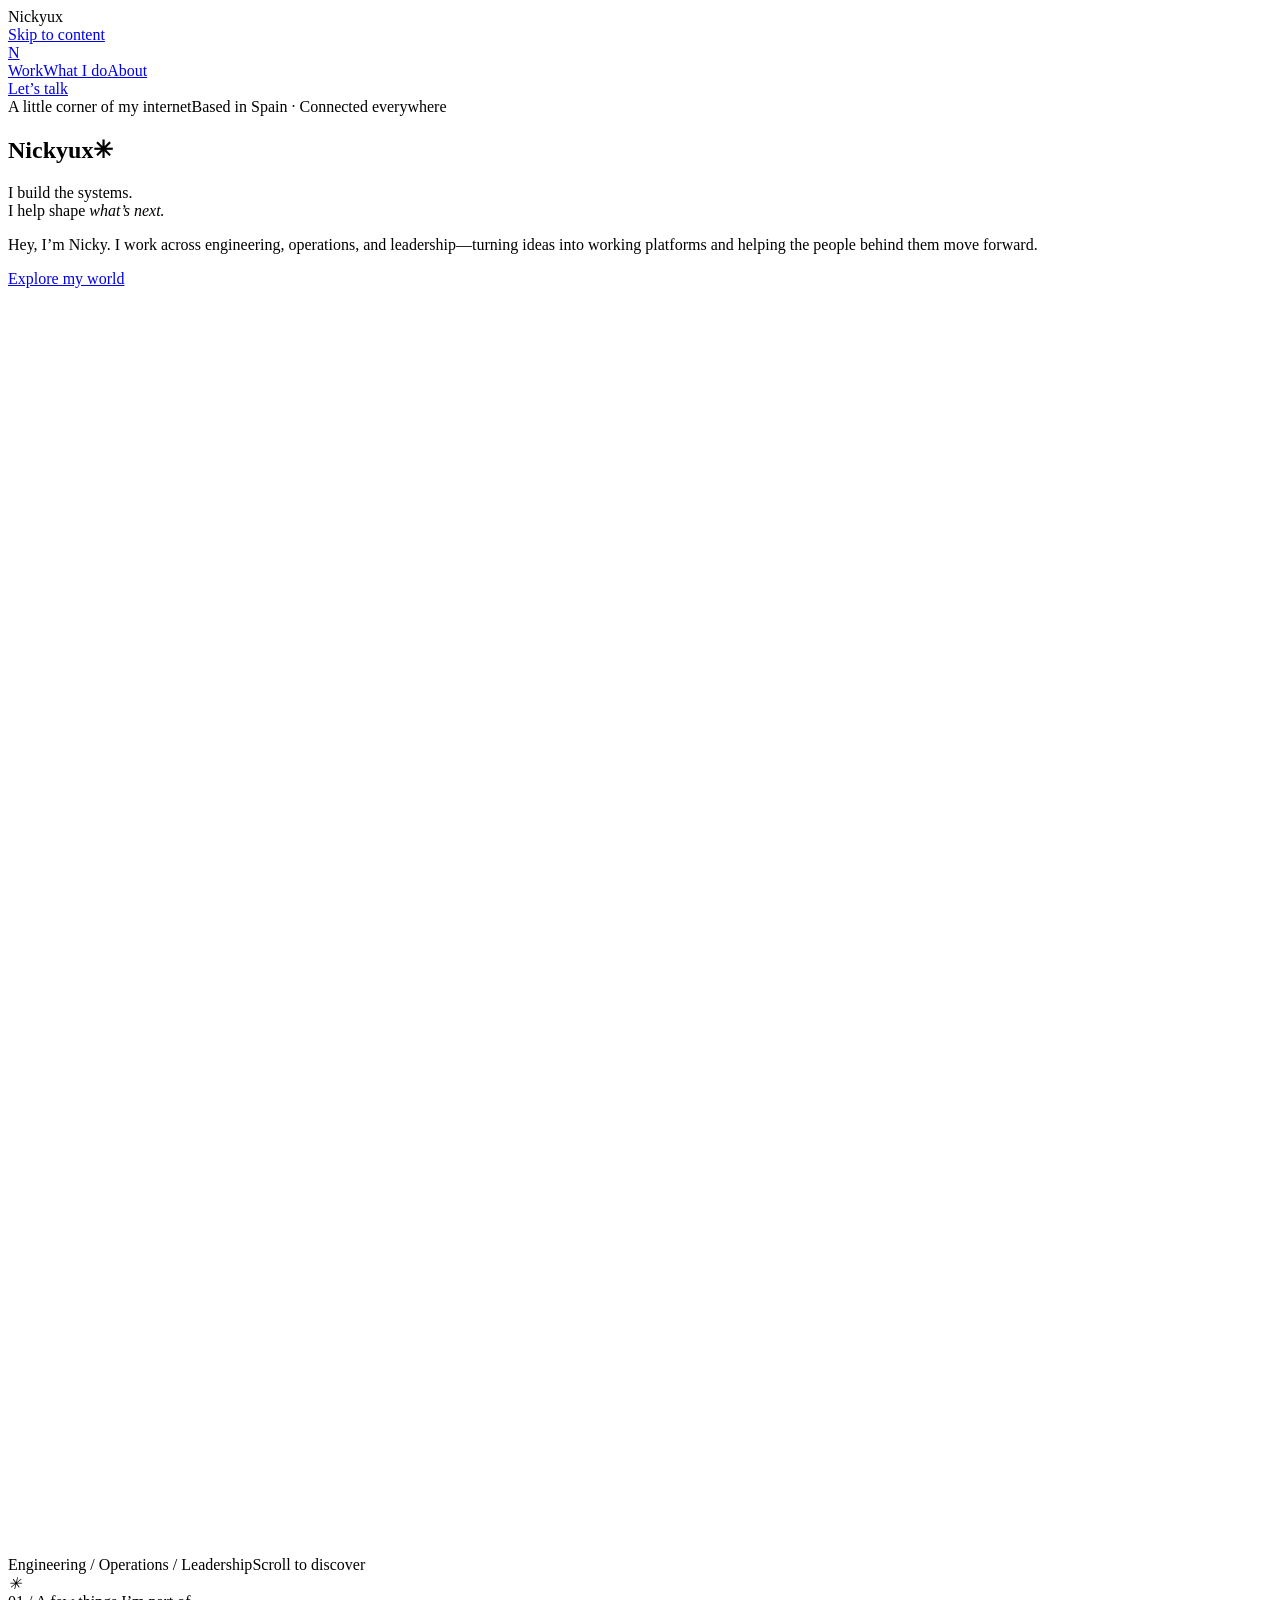
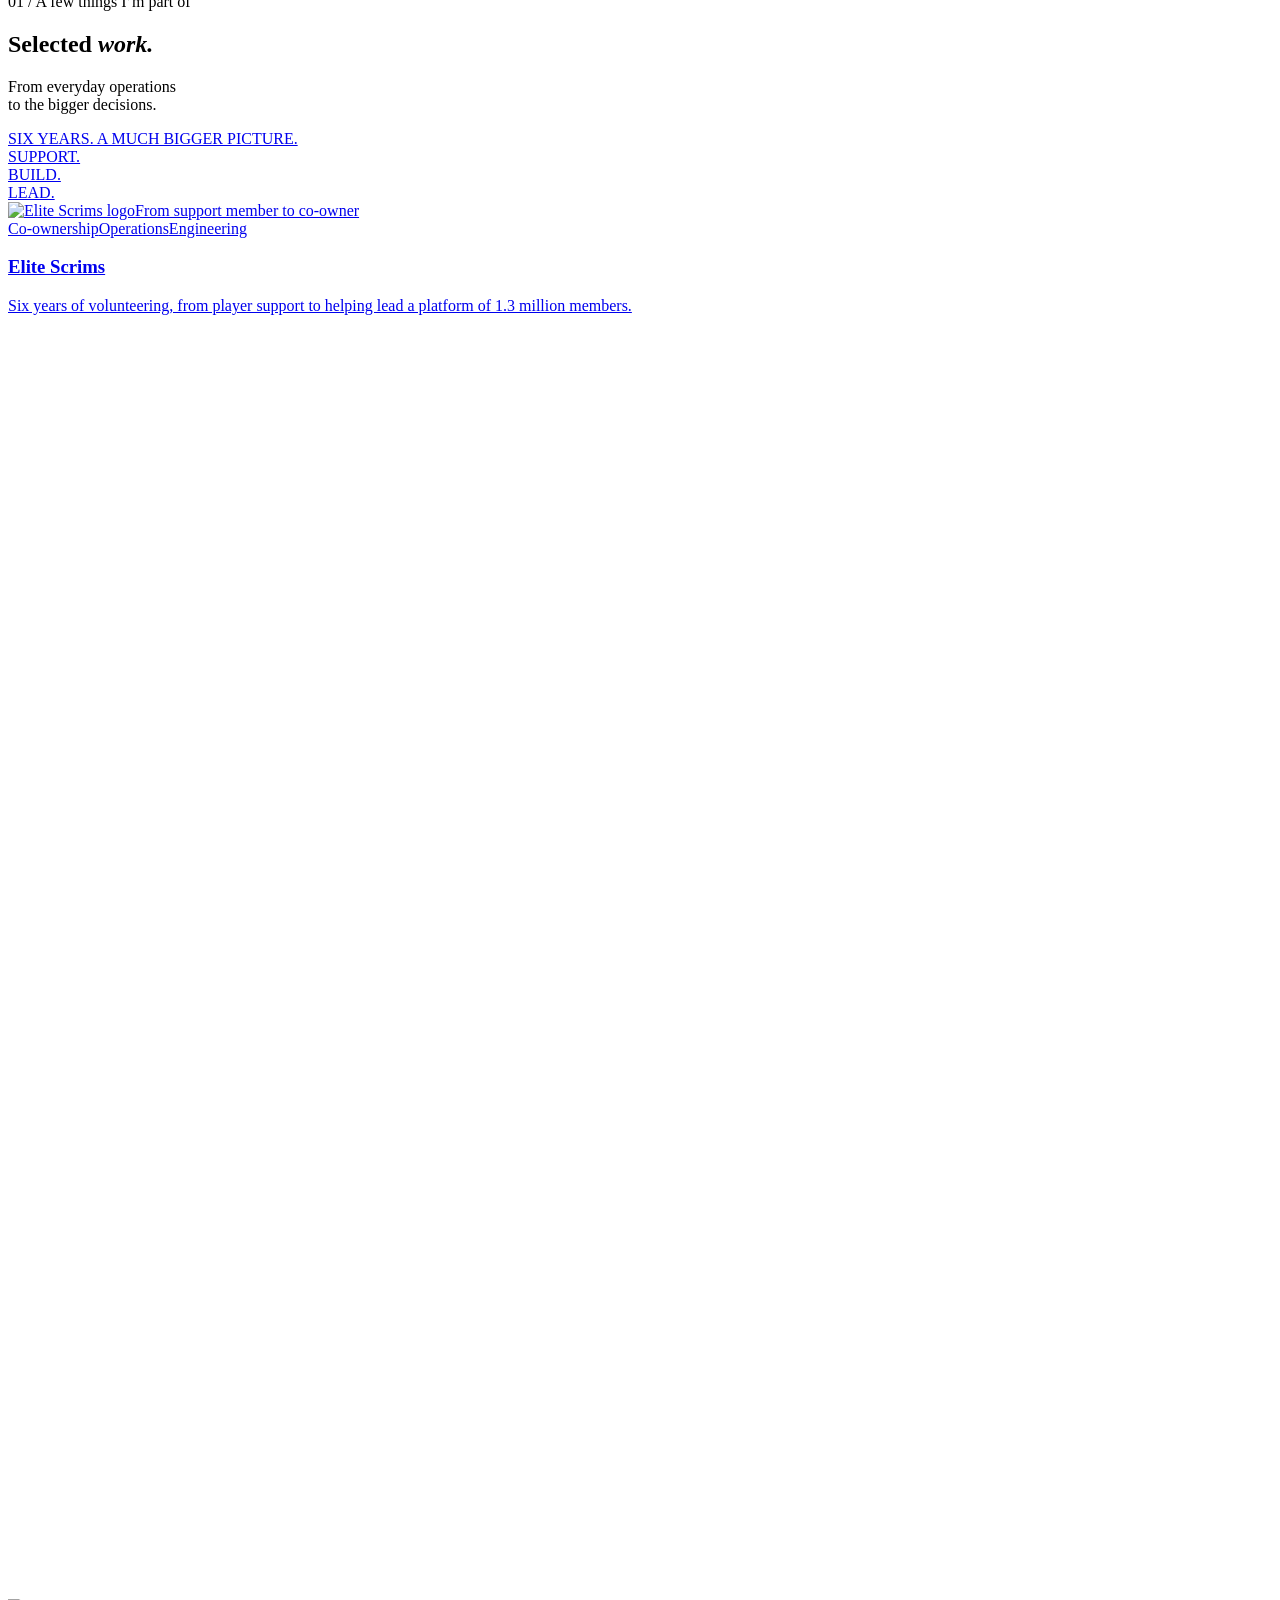
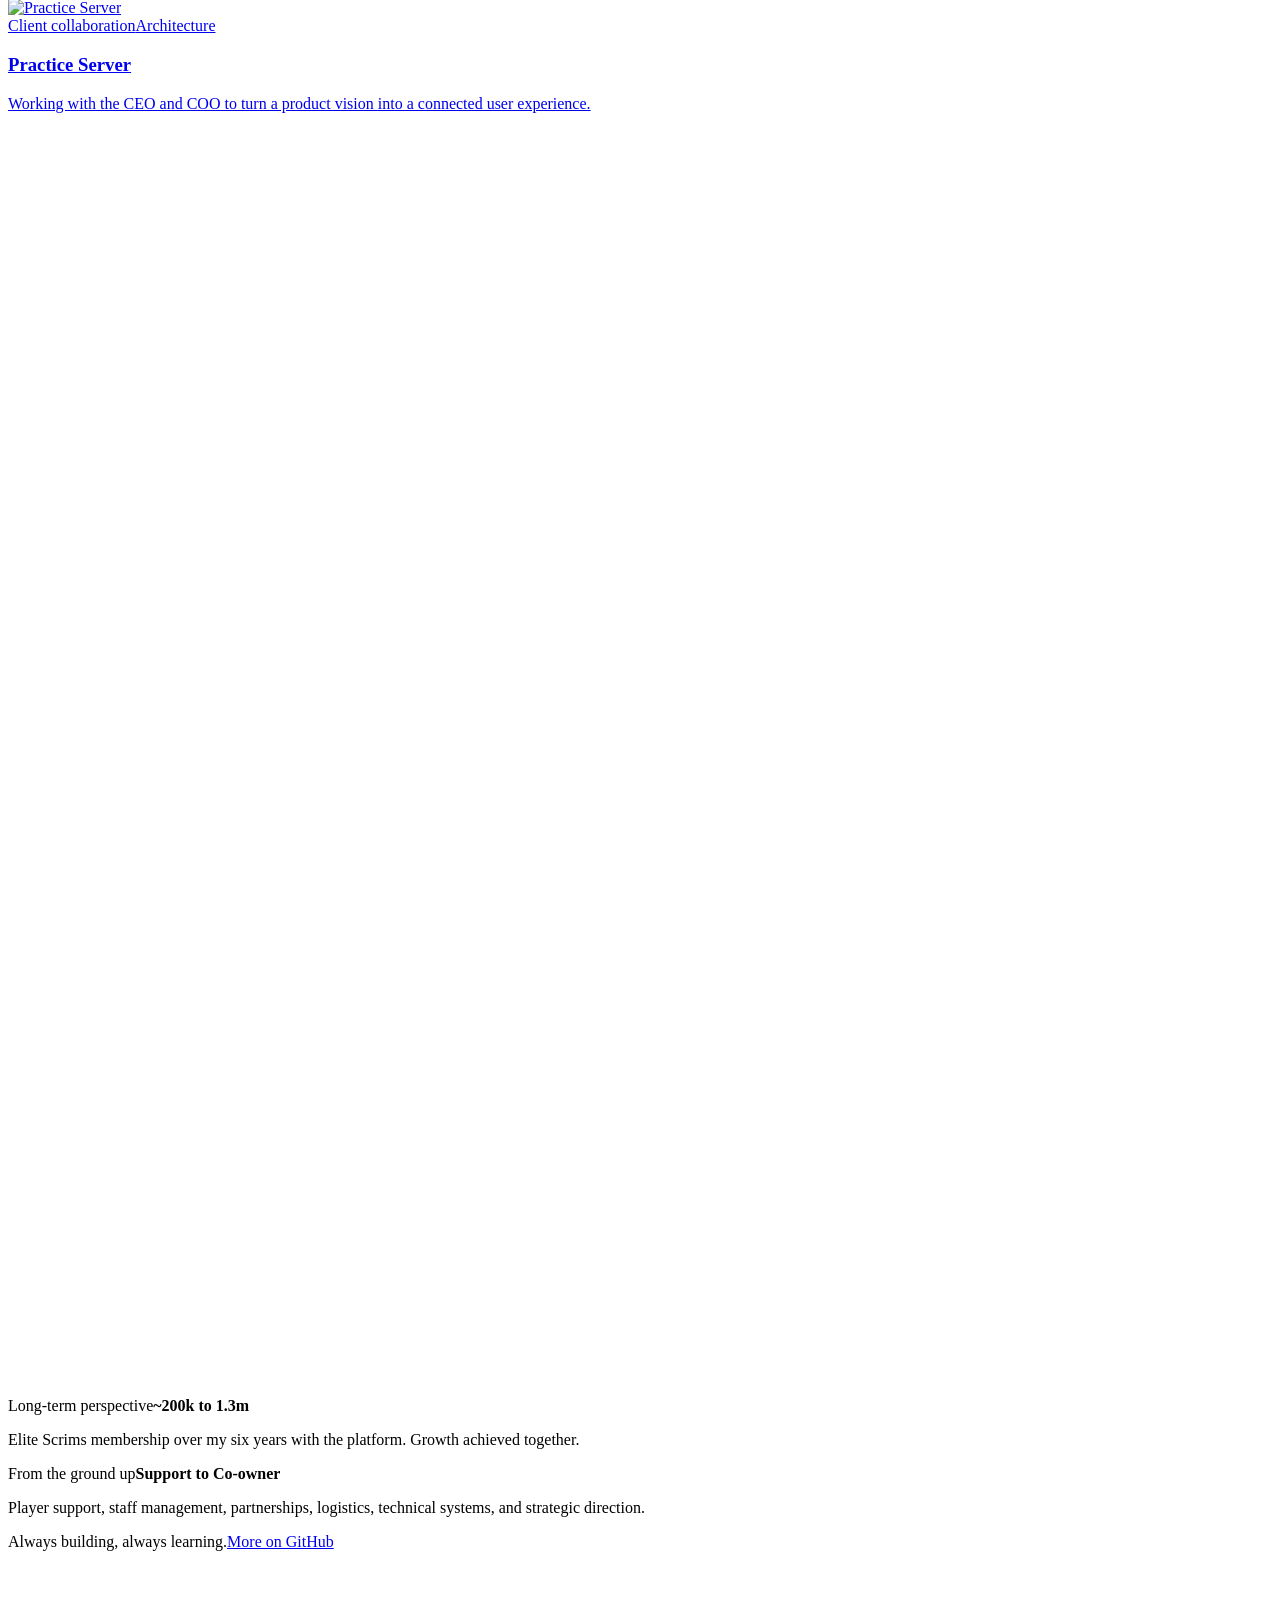
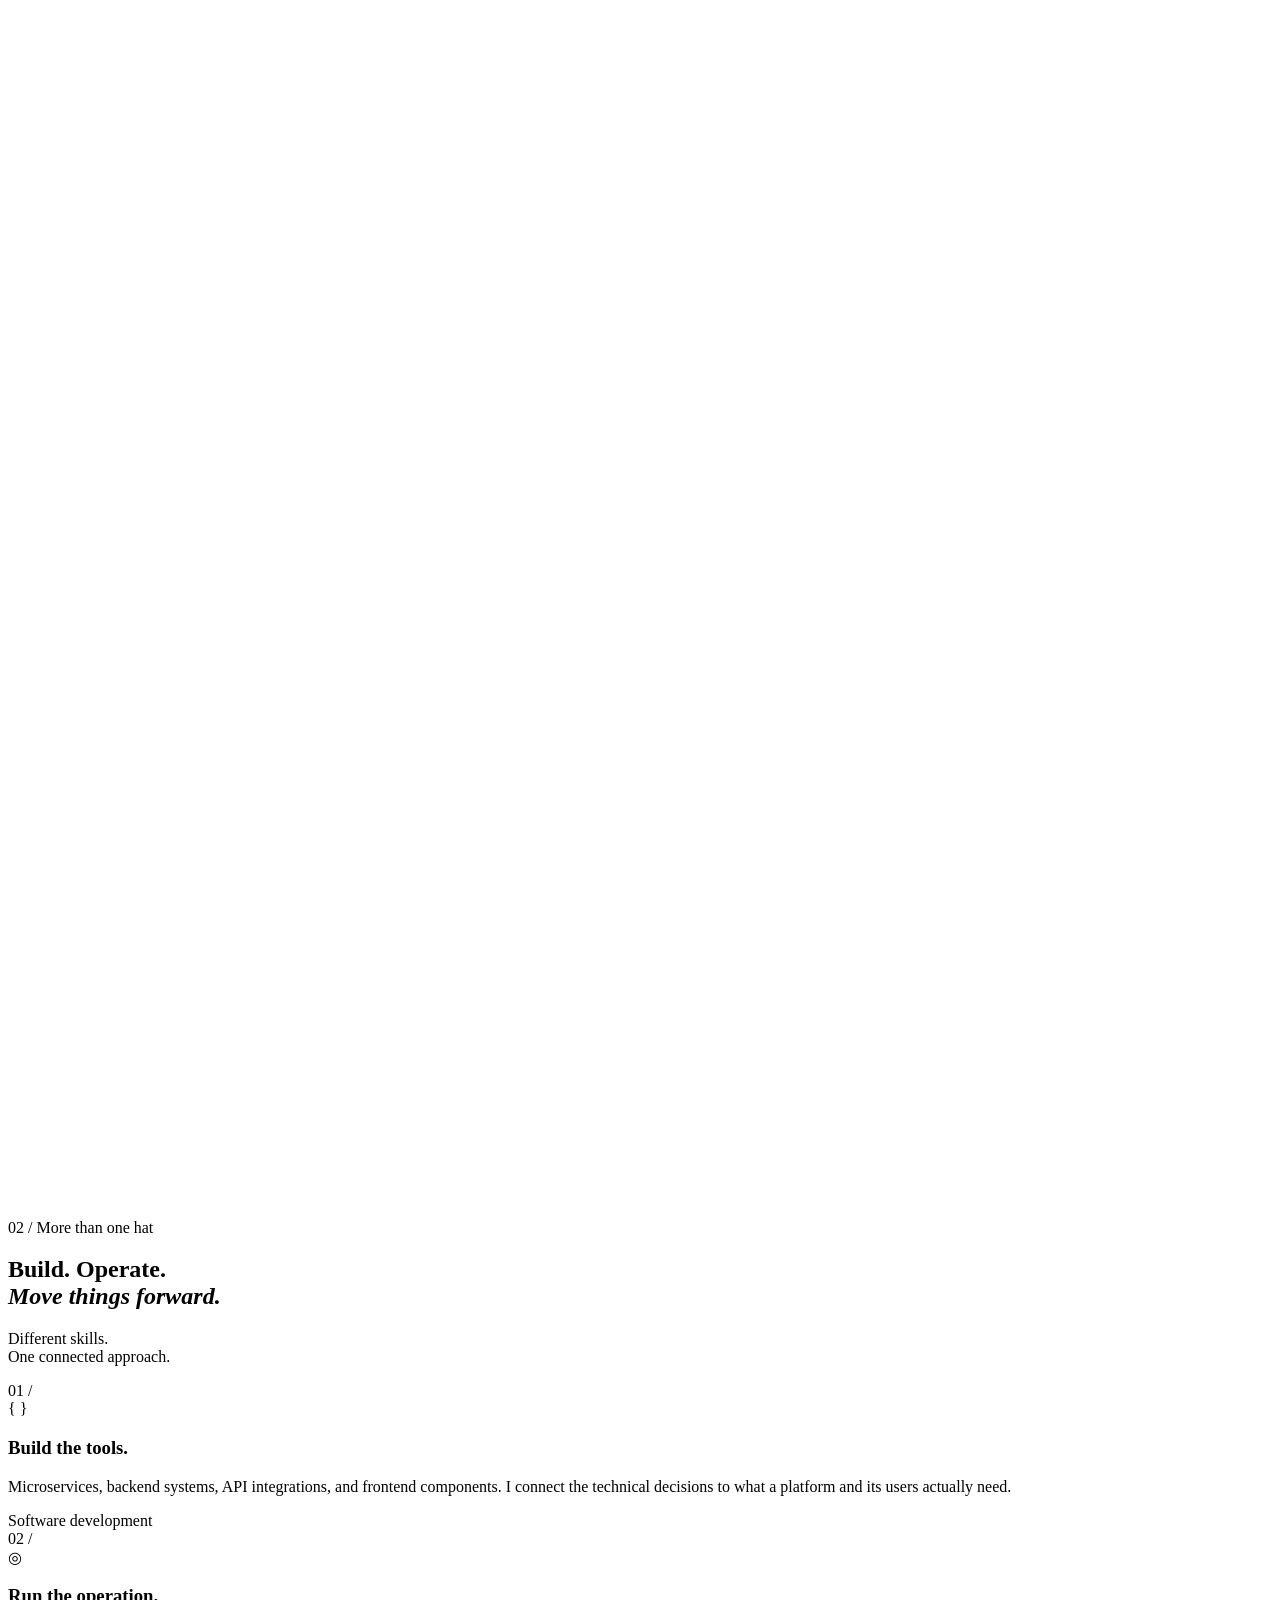
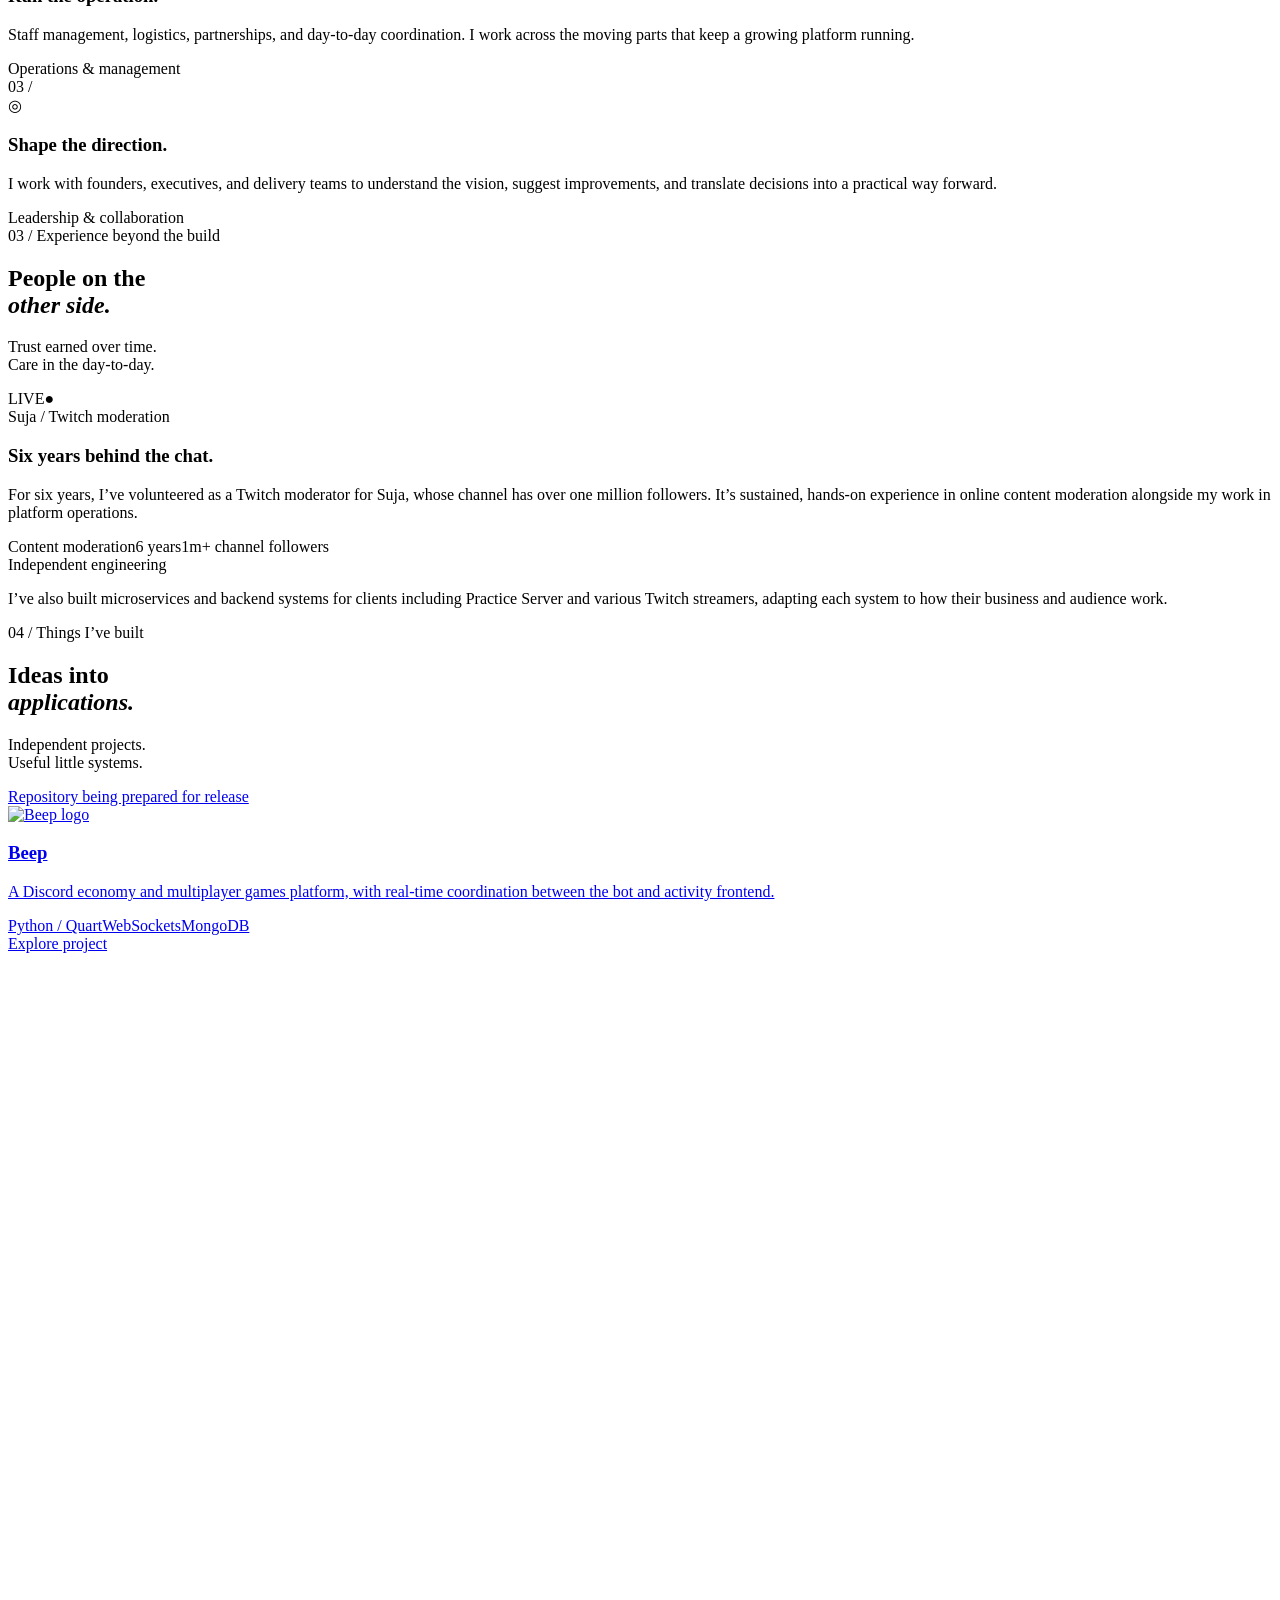
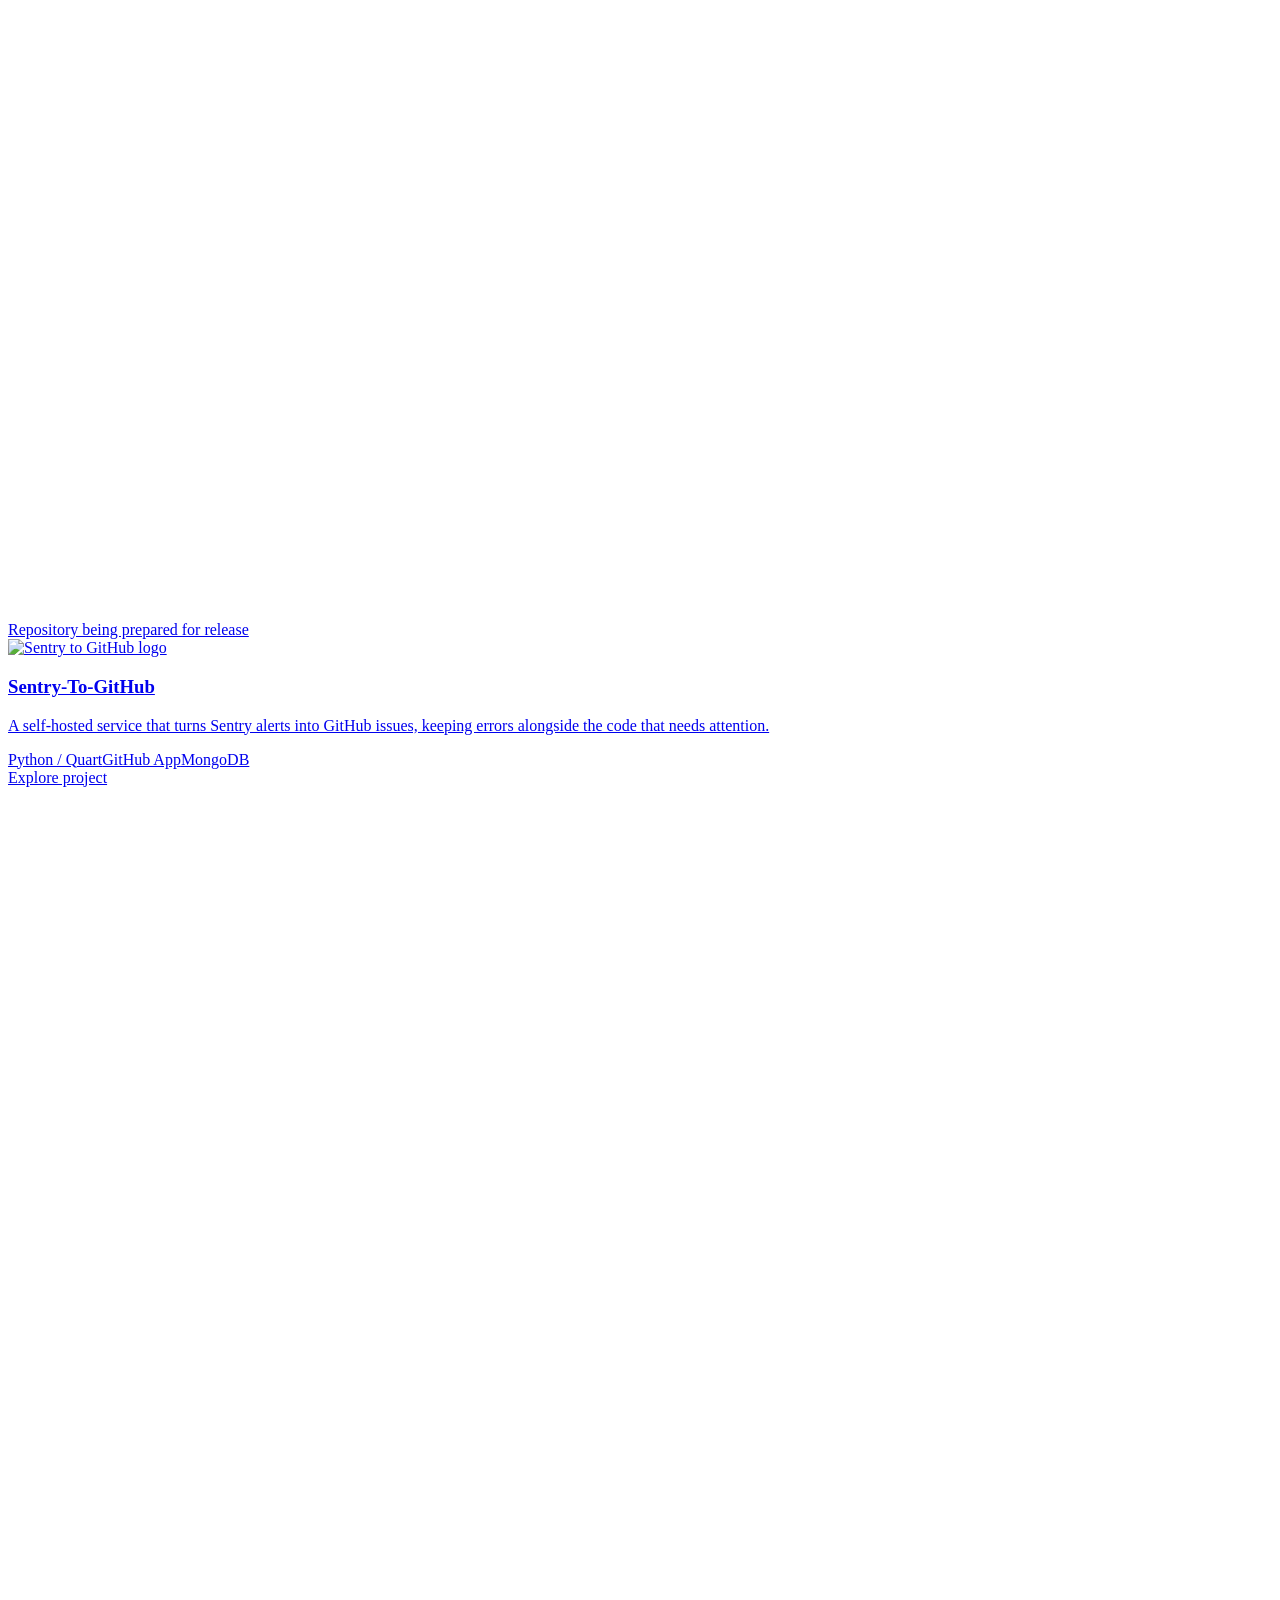
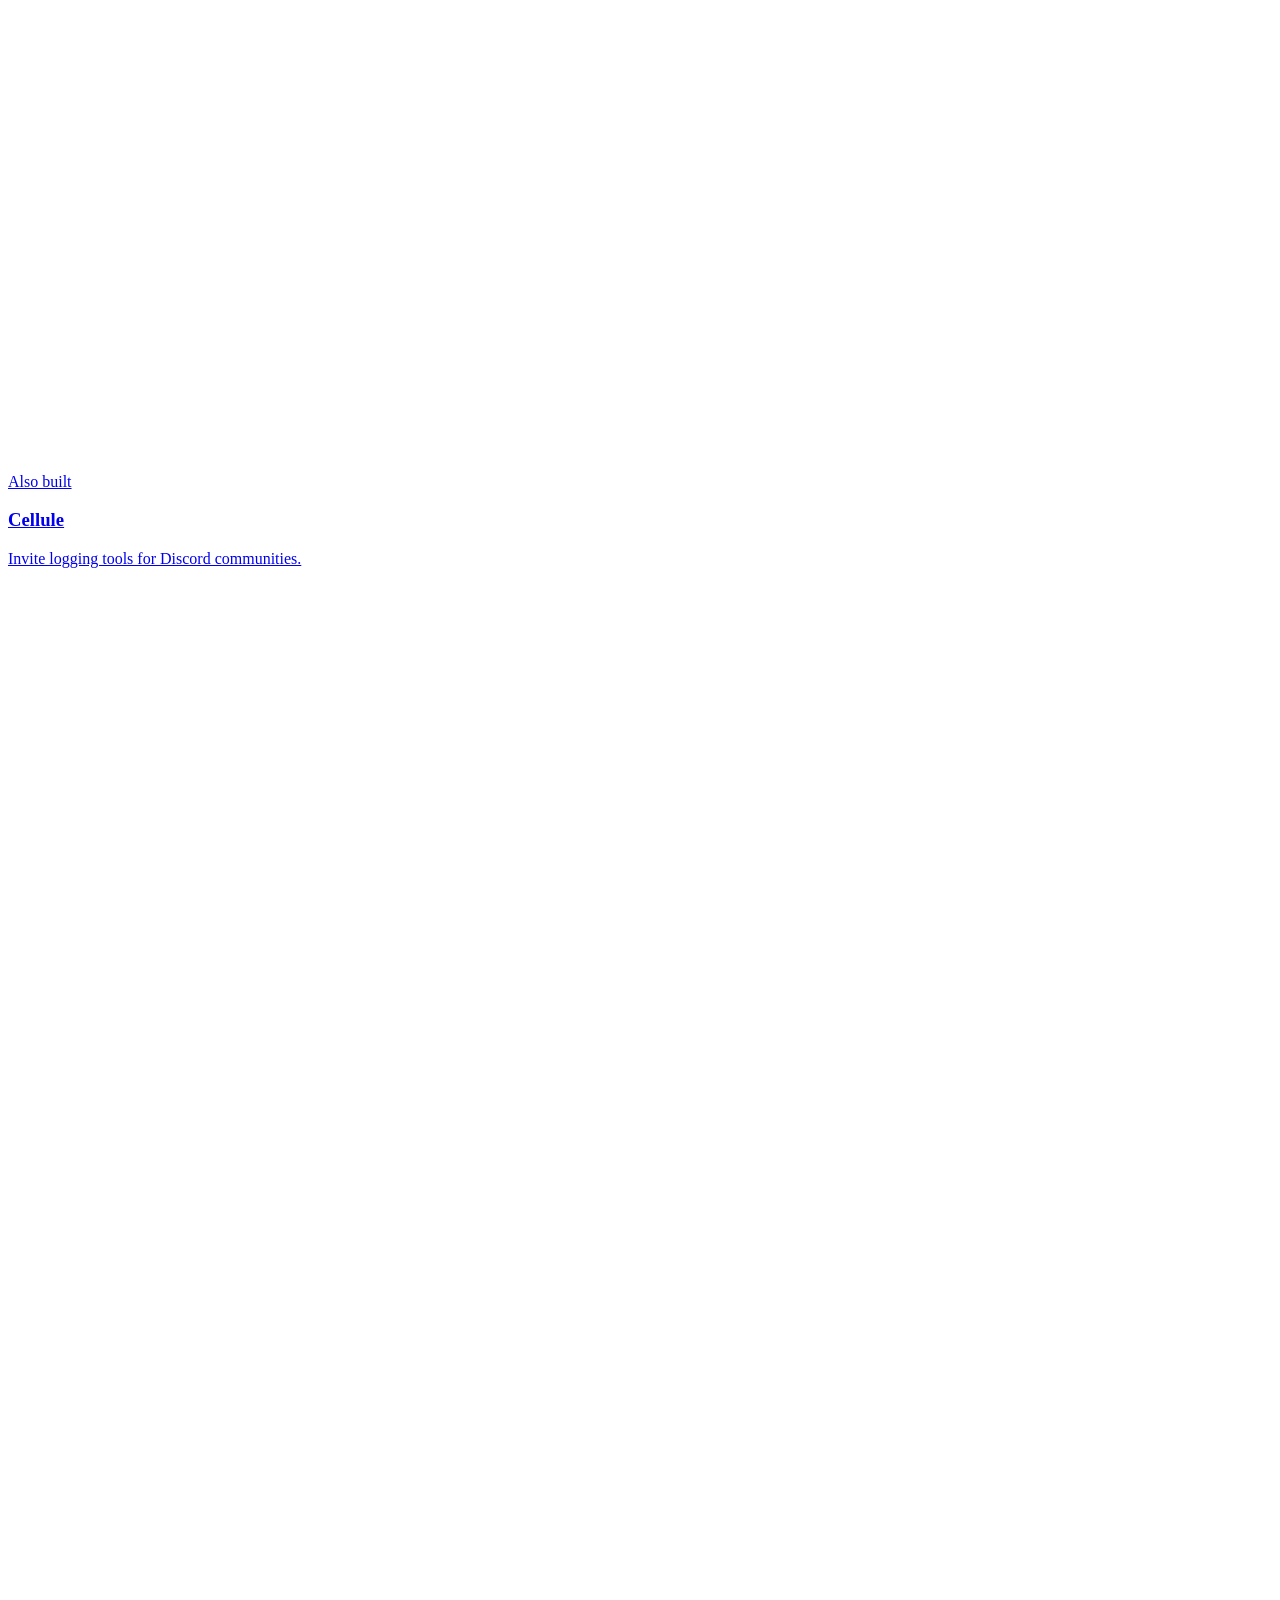
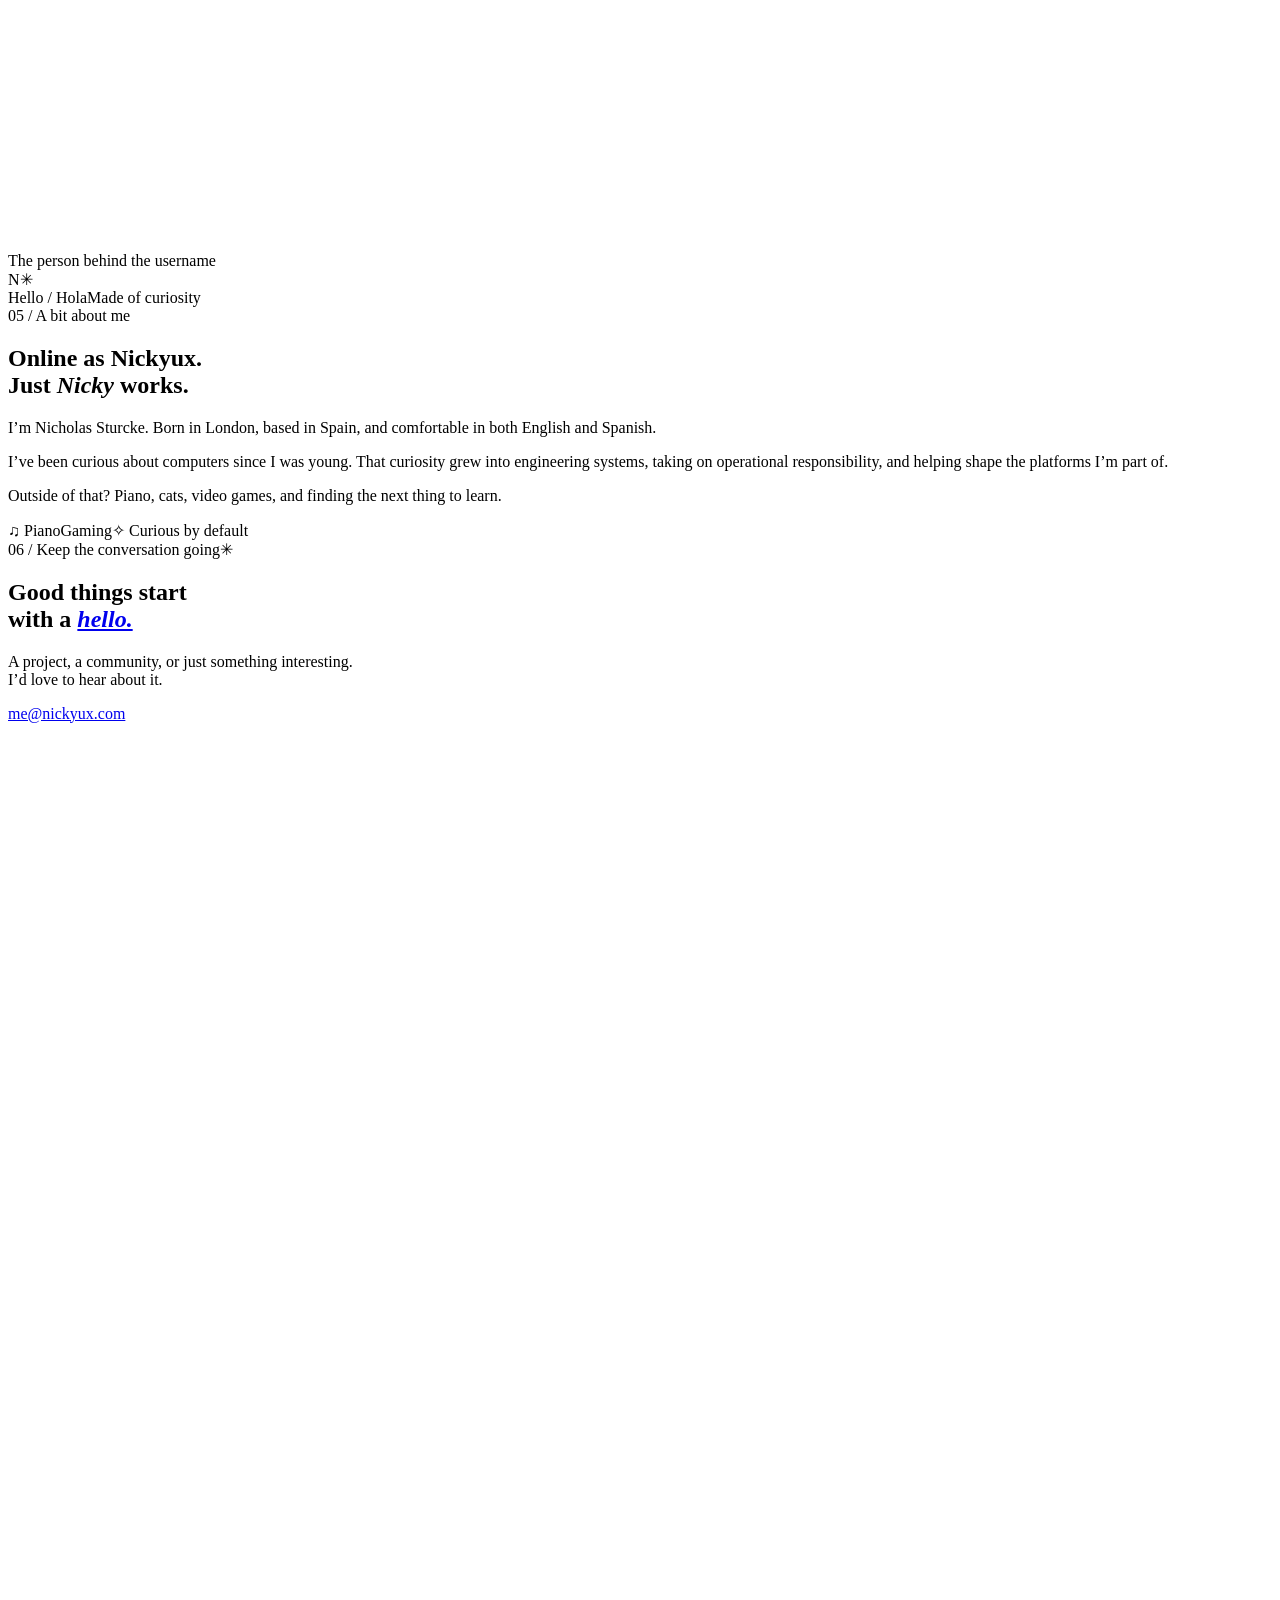
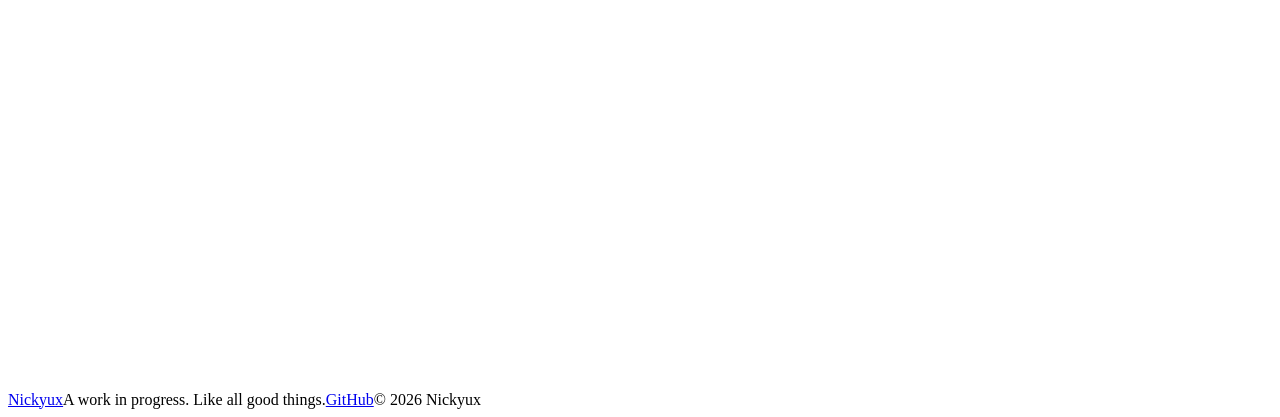
==== index.html @ d5bf4518 "Add standalone portfolio preview" ====
<!doctype html>
<html lang="en">
<head>
<meta charset="utf-8">
<meta name="viewport" content="width=device-width, initial-scale=1">
<meta name="description" content="Nicky — engineering systems, leading operations, and helping online platforms grow.">
<meta name="theme-color" content="#18151c">
<title>Nickyux — Engineering, operations & leadership</title>
<link rel="icon" href="/nickyux-preview/static/img/favicon.ico">
<link rel="stylesheet" href="/nickyux-preview/static/css/portfolio.css"><link rel="stylesheet" href="/nickyux-preview/static/css/portfolio-refresh.css">
<script src="/nickyux-preview/static/js/portfolio.js" defer>
</script>
</head>
<body>
<div class="entrance" aria-hidden="true">
<div class="entrance-panel">
</div>
<div class="entrance-name">Nickyux
</div>
<div class="entrance-rule">
</div>
</div>
<a class="skip" href="#main">Skip to content</a>
<header class="header"><a class="brand" href="/nickyux-preview/" aria-label="Nickyux home">N</a>
<nav aria-label="Main navigation"><a href="#work">Work</a><a href="#approach">What I do</a><a href="#about">About</a>
</nav><a class="header-contact" href="mailto:me@nickyux.com">Let’s talk </a>
</header>
<main id="main">
<section class="hero" aria-labelledby="hero-title">
<div class="hero-top"><span class="eyebrow"><i class="status-dot"></i> A little corner of my internet</span><span class="eyebrow location">Based in Spain · Connected everywhere</span>
</div>
<h1 id="hero-title" class="wordmark" aria-label="Nickyux"><span aria-hidden="true">N</span><span aria-hidden="true">i</span><span aria-hidden="true">c</span><span aria-hidden="true">k</span><span aria-hidden="true">y</span><span aria-hidden="true">u</span><span aria-hidden="true">x</span><b aria-hidden="true">✳</b>
</h1>
<div class="hero-bottom">
<p>I build the systems.<br>I help shape <em>what’s next.</em>
</p>
<div class="hero-description">
<p>Hey, I’m Nicky. I work across engineering, operations, and leadership—turning ideas into working platforms and helping the people behind them move forward.</p><a class="text-link" href="#work">Explore my world<svg class="link-arrow cue-down" viewBox="0 0 24 24" fill="none" aria-hidden="true" focusable="false"><path d="M5 12h14m-6-6 6 6-6 6"/></svg></a>
</div>
</div>
<div class="hero-foot"><span>Engineering / Operations / Leadership</span><span>Scroll to discover</span>
</div>
</section>
<div class="chapter-divider" aria-hidden="true"><span></span><i>✳</i><span></span>
</div>
<section class="work section" id="work">
<div class="section-heading reveal">
<div><span class="eyebrow">01 / A few things I’m part of</span>
<h2>Selected <em>work.</em>
</h2>
</div>
<p>From everyday operations<br>to the bigger decisions.</p>
</div>
<a class="project project-elite reveal" href="/nickyux-preview/work/elite-scrims/">
<div class="project-art elite-art"><span class="art-label">SIX YEARS. A MUCH BIGGER PICTURE.</span>
<div class="elite-rings" aria-hidden="true">
</div>
<div class="elite-word">SUPPORT.<br>BUILD.<br><span>LEAD.</span>
</div><img class="elite-logo" src="/nickyux-preview/static/img/elite.png" alt="Elite Scrims logo"><span class="art-caption">From support member to co-owner</span>
</div>
<div class="project-info">
<div>
<div class="tags"><span>Co-ownership</span><span>Operations</span><span>Engineering</span>
</div>
<h3>Elite Scrims</h3>
<p>Six years of volunteering, from player support to helping lead a platform of 1.3 million members.</p>
</div><span class="circle-arrow" aria-hidden="true"><svg class="link-arrow" viewBox="0 0 24 24" fill="none" aria-hidden="true" focusable="false"><path d="M5 12h14m-6-6 6 6-6 6"/></svg></span>
</div></a>
<a class="project project-practice reveal" href="/nickyux-preview/work/practice-server/">
<div class="project-art practice-brand-art"><img src="/nickyux-preview/static/img/practice-server-banner.png" alt="Practice Server" width="1200" height="630" loading="lazy">
</div>
<div class="project-info">
<div>
<div class="tags"><span>Client collaboration</span><span>Architecture</span>
</div>
<h3>Practice Server</h3>
<p>Working with the CEO and COO to turn a product vision into a connected user experience.</p>
</div><span class="circle-arrow" aria-hidden="true"><svg class="link-arrow" viewBox="0 0 24 24" fill="none" aria-hidden="true" focusable="false"><path d="M5 12h14m-6-6 6 6-6 6"/></svg></span>
</div></a>
<div class="experience-strip reveal">
<div><span class="eyebrow">Long-term perspective</span><strong>~200k to 1.3m</strong>
<p>Elite Scrims membership over my six years with the platform. Growth achieved together.</p>
</div>
<div><span class="eyebrow">From the ground up</span><strong>Support to Co-owner</strong>
<p>Player support, staff management, partnerships, logistics, technical systems, and strategic direction.</p>
</div>
</div>
<div class="work-note"><span>Always building, always learning.</span><a class="text-link" href="https://github.com/nmsturcke" target="_blank" rel="noopener noreferrer">More on GitHub<svg class="link-arrow cue-right" viewBox="0 0 24 24" fill="none" aria-hidden="true" focusable="false"><path d="M5 12h14m-6-6 6 6-6 6"/></svg></a>
</div>
</section>
<section class="approach section" id="approach">
<div class="section-heading reveal">
<div><span class="eyebrow">02 / More than one hat</span>
<h2>Build. Operate.<br><em>Move things forward.</em>
</h2>
</div>
<p>Different skills.<br>One connected approach.</p>
</div>
<div class="skills">
<article class="skill reveal"><span class="skill-number">01 /</span>
<div class="skill-icon" aria-hidden="true">{ }</div>
<h3>Build the tools.</h3>
<p>Microservices, backend systems, API integrations, and frontend components. I connect the technical decisions to what a platform and its users actually need.</p><span class="skill-label">Software development</span>
</article>
<article class="skill reveal"><span class="skill-number">02 /</span>
<div class="skill-icon" aria-hidden="true">◎</div>
<h3>Run the operation.</h3>
<p>Staff management, logistics, partnerships, and day-to-day coordination. I work across the moving parts that keep a growing platform running.</p><span class="skill-label">Operations & management</span>
</article>
<article class="skill reveal"><span class="skill-number">03 /</span>
<div class="skill-icon" aria-hidden="true">◎</div>
<h3>Shape the direction.</h3>
<p>I work with founders, executives, and delivery teams to understand the vision, suggest improvements, and translate decisions into a practical way forward.</p><span class="skill-label">Leadership & collaboration</span>
</article>
</div>
</section>
<section class="ongoing section" id="experience">
<div class="section-heading reveal">
<div><span class="eyebrow">03 / Experience beyond the build</span>
<h2>People on the<br><em>other side.</em>
</h2>
</div>
<p>Trust earned over time.<br>Care in the day-to-day.</p>
</div>
<article class="moderation-feature reveal">
<div class="moderation-mark" aria-hidden="true">LIVE<span>●</span>
</div>
<div><span class="eyebrow">Suja / Twitch moderation</span>
<h3>Six years behind the chat.</h3>
<p>For six years, I’ve volunteered as a Twitch moderator for Suja, whose channel has over one million followers. It’s sustained, hands-on experience in online content moderation alongside my work in platform operations.</p>
<div class="tags"><span>Content moderation</span><span>6 years</span><span>1m+ channel followers</span>
</div>
</div>
</article>
<div class="freelance-note reveal"><span class="eyebrow">Independent engineering</span>
<p>I’ve also built microservices and backend systems for clients including Practice Server and various Twitch streamers, adapting each system to how their business and audience work.</p>
</div>
</section>
<section class="projects-lab section" id="projects">
<div class="section-heading reveal">
<div><span class="eyebrow">04 / Things I’ve built</span>
<h2>Ideas into<br><em>applications.</em>
</h2>
</div>
<p>Independent projects.<br>Useful little systems.</p>
</div>
<div class="lab-grid">
<a class="lab-card reveal" href="/nickyux-preview/work/beep/"><span class="release-status">Repository being prepared for release</span>
<div class="beep-card-logo"><img src="/nickyux-preview/static/img/beep.png" alt="Beep logo" width="1024" height="1024" loading="lazy">
</div>
<h3>Beep
</h3>
<p>A Discord economy and multiplayer games platform, with real-time coordination between the bot and activity frontend.</p>
<div class="tags"><span>Python / Quart</span><span>WebSockets</span><span>MongoDB</span>
</div><span class="card-action">Explore project <svg class="link-arrow cue-right" viewBox="0 0 24 24" fill="none" aria-hidden="true" focusable="false"><path d="M5 12h14m-6-6 6 6-6 6"/></svg></span></a>
<a class="lab-card reveal" href="/nickyux-preview/work/sentry-to-github/"><span class="release-status">Repository being prepared for release</span>
<div class="sentry-card-logo"><img src="/nickyux-preview/static/img/sentry-to-github.png" alt="Sentry to GitHub logo" width="120" height="120" loading="lazy"></div>
<h3>Sentry-To-GitHub
</h3>
<p>A self-hosted service that turns Sentry alerts into GitHub issues, keeping errors alongside the code that needs attention.</p>
<div class="tags"><span>Python / Quart</span><span>GitHub App</span><span>MongoDB</span>
</div><span class="card-action">Explore project <svg class="link-arrow cue-right" viewBox="0 0 24 24" fill="none" aria-hidden="true" focusable="false"><path d="M5 12h14m-6-6 6 6-6 6"/></svg></span></a>
</div>
<a class="cellule-row reveal" href="/nickyux-preview/work/cellule/"><img src="/nickyux-preview/static/img/cellule.png" alt="">
<div><span class="eyebrow">Also built</span>
<h3>Cellule</h3>
<p>Invite logging tools for Discord communities.</p>
</div><span class="circle-arrow" aria-hidden="true"><svg class="link-arrow" viewBox="0 0 24 24" fill="none" aria-hidden="true" focusable="false"><path d="M5 12h14m-6-6 6 6-6 6"/></svg></span></a>
</section>
<section class="about section" id="about">
<div class="about-art reveal"><span class="eyebrow">The person behind the username</span>
<div class="personal-mark" aria-hidden="true">N<span>✳</span>
</div>
<div class="about-stickers"><span>Hello / Hola</span><span>Made of curiosity</span>
</div>
</div>
<div class="about-copy reveal"><span class="eyebrow">05 / A bit about me</span>
<h2>Online as Nickyux.<br>Just <em>Nicky</em> works.</h2>
<p>I’m Nicholas Sturcke. Born in London, based in Spain, and comfortable in both English and Spanish.</p>
<p>I’ve been curious about computers since I was young. That curiosity grew into engineering systems, taking on operational responsibility, and helping shape the platforms I’m part of.</p>
<p>Outside of that? Piano, cats, video games, and finding the next thing to learn.</p>
<div class="interests"><span>♫ Piano</span><span>Gaming</span><span>✧ Curious by default</span>
</div>
</div>
</section>
<section class="contact section" id="contact">
<div class="contact-top"><span class="eyebrow">06 / Keep the conversation going</span><span class="contact-star" aria-hidden="true">✳</span>
</div>
<h2>Good things start<br>with a <a href="mailto:me@nickyux.com"><em>hello.</em></a>
</h2>
<div class="contact-bottom">
<p>A project, a community, or just something interesting.<br>I’d love to hear about it.</p><a class="text-link" href="mailto:me@nickyux.com">me@nickyux.com<svg class="link-arrow cue-right" viewBox="0 0 24 24" fill="none" aria-hidden="true" focusable="false"><path d="M5 12h14m-6-6 6 6-6 6"/></svg></a>
</div>
</section>
</main>
<footer><a class="footer-brand" href="#main">Nickyux</a><span>A work in progress. Like all good things.</span><a href="https://github.com/nmsturcke" target="_blank" rel="noopener noreferrer">GitHub</a><span>© <span data-year>2026</span> Nickyux</span>
</footer>
</body>
</html>
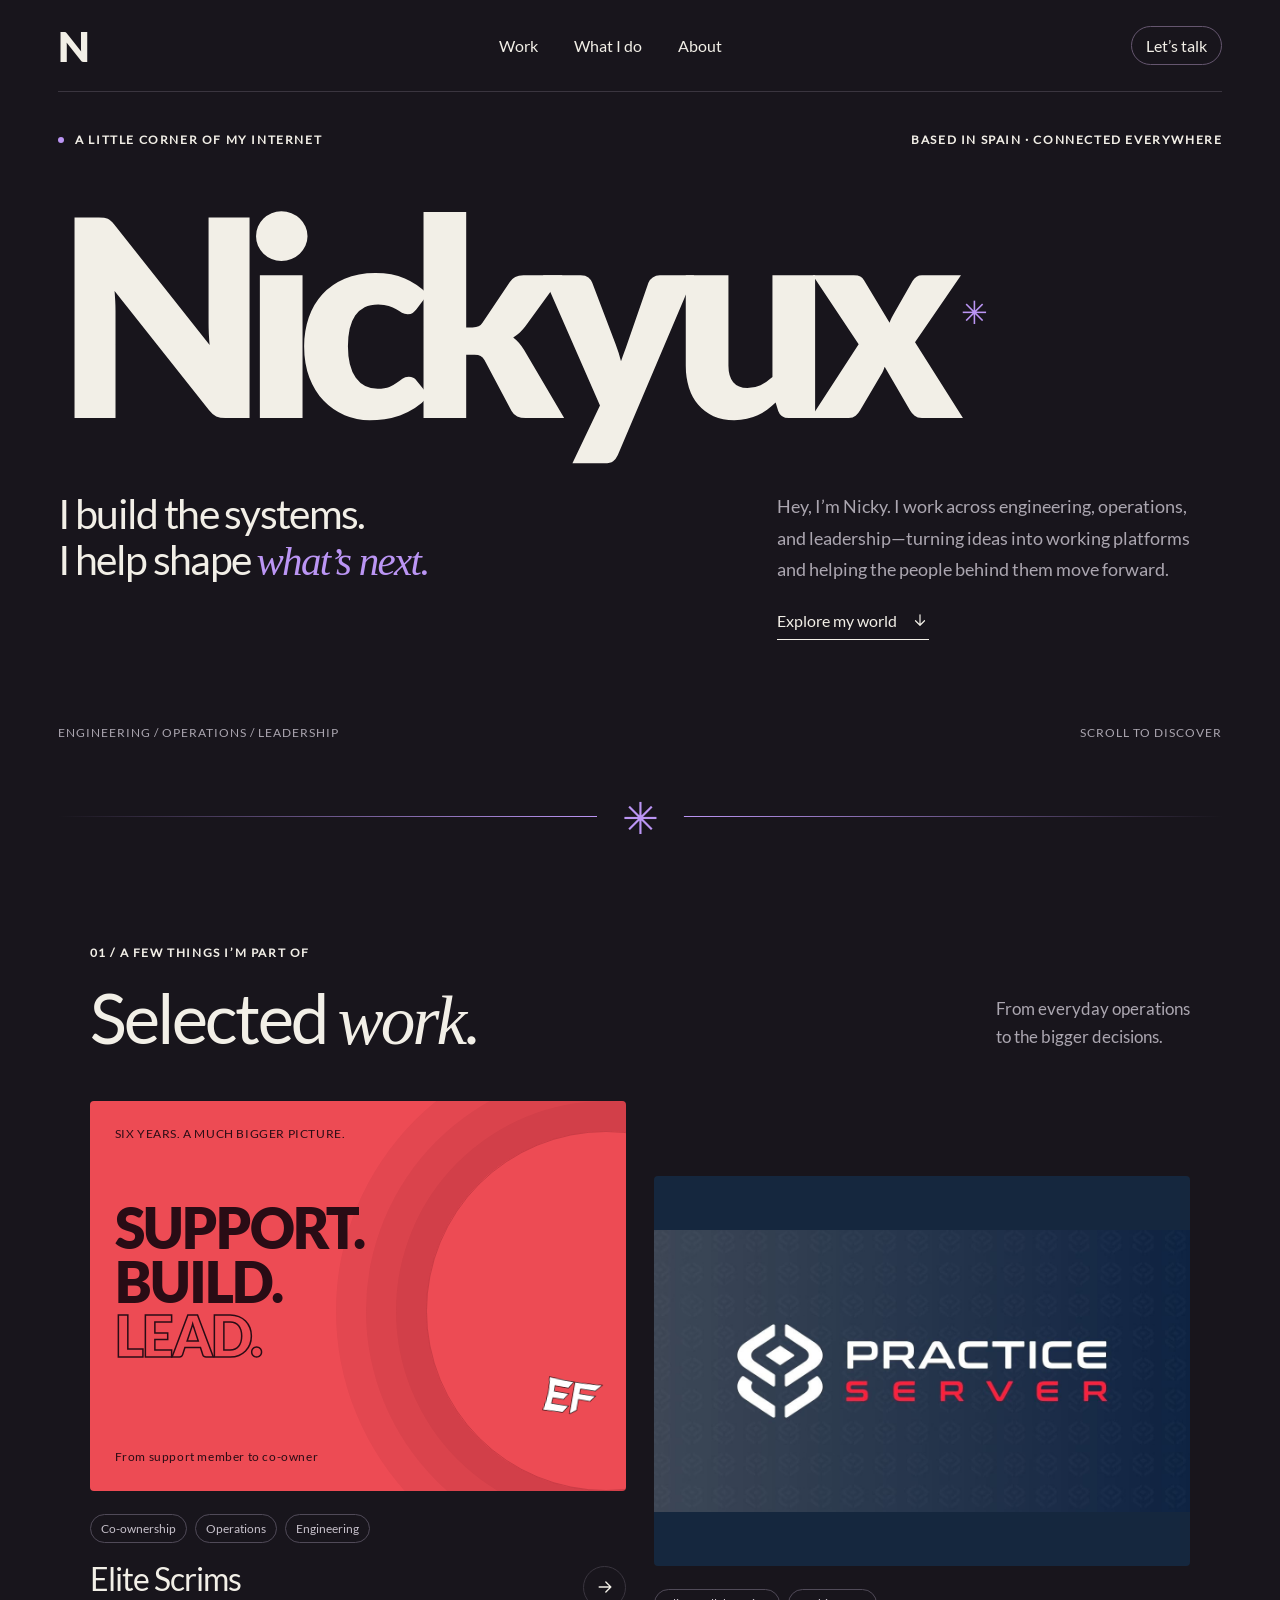
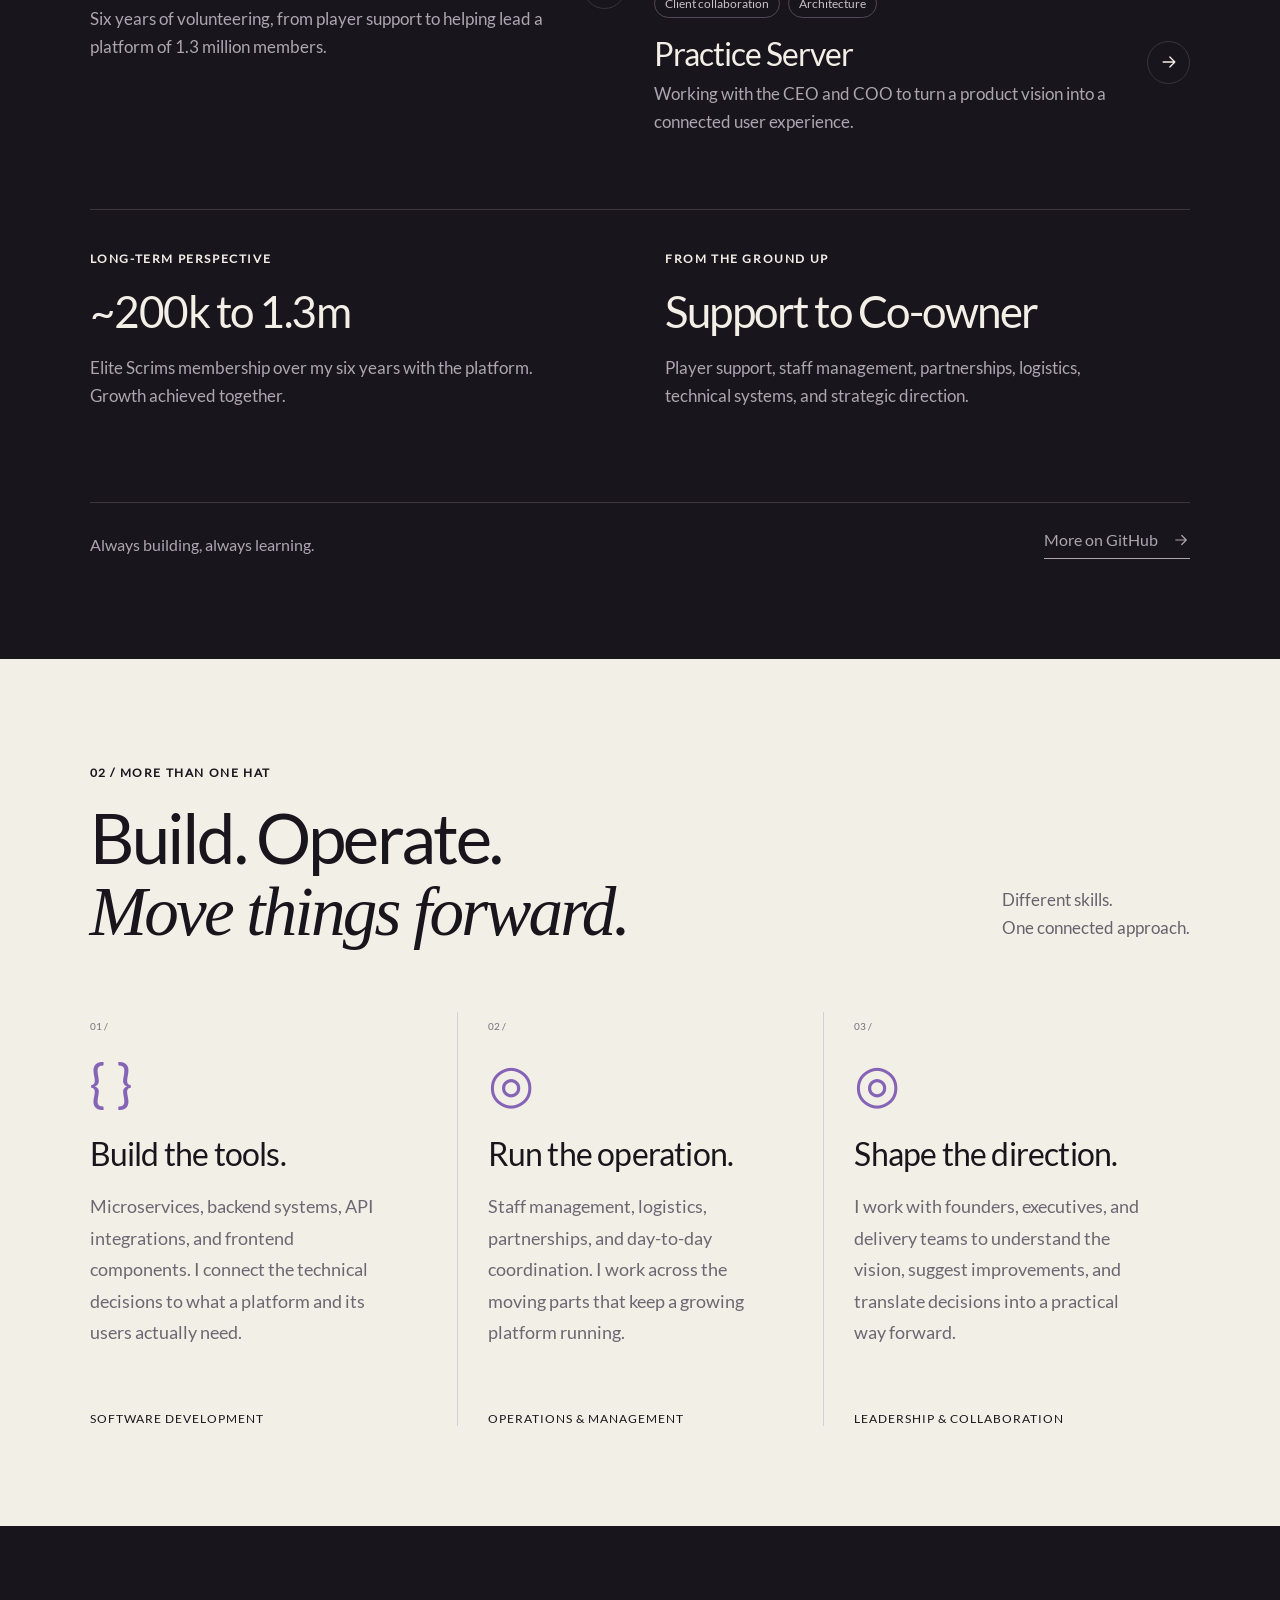
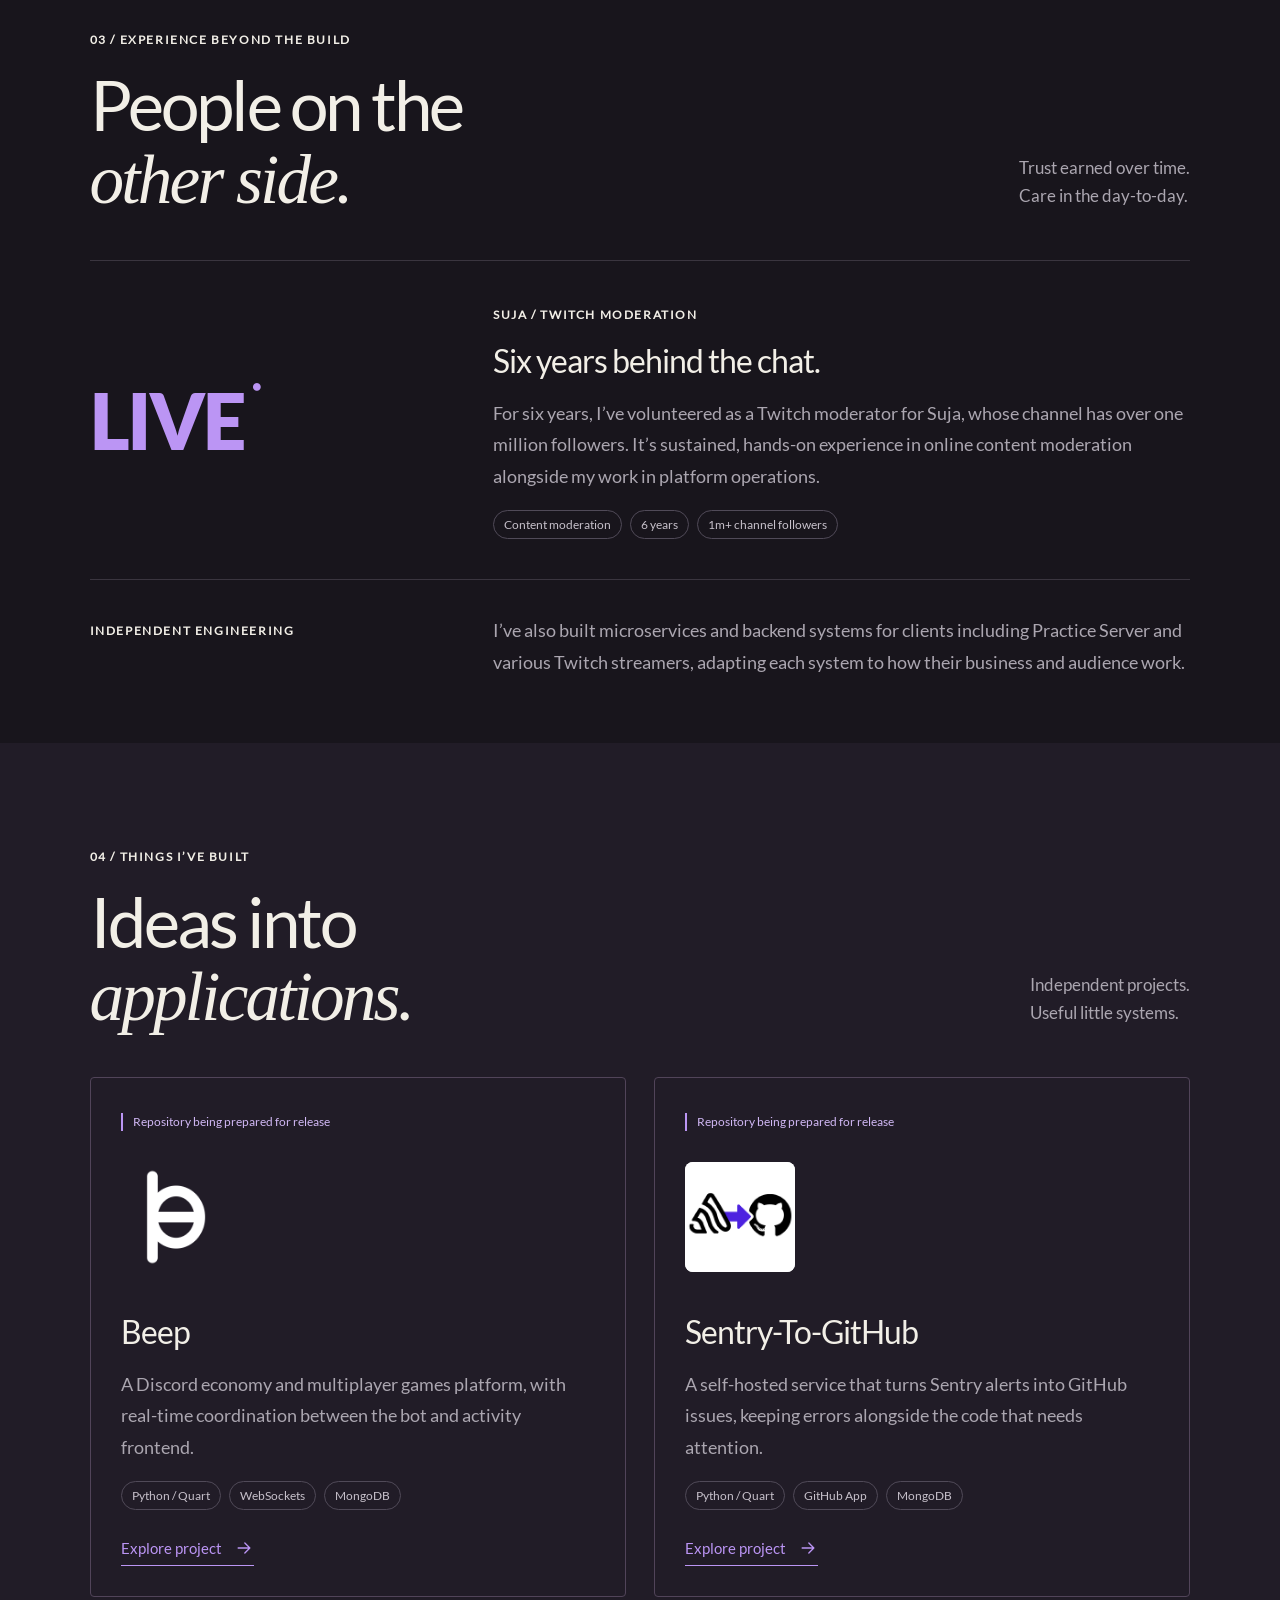
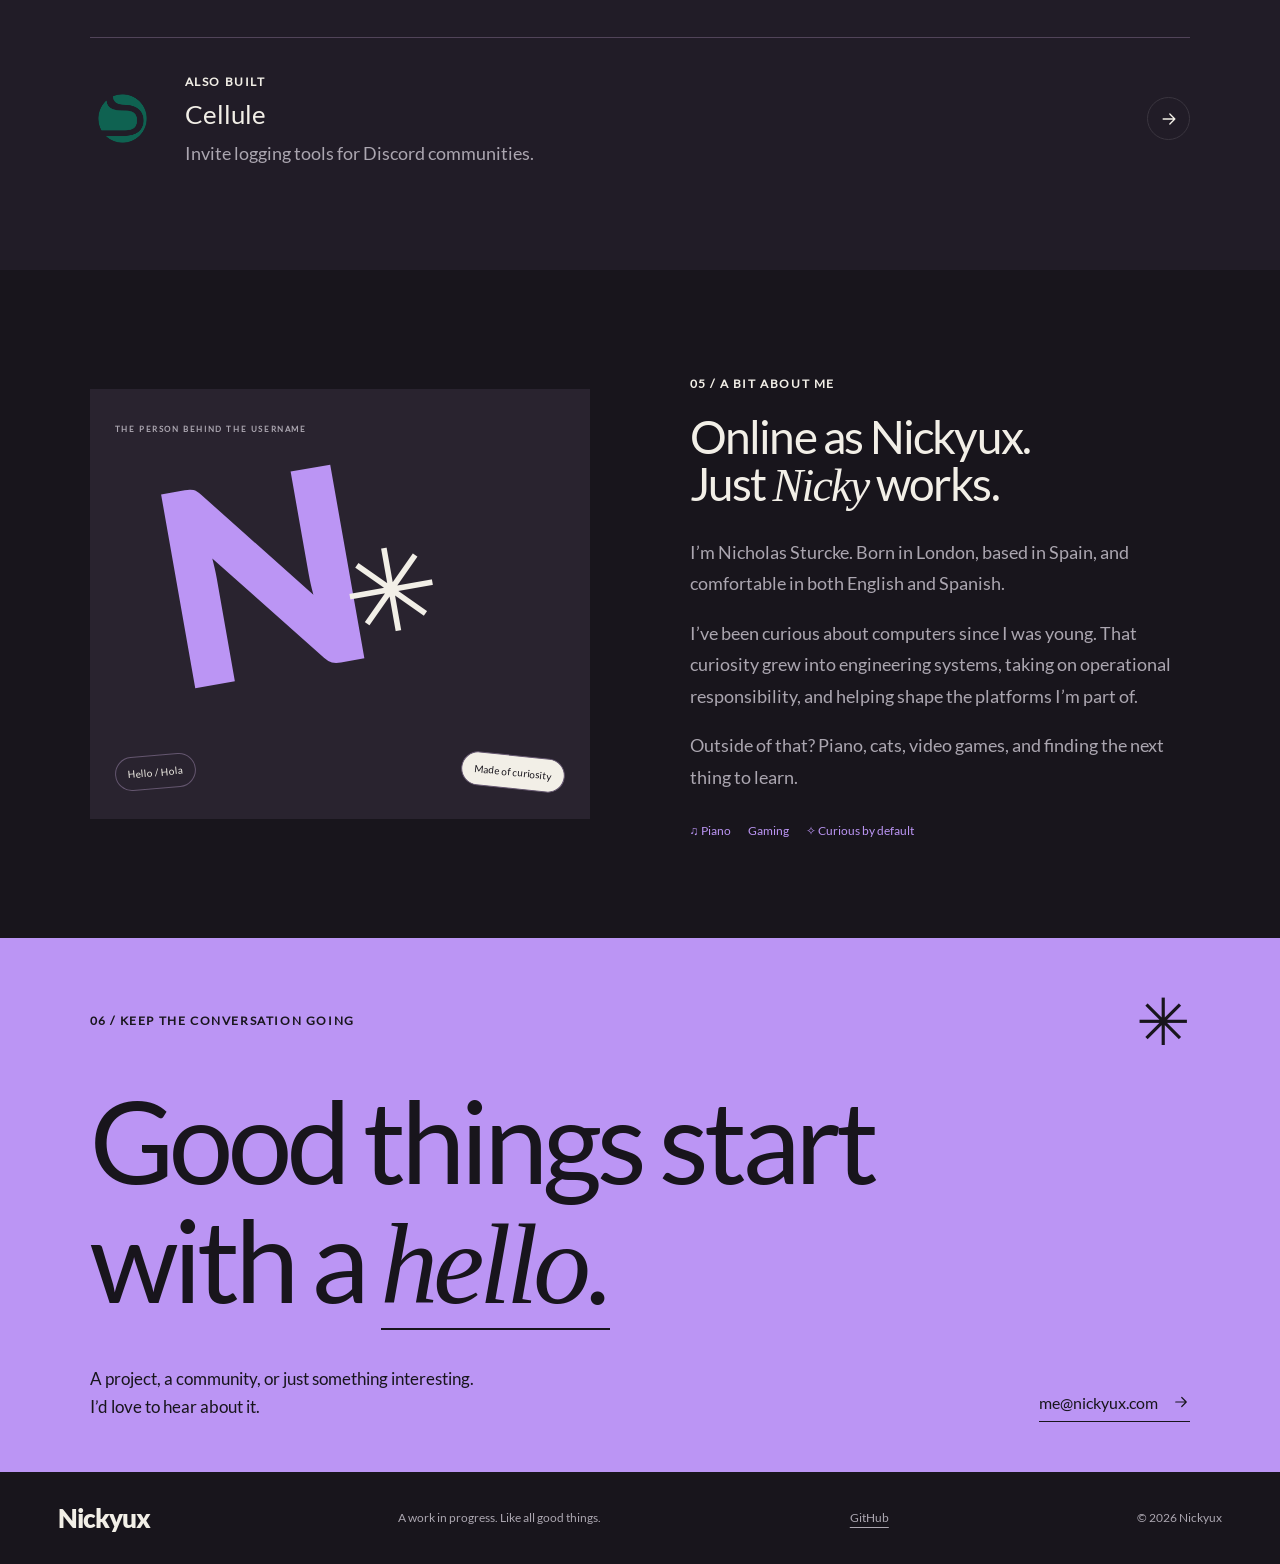
==== commit a0b3ac41: "Fix asset and navigation paths for preview subdomain" ====
--- a/index.html
+++ b/index.html
@@ -6,9 +6,9 @@
 <meta name="description" content="Nicky — engineering systems, leading operations, and helping online platforms grow.">
 <meta name="theme-color" content="#18151c">
 <title>Nickyux — Engineering, operations & leadership</title>
-<link rel="icon" href="/nickyux-preview/static/img/favicon.ico">
-<link rel="stylesheet" href="/nickyux-preview/static/css/portfolio.css"><link rel="stylesheet" href="/nickyux-preview/static/css/portfolio-refresh.css">
-<script src="/nickyux-preview/static/js/portfolio.js" defer>
+<link rel="icon" href="/static/img/favicon.ico">
+<link rel="stylesheet" href="/static/css/portfolio.css"><link rel="stylesheet" href="/static/css/portfolio-refresh.css">
+<script src="/static/js/portfolio.js" defer>
 </script>
 </head>
 <body>
@@ -21,7 +21,7 @@
 </div>
 </div>
 <a class="skip" href="#main">Skip to content</a>
-<header class="header"><a class="brand" href="/nickyux-preview/" aria-label="Nickyux home">N</a>
+<header class="header"><a class="brand" href="/" aria-label="Nickyux home">N</a>
 <nav aria-label="Main navigation"><a href="#work">Work</a><a href="#approach">What I do</a><a href="#about">About</a>
 </nav><a class="header-contact" href="mailto:me@nickyux.com">Let’s talk </a>
 </header>
@@ -51,12 +51,12 @@
 </div>
 <p>From everyday operations<br>to the bigger decisions.</p>
 </div>
-<a class="project project-elite reveal" href="/nickyux-preview/work/elite-scrims/">
+<a class="project project-elite reveal" href="/work/elite-scrims/">
 <div class="project-art elite-art"><span class="art-label">SIX YEARS. A MUCH BIGGER PICTURE.</span>
 <div class="elite-rings" aria-hidden="true">
 </div>
 <div class="elite-word">SUPPORT.<br>BUILD.<br><span>LEAD.</span>
-</div><img class="elite-logo" src="/nickyux-preview/static/img/elite.png" alt="Elite Scrims logo"><span class="art-caption">From support member to co-owner</span>
+</div><img class="elite-logo" src="/static/img/elite.png" alt="Elite Scrims logo"><span class="art-caption">From support member to co-owner</span>
 </div>
 <div class="project-info">
 <div>
@@ -66,8 +66,8 @@
 <p>Six years of volunteering, from player support to helping lead a platform of 1.3 million members.</p>
 </div><span class="circle-arrow" aria-hidden="true"><svg class="link-arrow" viewBox="0 0 24 24" fill="none" aria-hidden="true" focusable="false"><path d="M5 12h14m-6-6 6 6-6 6"/></svg></span>
 </div></a>
-<a class="project project-practice reveal" href="/nickyux-preview/work/practice-server/">
-<div class="project-art practice-brand-art"><img src="/nickyux-preview/static/img/practice-server-banner.png" alt="Practice Server" width="1200" height="630" loading="lazy">
+<a class="project project-practice reveal" href="/work/practice-server/">
+<div class="project-art practice-brand-art"><img src="/static/img/practice-server-banner.png" alt="Practice Server" width="1200" height="630" loading="lazy">
 </div>
 <div class="project-info">
 <div>
@@ -145,23 +145,23 @@
 <p>Independent projects.<br>Useful little systems.</p>
 </div>
 <div class="lab-grid">
-<a class="lab-card reveal" href="/nickyux-preview/work/beep/"><span class="release-status">Repository being prepared for release</span>
-<div class="beep-card-logo"><img src="/nickyux-preview/static/img/beep.png" alt="Beep logo" width="1024" height="1024" loading="lazy">
+<a class="lab-card reveal" href="/work/beep/"><span class="release-status">Repository being prepared for release</span>
+<div class="beep-card-logo"><img src="/static/img/beep.png" alt="Beep logo" width="1024" height="1024" loading="lazy">
 </div>
 <h3>Beep
 </h3>
 <p>A Discord economy and multiplayer games platform, with real-time coordination between the bot and activity frontend.</p>
 <div class="tags"><span>Python / Quart</span><span>WebSockets</span><span>MongoDB</span>
 </div><span class="card-action">Explore project <svg class="link-arrow cue-right" viewBox="0 0 24 24" fill="none" aria-hidden="true" focusable="false"><path d="M5 12h14m-6-6 6 6-6 6"/></svg></span></a>
-<a class="lab-card reveal" href="/nickyux-preview/work/sentry-to-github/"><span class="release-status">Repository being prepared for release</span>
-<div class="sentry-card-logo"><img src="/nickyux-preview/static/img/sentry-to-github.png" alt="Sentry to GitHub logo" width="120" height="120" loading="lazy"></div>
+<a class="lab-card reveal" href="/work/sentry-to-github/"><span class="release-status">Repository being prepared for release</span>
+<div class="sentry-card-logo"><img src="/static/img/sentry-to-github.png" alt="Sentry to GitHub logo" width="120" height="120" loading="lazy"></div>
 <h3>Sentry-To-GitHub
 </h3>
 <p>A self-hosted service that turns Sentry alerts into GitHub issues, keeping errors alongside the code that needs attention.</p>
 <div class="tags"><span>Python / Quart</span><span>GitHub App</span><span>MongoDB</span>
 </div><span class="card-action">Explore project <svg class="link-arrow cue-right" viewBox="0 0 24 24" fill="none" aria-hidden="true" focusable="false"><path d="M5 12h14m-6-6 6 6-6 6"/></svg></span></a>
 </div>
-<a class="cellule-row reveal" href="/nickyux-preview/work/cellule/"><img src="/nickyux-preview/static/img/cellule.png" alt="">
+<a class="cellule-row reveal" href="/work/cellule/"><img src="/static/img/cellule.png" alt="">
 <div><span class="eyebrow">Also built</span>
 <h3>Cellule</h3>
 <p>Invite logging tools for Discord communities.</p>
--- a/static/css/portfolio.css
+++ b/static/css/portfolio.css
@@ -0,0 +1,9 @@
+@font-face{font-family:Body;src:url('/static/fonts/Lato-Regular.ttf') format('truetype');font-display:swap}@font-face{font-family:Display;src:url('/static/fonts/Lato-Black.ttf') format('truetype');font-weight:900;font-display:swap}
+:root{--ink:#18151c;--paper:#f2efe7;--purple:#bb95f4;--muted:#aba6b0;--line:#3a353f}*{box-sizing:border-box}html{scroll-behavior:smooth;scroll-padding-top:40px}body{margin:0;background:var(--ink);color:var(--paper);font-family:Body,Arial,sans-serif;-webkit-font-smoothing:antialiased}a{color:inherit;text-decoration:none}a:focus-visible{outline:3px solid var(--purple);outline-offset:7px}::selection{background:var(--purple);color:var(--ink)}.skip{position:fixed;top:-100px;left:20px;background:var(--paper);color:var(--ink);padding:16px;z-index:99}.skip:focus{top:15px}.header{height:92px;margin:0 4.5%;display:flex;align-items:center;justify-content:space-between;border-bottom:1px solid var(--line);gap:24px}.brand{font:900 49px/1 Display,sans-serif;letter-spacing:-7px}.brand span{font:24px Body;display:inline-block;transform:translate(5px,-15px);color:var(--purple)}nav{display:flex;gap:36px;font-size:14px}nav a{padding:12px 0}nav a:hover,.header-contact:hover{color:var(--purple)}nav span{color:var(--muted);font-size:10px;vertical-align:super}.header-contact{font-size:14px}.header-contact span{margin-left:25px}.hero{padding:40px 4.5% 25px;position:relative;overflow:hidden}.eyebrow{text-transform:uppercase;font-size:10px;letter-spacing:1.6px;font-weight:600}.hero-top{display:flex;justify-content:space-between}.status-dot{display:inline-block;width:6px;height:6px;border-radius:50%;background:var(--purple);margin:0 8px 1px 0}.wordmark{font:900 clamp(100px,23.4vw,370px)/1 Display,sans-serif;letter-spacing:-.082em;margin:27px 0 42px;display:flex;position:relative;width:max-content;max-width:100%}.wordmark>span{display:inline-block;animation:letter-in 1s cubic-bezier(.2,.7,.2,1) both;animation-delay:calc(var(--index,0)*65ms)}.wordmark b{font:32px Body;letter-spacing:0;margin:22px 0 0 18px;color:var(--purple)}.hero-bottom{display:grid;grid-template-columns:1.3fr 1fr;gap:12%}.hero-bottom>p{font-size:clamp(26px,3.2vw,48px);line-height:1.12;letter-spacing:-1.7px;margin:0}em{font-family:Georgia,serif;font-weight:400}.hero-bottom em{color:var(--purple)}.hero-description{max-width:370px}.hero-description p{font-size:15px;line-height:1.7;color:var(--muted);margin:0 0 23px}.text-link{display:inline-flex;gap:35px;align-items:center;font-size:13px;padding-bottom:9px;border-bottom:1px solid currentColor}.text-link span{display:inline-block;transition:transform .25s}.text-link:hover span{transform:translate(3px,-3px)}.hero-foot{margin-top:85px;display:flex;justify-content:space-between;color:var(--muted);font-size:10px;text-transform:uppercase;letter-spacing:1px}.ticker{margin-top:17px;background:var(--purple);color:var(--ink);overflow:hidden;padding:17px 0;clip-path:polygon(0 10%,100% 0,100% 90%,0 100%);font:900 22px Display,sans-serif;letter-spacing:-.4px}.ticker div{width:max-content;animation:marquee 35s linear infinite}.ticker span{margin:0 32px}.section{padding:100px 7%}.section-heading{display:flex;justify-content:space-between;align-items:end;gap:25px;margin-bottom:45px}h2{font-size:clamp(38px,5.4vw,78px);line-height:1.03;letter-spacing:-2.8px;font-weight:500;margin:21px 0 0}.section-heading>p{font-size:14px;line-height:1.6;color:var(--muted);margin:0 0 5px}.work{display:grid;grid-template-columns:1fr 1fr;column-gap:28px}.work .section-heading,.work-note{grid-column:1/-1}.project{min-width:0;display:block}.project-elite{margin-top:75px}.project-art{height:390px;border-radius:4px;position:relative;overflow:hidden;transition:transform .5s}.project:hover .project-art{transform:translateY(-6px)}.art-label,.art-caption{position:absolute;left:25px;font-size:9px;letter-spacing:1.1px}.art-label{top:25px}.art-caption{bottom:25px}.cellule-art{background:#d5c3ef;color:#473063}.art-grid{position:absolute;inset:0;background-image:linear-gradient(#8e64b315 1px,transparent 1px),linear-gradient(90deg,#8e64b315 1px,transparent 1px);background-size:32px 32px}.cellule-symbol{position:absolute;top:66px;left:calc(50% - 72px);height:144px;width:144px;border-radius:35px;background:#ece0ff;box-shadow:0 24px 45px #51316c25;transform:rotate(-9deg);display:grid;place-items:center;transition:transform .5s}.cellule-symbol img{width:95px;height:95px;object-fit:contain}.project:hover .cellule-symbol{transform:rotate(0deg) translateY(-7px)}.notification{position:absolute;left:12%;right:10%;top:230px;background:#faf7ff;border:1px solid white;box-shadow:0 12px 30px #49306415;border-radius:12px;padding:19px 16px;display:flex;align-items:center;gap:12px;transform:rotate(3deg)}.notification-icon{font-size:25px}.notification strong{display:block;font-size:14px}.notification small{display:block;font-size:10px;margin-top:5px;color:#776486}.notification-spark{font-size:28px;margin-left:auto}.elite-art{background:#c7f16f;color:#213311}.elite-word{font:900 clamp(30px,4.4vw,68px)/.96 Display,sans-serif;letter-spacing:-2px;position:absolute;left:25px;top:99px;z-index:1}.elite-word>span{color:transparent;-webkit-text-stroke:1.5px #213311}.elite-rings{border:1px solid #42631440;position:absolute;width:360px;height:360px;right:-160px;top:30px;border-radius:50%;box-shadow:0 0 0 30px #42631410,0 0 0 60px #42631410,0 0 0 90px #42631410;transition:transform .8s}.project:hover .elite-rings{transform:scale(1.2)}.elite-logo{width:57px;height:57px;object-fit:contain;position:absolute;right:25px;bottom:65px;transform:rotate(10deg)}.project-info{display:flex;justify-content:space-between;align-items:center;gap:15px;padding:23px 0}.tags{display:flex;flex-wrap:wrap;gap:7px}.tags span{border:1px solid #504a58;padding:5px 9px;border-radius:20px;font-size:9px;color:#c7c1cb}.project h3{font-size:30px;font-weight:400;letter-spacing:-1px;margin:16px 0 7px}.project-info p{font-size:12px;color:var(--muted);line-height:1.5;margin:0}.circle-arrow{border:1px solid var(--line);border-radius:50%;width:43px;height:43px;display:grid;place-items:center;font-size:21px;flex-shrink:0;transition:background .2s,color .2s}.project:hover .circle-arrow{background:var(--purple);color:var(--ink)}.work-note{border-top:1px solid var(--line);padding-top:27px;margin-top:40px;display:flex;justify-content:space-between;align-items:center;font-size:12px;color:var(--muted)}.approach{background:var(--paper);color:var(--ink)}.approach .section-heading>p{color:#69616e}.skills{display:grid;grid-template-columns:repeat(3,1fr);margin-top:65px}.skill{padding:0 30px;border-left:1px solid #d4cfd6;position:relative}.skill:first-child{border-left:0;padding-left:0}.skill:last-child{padding-right:0}.skill-number{font-size:10px;color:#786f7e}.skill-icon{height:95px;display:flex;align-items:center;font-size:53px;color:#8664b5}.skill h3{font-size:25px;font-weight:500;letter-spacing:-.8px;margin:5px 0 17px}.skill p{font-size:14px;line-height:1.8;color:#6e6672;max-width:290px;min-height:100px}.skill-label{display:block;margin-top:30px;text-transform:uppercase;font-size:9px;letter-spacing:1px}.about{display:grid;grid-template-columns:1fr 1fr;gap:9%;align-items:center}.about-art{height:430px;background:#29232f;padding:25px;position:relative;overflow:hidden}.about-art>.eyebrow{font-size:8px;color:var(--muted)}.personal-mark{font:900 330px/.85 Display,sans-serif;letter-spacing:-25px;position:absolute;left:14%;top:40px;color:var(--purple);transform:rotate(-10deg)}.personal-mark>span{position:absolute;font:150px/1 Body;right:-95px;top:95px;color:var(--paper);animation:orbit 40s linear infinite}.about-stickers{position:absolute;bottom:30px;left:25px;right:25px;display:flex;justify-content:space-between;gap:10px}.about-stickers span{font-size:10px;border:1px solid #64566f;padding:10px 12px;border-radius:30px;transform:rotate(-5deg)}.about-stickers span+span{transform:rotate(6deg);background:var(--paper);color:var(--ink)}.about-copy h2{font-size:clamp(35px,3.6vw,55px);margin-bottom:27px;letter-spacing:-1.8px}.about-copy p{font-size:14px;color:var(--muted);line-height:1.8}.interests{display:flex;flex-wrap:wrap;gap:17px;font-size:10px;color:var(--purple);margin-top:30px}.contact{background:var(--purple);color:var(--ink);padding-top:50px;padding-bottom:50px}.contact-top{display:flex;align-items:center;justify-content:space-between}.contact-star{font-size:65px;line-height:1}.contact h2{font-size:clamp(50px,9vw,140px);letter-spacing:-5px;margin:28px 0 42px}.contact h2 a{border-bottom:2px solid #18151c}.contact h2 a span{display:inline-block;font-size:.7em;margin-left:30px;transition:transform .3s}.contact h2 a:hover span{transform:translate(10px,-10px)}.contact-bottom{display:flex;justify-content:space-between;align-items:end;gap:20px}.contact-bottom p{font-size:13px;line-height:1.7;margin:0}footer{padding:30px 4.5%;display:flex;align-items:center;justify-content:space-between;gap:20px;color:var(--muted);font-size:10px}.footer-brand{font:900 26px Display;color:var(--paper);letter-spacing:-1px}.reveal{transition:opacity .7s,transform .7s}.motion-ready .reveal:not(.visible){opacity:0;transform:translateY(24px)}
+.case-hero{padding:65px 7% 60px}.case-hero h1{font:900 clamp(65px,12vw,170px)/1 Display;margin:35px 0 20px;letter-spacing:-.06em}.case-intro{font-size:clamp(22px,3vw,40px);max-width:800px;line-height:1.3}.case-meta{display:flex;gap:70px;border-top:1px solid var(--line);padding-top:25px;margin-top:45px}.case-meta div{display:grid;gap:12px;font-size:14px}.case-meta small{color:var(--muted);text-transform:uppercase;font-size:9px;letter-spacing:1px}.case-visual{margin:0 7%;height:380px}.case-visual .elite-word{font-size:75px}.case-body{max-width:1000px;margin:auto;padding:70px 7%}.case-body article{display:grid;grid-template-columns:1fr 2fr;gap:40px;padding:35px 0;border-bottom:1px solid var(--line)}.case-body h2{font-size:28px;letter-spacing:-1px;margin:0}.case-body p{margin:0 0 18px;line-height:1.8;font-size:15px;color:var(--muted)}.placeholder{border-left:2px solid var(--purple);padding-left:20px}.placeholder small{display:block;text-transform:uppercase;letter-spacing:1px;font-size:9px;color:var(--purple);margin-bottom:10px}.case-next{display:flex;justify-content:space-between;gap:20px;margin:10px 7% 70px;padding-top:30px;border-top:1px solid var(--line);font-size:20px}
+@keyframes letter-in{from{opacity:0;transform:translateY(65%) rotate(6deg)}to{opacity:1;transform:translateY(0) rotate(0)}}@keyframes orbit{to{transform:rotate(360deg)}}@keyframes marquee{to{transform:translateX(-50%)}}
+@media(min-width:1600px){.hero,.section,.case-hero{padding-left:max(7%,calc((100vw - 1440px)/2));padding-right:max(7%,calc((100vw - 1440px)/2))}.wordmark{font-size:310px}.project-art{height:460px}}
+@media(max-width:900px){.location{display:none}.hero-bottom{gap:5%}.project-art{height:320px}.cellule-symbol{top:62px;width:110px;height:110px;left:calc(50% - 55px)}.cellule-symbol img{width:75px;height:75px}.notification{top:195px;left:6%;right:6%;padding:15px 10px}.art-caption{font-size:8px}.elite-word{top:95px;font-size:43px}.section{padding:75px 5%}.about{gap:6%}.about-art{height:370px}.personal-mark{font-size:280px}.personal-mark>span{font-size:110px;right:-60px}.skill{padding:0 18px}.skill p{min-height:155px}.wordmark{font-size:23vw}}
+@media(max-width:600px){.header{height:75px;gap:15px}.brand{font-size:40px}nav{gap:19px;font-size:12px}.header-contact{font-size:0}.header-contact span{font-size:22px;margin:0}.hero{padding-top:27px}.eyebrow{font-size:8px;letter-spacing:1.2px}.wordmark{font-size:23vw;margin:35px 0}.wordmark b{font-size:16px;margin:7px 0 0 9px}.hero-bottom{grid-template-columns:1fr;gap:24px}.hero-bottom>p{font-size:35px;letter-spacing:-1px}.hero-description{max-width:100%}.hero-description p{font-size:13px;max-width:330px}.hero-foot{margin-top:44px;font-size:7px;gap:18px}.hero-foot span:first-child{max-width:180px}.ticker{font-size:16px;padding:13px 0;margin-top:12px}.ticker span{margin:0 20px}.section{padding:60px 5%}.section-heading{align-items:start;gap:20px;margin-bottom:30px}.section-heading>p{font-size:11px;padding-top:0}.section-heading{flex-direction:column}.section-heading h2{font-size:41px;letter-spacing:-2px}.work{grid-template-columns:1fr}.project-elite{margin-top:25px}.project-art{height:345px}.elite-word{font-size:53px;top:92px}.cellule-symbol{top:65px;width:125px;height:125px;left:calc(50% - 62px)}.notification{top:214px;left:12%;right:10%}.project-info{padding:20px 0}.project h3{font-size:27px}.project-info p{font-size:11px}.work-note{gap:20px;margin-top:25px;font-size:10px}.work-note .text-link{font-size:11px;gap:15px;white-space:nowrap}.skills{grid-template-columns:1fr;margin-top:35px}.skill,.skill:first-child,.skill:last-child{border-left:0;border-top:1px solid #d4cfd6;padding:25px 0}.skill-icon{position:absolute;right:10px;top:25px;height:auto;font-size:39px}.skill h3{margin-top:25px}.skill p{min-height:0;max-width:90%}.skill-label{margin-top:20px}.about{grid-template-columns:1fr;gap:35px}.about-art{height:340px}.about-copy h2{font-size:40px}.contact h2{letter-spacing:-2.5px;font-size:15vw}.contact h2 a span{margin-left:15px}.contact-bottom{align-items:start;flex-direction:column;gap:25px}.contact-star{font-size:45px}.contact-bottom p{font-size:12px}footer{flex-wrap:wrap;padding:25px 5%;font-size:9px}footer>span:first-of-type{order:4;width:100%}.case-hero{padding:40px 5%}.case-meta{gap:25px;flex-wrap:wrap}.case-visual{margin:0 5%;height:330px}.case-body{padding:35px 5%}.case-body article{grid-template-columns:1fr;gap:20px}.case-next{font-size:16px}.case-visual .elite-word{font-size:53px}}
+@media(prefers-reduced-motion:reduce){html{scroll-behavior:auto}*,*::before,*::after{animation:none!important;transition:none!important}.motion-ready .reveal:not(.visible){opacity:1;transform:none}}
+
--- a/static/css/portfolio-refresh.css
+++ b/static/css/portfolio-refresh.css
@@ -0,0 +1,189 @@
+/* Readability and the second portfolio direction. */
+body { font-size: 18px; }
+nav, .header-contact { font-size: 16px; }
+.brand { font-size: 42px; letter-spacing: -5px; }
+.hero-description { max-width: 440px; }
+.hero-description p, .skill p, .about-copy p, .case-body p { font-size: 18px; line-height: 1.75; }
+.section-heading > p, .project-info p, .contact-bottom p { font-size: 17px; line-height: 1.65; }
+.eyebrow, .skill-label, .case-meta small { font-size: 12px; }
+.text-link, .work-note, .work-note .text-link { font-size: 16px; }
+.hero-foot, footer, .interests, .tags span, .art-label, .art-caption { font-size: 12px; }
+.tags { gap: 8px; }
+.tags span { padding: 6px 10px; }
+.skill p { min-height: 190px; }
+.skill h3, .project h3 { font-size: 32px; }
+.case-body { max-width: 1180px; }
+.case-meta div { font-size: 17px; }
+.case-hero h1 { overflow-wrap: anywhere; font-size: clamp(48px, 10vw, 145px); }
+.wordmark { font-size: clamp(92px, 21.5vw, 310px); letter-spacing: -.085em; }
+.wordmark b { align-self: center; margin-top: 0; }
+.personal-mark { font-size: 270px; top: 70px; }
+.personal-mark > span { right: -70px; font-size: 115px; }
+.chapter-divider { display: flex; align-items: center; gap: 25px; margin: 30px 4.5% 0; color: var(--purple); }
+.chapter-divider span { height: 1px; background: linear-gradient(90deg, transparent, var(--purple)); flex: 1; }
+.chapter-divider span:last-child { transform: rotate(180deg); }
+.chapter-divider i { font-style: normal; font-size: 44px; line-height: 1; }
+.project-elite { margin-top: 0; }
+.project-practice { margin-top: 75px; }
+.elite-art { background: #ed4b54; color: #290c15; }
+.elite-word > span { -webkit-text-stroke-color: #290c15; }
+.elite-rings { border-color: #62101e40; box-shadow: 0 0 0 30px #62101e12, 0 0 0 60px #62101e12, 0 0 0 90px #62101e12; }
+.art-label, .art-caption { right: 22px; line-height: 1.4; letter-spacing: .6px; }
+.practice-art { background: #b9c9eb; color: #172743; }
+.flow-diagram { position: absolute; inset: 75px 55px 65px 30px; display: flex; align-items: flex-start; justify-content: center; flex-direction: column; }
+.flow-diagram > span { padding: 14px 20px; border: 1px solid #17274370; border-radius: 3px; background: #dbe4f8; font-size: 16px; letter-spacing: .6px; }
+.flow-diagram i { font-style: normal; margin: 4px 35px; }
+.practice-star { position: absolute; right: 15px; top: 140px; font-size: 100px; color: #6884bc; }
+.project-practice:hover .flow-diagram { transform: translateX(8px); }
+.flow-diagram { transition: transform .4s; }
+.experience-strip { grid-column: 1/-1; display: grid; grid-template-columns: 1fr 1fr; gap: 50px; margin-top: 50px; padding: 35px 0; border-top: 1px solid var(--line); }
+.experience-strip strong { display: block; font-size: clamp(28px,3.4vw,48px); font-weight: 500; letter-spacing: -1.5px; margin-top: 18px; }
+.experience-strip p { color: var(--muted); font-size: 17px; line-height: 1.65; max-width: 470px; }
+.ongoing { padding-bottom: 65px; }
+.moderation-feature { display: grid; grid-template-columns: 1fr 2fr; gap: 55px; align-items: center; border-top: 1px solid var(--line); border-bottom: 1px solid var(--line); padding: 40px 0; }
+.moderation-mark { color: var(--purple); font: 900 clamp(40px,6vw,90px) Display; letter-spacing: -3px; }
+.moderation-mark span { font-size: 18px; vertical-align: top; margin-left: 8px; }
+.moderation-feature h3, .lab-card h3 { font-size: 32px; font-weight: 500; letter-spacing: -1px; margin: 18px 0; }
+.moderation-feature p, .freelance-note p, .lab-card p, .cellule-row p { font-size: 18px; line-height: 1.75; color: var(--muted); }
+.freelance-note { display: grid; grid-template-columns: 1fr 2fr; gap: 55px; padding-top: 35px; }
+.freelance-note .eyebrow { margin-top: 8px; }
+.freelance-note p { margin: 0; }
+.projects-lab { background: #211c27; }
+.lab-grid { display: grid; grid-template-columns: 1fr 1fr; gap: 28px; }
+.lab-card { padding: 30px; border: 1px solid #514459; border-radius: 4px; transition: border-color .3s, transform .3s; }
+.lab-card:hover { border-color: var(--purple); transform: translateY(-5px); }
+.release-status { display: inline-block; font-size: 12px; line-height: 1.5; color: #d1b8f5; border-left: 2px solid var(--purple); padding-left: 10px; }
+.lab-symbol { font: 900 100px Display; color: var(--purple); padding: 25px 0 15px; }
+.lab-symbol span { color: var(--paper); }
+.integration-symbol { font-size: 75px; min-height: 163px; }
+.lab-card h3 { display: flex; align-items: center; justify-content: space-between; gap: 15px; }
+.lab-card h3 > span { font-size: 25px; color: var(--purple); }
+.cellule-row { display: flex; gap: 30px; align-items: center; border-top: 1px solid #514459; margin-top: 40px; padding-top: 30px; }
+.cellule-row img { width: 65px; height: 65px; object-fit: contain; }
+.cellule-row h3 { margin: 8px 0; font-size: 26px; font-weight: 500; }
+.cellule-row p { margin: 0; }
+.cellule-row .circle-arrow { margin-left: auto; flex-shrink: 0; }
+/* A brief editorial title sequence, never an artificial loading gate. */
+.entrance { position: fixed; inset: 0; z-index: 20; pointer-events: none; overflow: hidden; animation: entrance-away 1.65s both; }
+.entrance-panel { position: absolute; inset: 0; background: var(--purple); animation: panel-exit 1.65s cubic-bezier(.76,0,.24,1) both; }
+.entrance-name { position: absolute; inset: 0; display: flex; align-items: center; justify-content: center; color: var(--ink); font: 900 clamp(60px,18vw,260px)/1 Display; letter-spacing: -.075em; animation: intro-name 1.65s cubic-bezier(.2,.7,.2,1) both; }
+.entrance-name span { font: 400 .35em Body; margin: -.8em 0 0 .3em; }
+.entrance-rule { position: absolute; height: 2px; background: var(--ink); left: 8%; right: 8%; bottom: 20%; transform-origin: left; animation: intro-rule 1.15s both; }
+body:has(.entrance) .wordmark > span { animation: letter-land 1.1s cubic-bezier(.16,1,.3,1) both; animation-delay: calc(1.05s + var(--index,0) * 65ms); }
+body:has(.entrance) .hero-bottom, body:has(.entrance) .hero-top { animation: hero-arrive .8s 1.5s both; }
+.entrance:has(~ .skip:focus) { display: none; }
+@keyframes intro-name { 0% { transform: translateY(40%) skewY(7deg) scale(.8,1.4); opacity: 0; } 30%,55% { transform: translateY(0) skewY(0) scale(1); opacity: 1; } 100% { transform: translateY(-85%) scale(1,.7); opacity: 0; } }
+@keyframes panel-exit { 0%,45% { clip-path: inset(0); } 100% { clip-path: inset(0 0 100%); } }
+@keyframes intro-rule { 0% { transform: scaleX(0); } 65% { transform: scaleX(1); opacity: 1; } 100% { transform: scaleX(1); opacity: 0; } }
+@keyframes entrance-away { 0%,99% { visibility: visible; } 100% { visibility: hidden; } }
+@keyframes letter-land { 0% { transform: translateY(90%) rotate(9deg) scaleY(1.7); opacity: 0; } 100% { transform: none; opacity: 1; } }
+@keyframes hero-arrive { from { transform: translateY(20px); opacity: 0; } to { transform: none; opacity: 1; } }
+@media (max-width: 900px) {
+  .hero-bottom { grid-template-columns: 1.1fr 1fr; }
+  .hero-bottom > p { font-size: 36px; }
+  .skill p { min-height: 0; }
+  .flow-diagram { left: 22px; right: 22px; }
+  .flow-diagram > span { padding: 12px; font-size: 13px; }
+  .practice-star { font-size: 65px; right: 12px; top: 130px; opacity: .5; }
+  .lab-card { padding: 24px; }
+  .lab-card h3 { font-size: 27px; }
+}
+@media (max-width: 600px) {
+  nav { font-size: 14px; gap: 15px; }
+  .header-contact { font-size: 0; }
+  .wordmark { font-size: 21vw; }
+  .hero-bottom { grid-template-columns: 1fr; }
+  .hero-bottom > p { font-size: 33px; letter-spacing: -1.1px; }
+  .hero-description p, .skill p, .about-copy p, .case-body p, .moderation-feature p, .freelance-note p, .lab-card p, .cellule-row p { font-size: 17px; }
+  .hero-description p { max-width: none; }
+  .section-heading > p { max-width: none; font-size: 16px; }
+  .eyebrow, .skill-label, .hero-foot, footer { font-size: 11px; }
+  .hero-foot { line-height: 1.5; }
+  .hero-foot > span:last-child { max-width: 90px; text-align: right; }
+  .chapter-divider { margin-top: 14px; }
+  .project-practice { margin-top: 30px; }
+  .project-info p { font-size: 16px; }
+  .project h3 { font-size: 30px; }
+  .project-info { align-items: start; }
+  .project-info > .circle-arrow { margin-top: 0; }
+  .art-label, .art-caption { font-size: 11px; }
+  .flow-diagram { left: 25px; }
+  .flow-diagram > span { font-size: 15px; }
+  .practice-star { right: 20px; top: 145px; }
+  .experience-strip, .moderation-feature, .freelance-note, .lab-grid { grid-template-columns: 1fr; gap: 28px; }
+  .experience-strip { margin-top: 25px; }
+  .experience-strip strong { font-size: 32px; }
+  .work-note { align-items: start; flex-direction: column; gap: 20px; }
+  .skill h3 { font-size: 29px; }
+  .moderation-feature h3 { font-size: 30px; }
+  .cellule-row { gap: 16px; align-items: start; }
+  .cellule-row img { width: 40px; height: 40px; }
+  .cellule-row .circle-arrow { width: 32px; height: 32px; }
+  .case-meta div { font-size: 16px; }
+  .contact-bottom p { font-size: 16px; }
+  .interests { font-size: 12px; }
+  footer { line-height: 1.6; }
+}
+@media (prefers-reduced-motion: reduce) {
+  .entrance { display: none; }
+  *, *::before, *::after { animation: none !important; transition: none !important; }
+}
+
+/* Sparse, font-independent navigation icons. */
+.link-arrow {
+  display: block;
+  width: 20px;
+  height: 20px;
+  flex: 0 0 auto;
+  stroke: currentColor;
+  stroke-width: 1.6;
+  stroke-linecap: round;
+  stroke-linejoin: round;
+}
+.circle-arrow { display: flex; align-items: center; justify-content: center; }
+.project-info > .circle-arrow, .cellule-row > .circle-arrow { align-self: center; }
+.integration-arrow { display: inline-flex; align-items: center; vertical-align: middle; }
+.integration-arrow .link-arrow { width: .65em; height: .65em; }
+.flow-diagram .flow-connector { width: 1px; height: 17px; background: currentColor; flex-shrink: 0; opacity: .5; }
+.brand { letter-spacing: 0; }
+@media (max-width: 600px) {
+  .header-contact { font-size: 14px; white-space: nowrap; }
+  .header { gap: 12px; }
+  nav { gap: 12px; }
+  .brand { font-size: 34px; }
+}
+@media (max-width: 360px) {
+  nav, .header-contact { font-size: 12px; }
+  nav { gap: 10px; }
+}
+
+/* Visible affordances for actions, including touch and keyboard use. */
+.practice-brand-art { display: flex; align-items: center; background: #15273e; }
+.practice-brand-art > img { display: block; width: 100%; height: auto; object-fit: contain; }
+.case-visual.practice-brand-art { height: auto; }
+.practice-case-logo { display: block; width: 64px; height: 65px; object-fit: contain; margin-top: 32px; background: #fff; border-radius: 8px; }
+.beep-card-logo { display: flex; align-items: center; min-height: 163px; padding: 25px 0 15px; }
+.beep-card-logo img { display: block; width: 110px; height: 110px; object-fit: contain; }
+.sentry-card-logo { display: flex; align-items: center; min-height: 163px; padding: 25px 0 15px; }
+.sentry-card-logo img { display: block; width: 110px; height: 110px; object-fit: contain; background: #fff; border-radius: 8px; }
+.sentry-visual { display: flex; justify-content: center; align-items: center; background: #fff; border-radius: 4px; }
+.sentry-visual img { display: block; width: 120px; height: 120px; object-fit: contain; }
+.beep-visual { display: flex; justify-content: center; align-items: center; background: #f5147c; border-radius: 4px; overflow: hidden; }
+.beep-visual img { display: block; width: auto; height: 100%; max-width: 100%; object-fit: contain; }
+.text-link { gap: 14px; }
+.cue-left { rotate: 180deg; }
+.cue-down { rotate: 90deg; }
+.text-link .link-arrow, .case-next .link-arrow { width: 18px; height: 18px; }
+.header-contact { border: 1px solid #65566f; border-radius: 24px; padding: 9px 14px; }
+.header-contact:hover, .header-contact:focus-visible { background: var(--purple); color: var(--ink); border-color: var(--purple); }
+nav a { text-underline-offset: 6px; }
+nav a:hover, nav a:focus-visible { text-decoration: underline; }
+.card-action { display: flex; align-items: center; gap: 12px; width: fit-content; margin-top: 28px; padding-bottom: 7px; color: var(--purple); border-bottom: 1px solid currentColor; font-size: 15px; }
+.lab-card:hover, .lab-card:focus-visible { border-color: var(--purple); }
+.project:hover h3, .project:focus-visible h3, .cellule-row:hover h3, .cellule-row:focus-visible h3 { text-decoration: underline; text-underline-offset: 6px; text-decoration-thickness: 1px; }
+.case-next a { display: inline-flex; align-items: center; gap: 12px; text-decoration: underline; text-underline-offset: 7px; text-decoration-thickness: 1px; }
+.case-meta a, footer a:not(.footer-brand) { text-decoration: underline; text-underline-offset: 5px; }
+@media (max-width: 600px) {
+  .header-contact { padding: 8px 10px; }
+  .case-next { flex-wrap: wrap; row-gap: 25px; }
+}
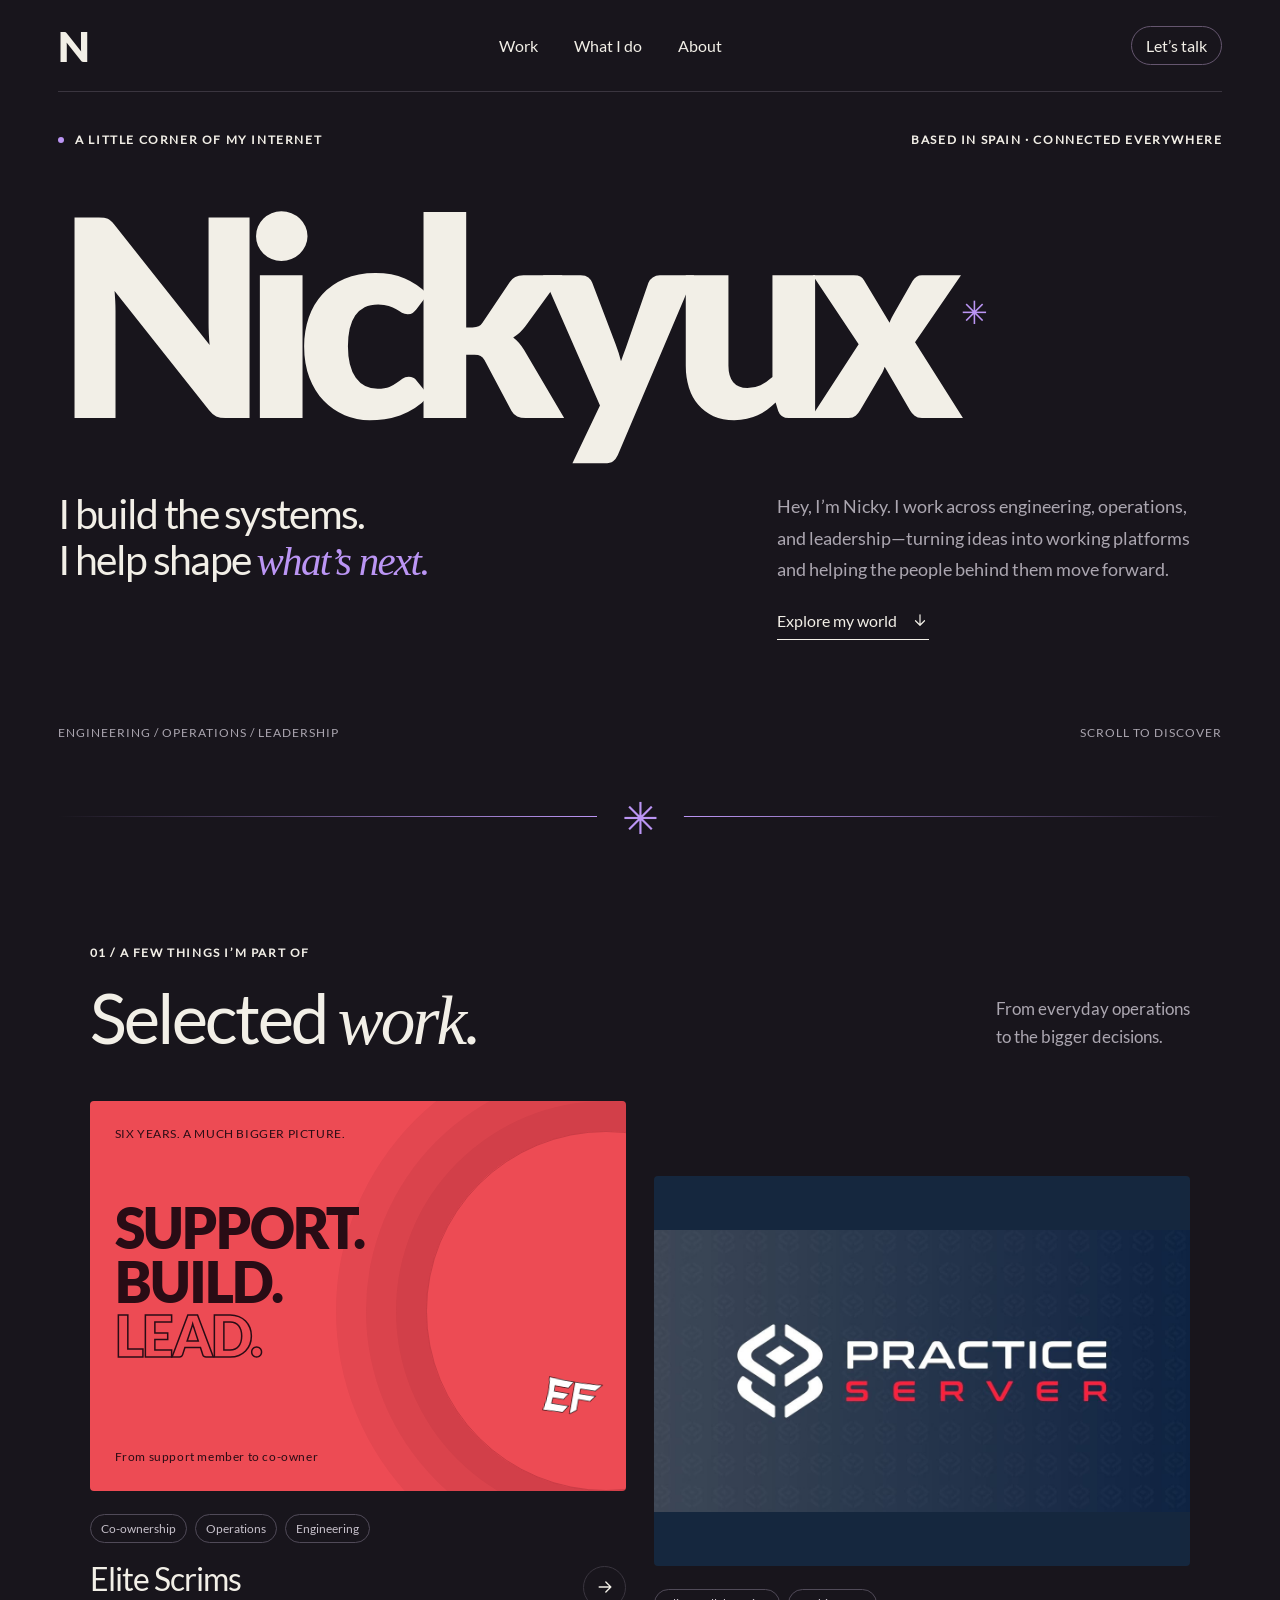
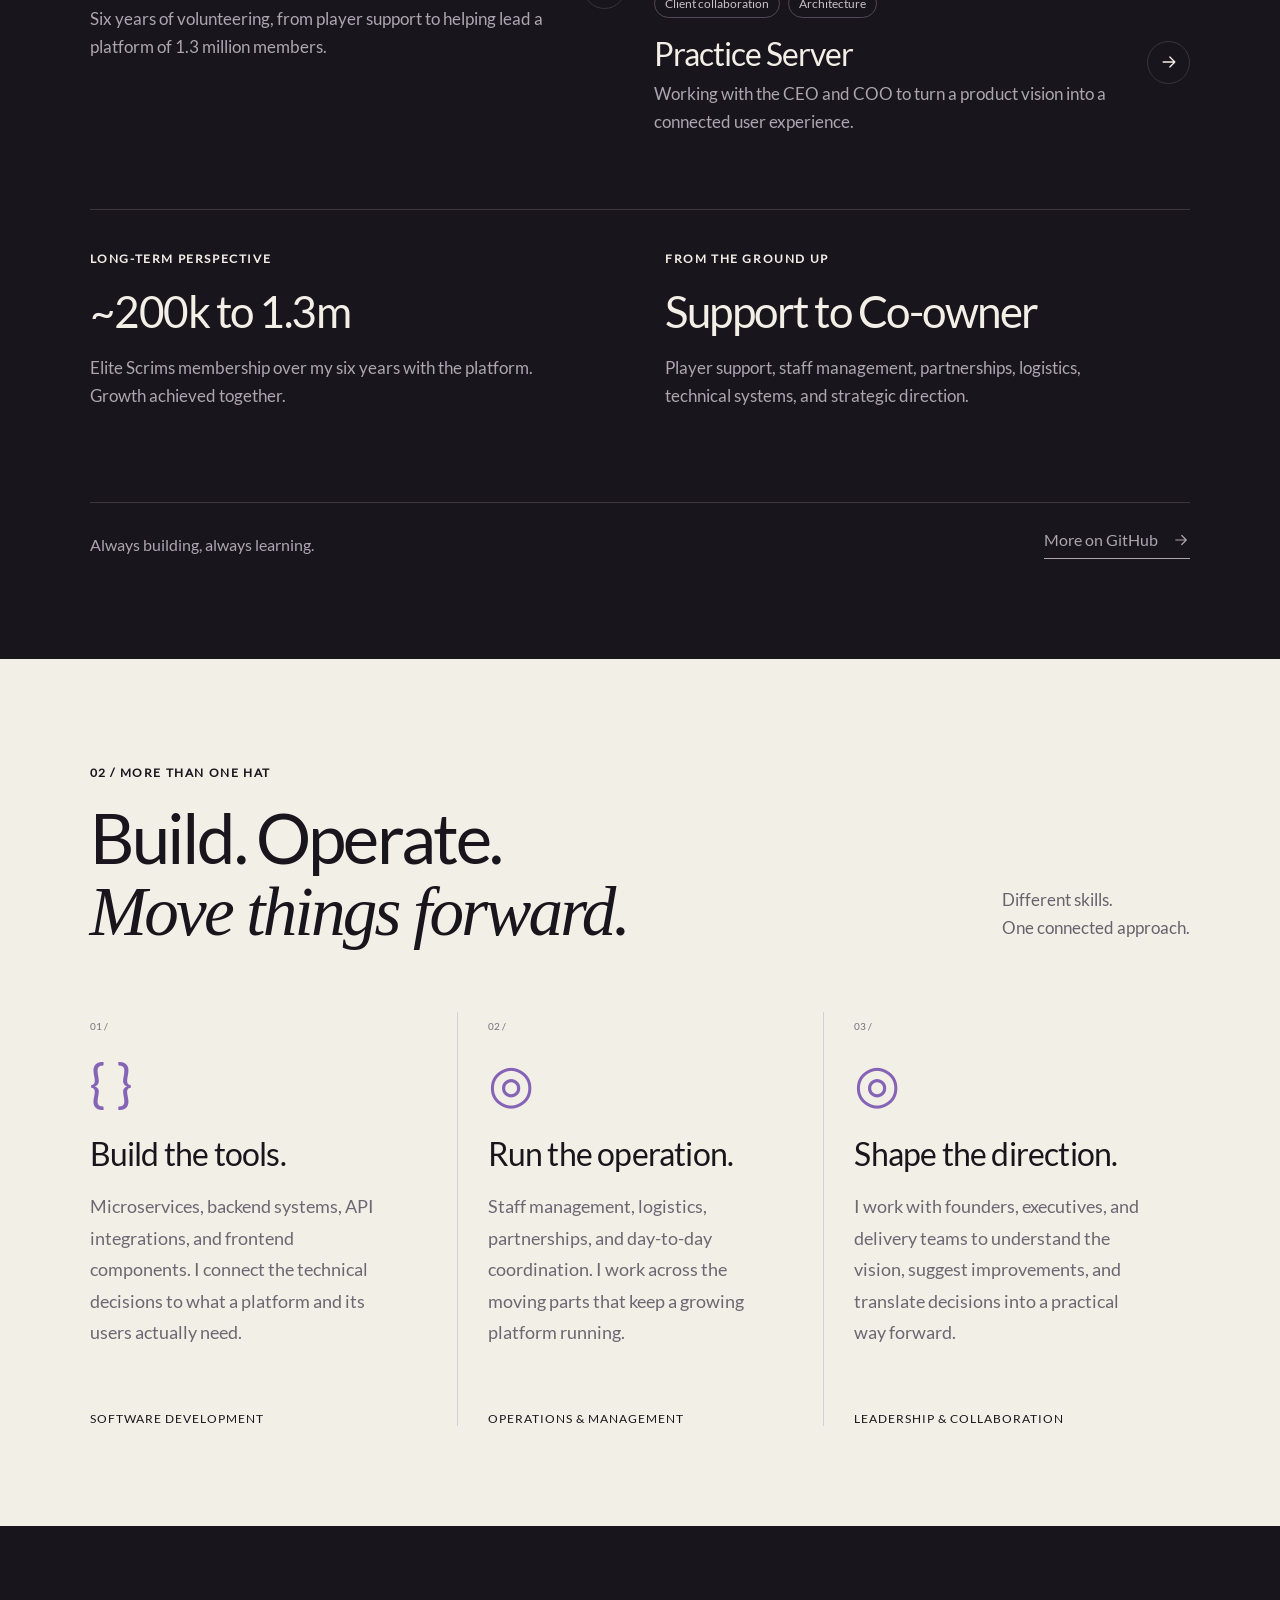
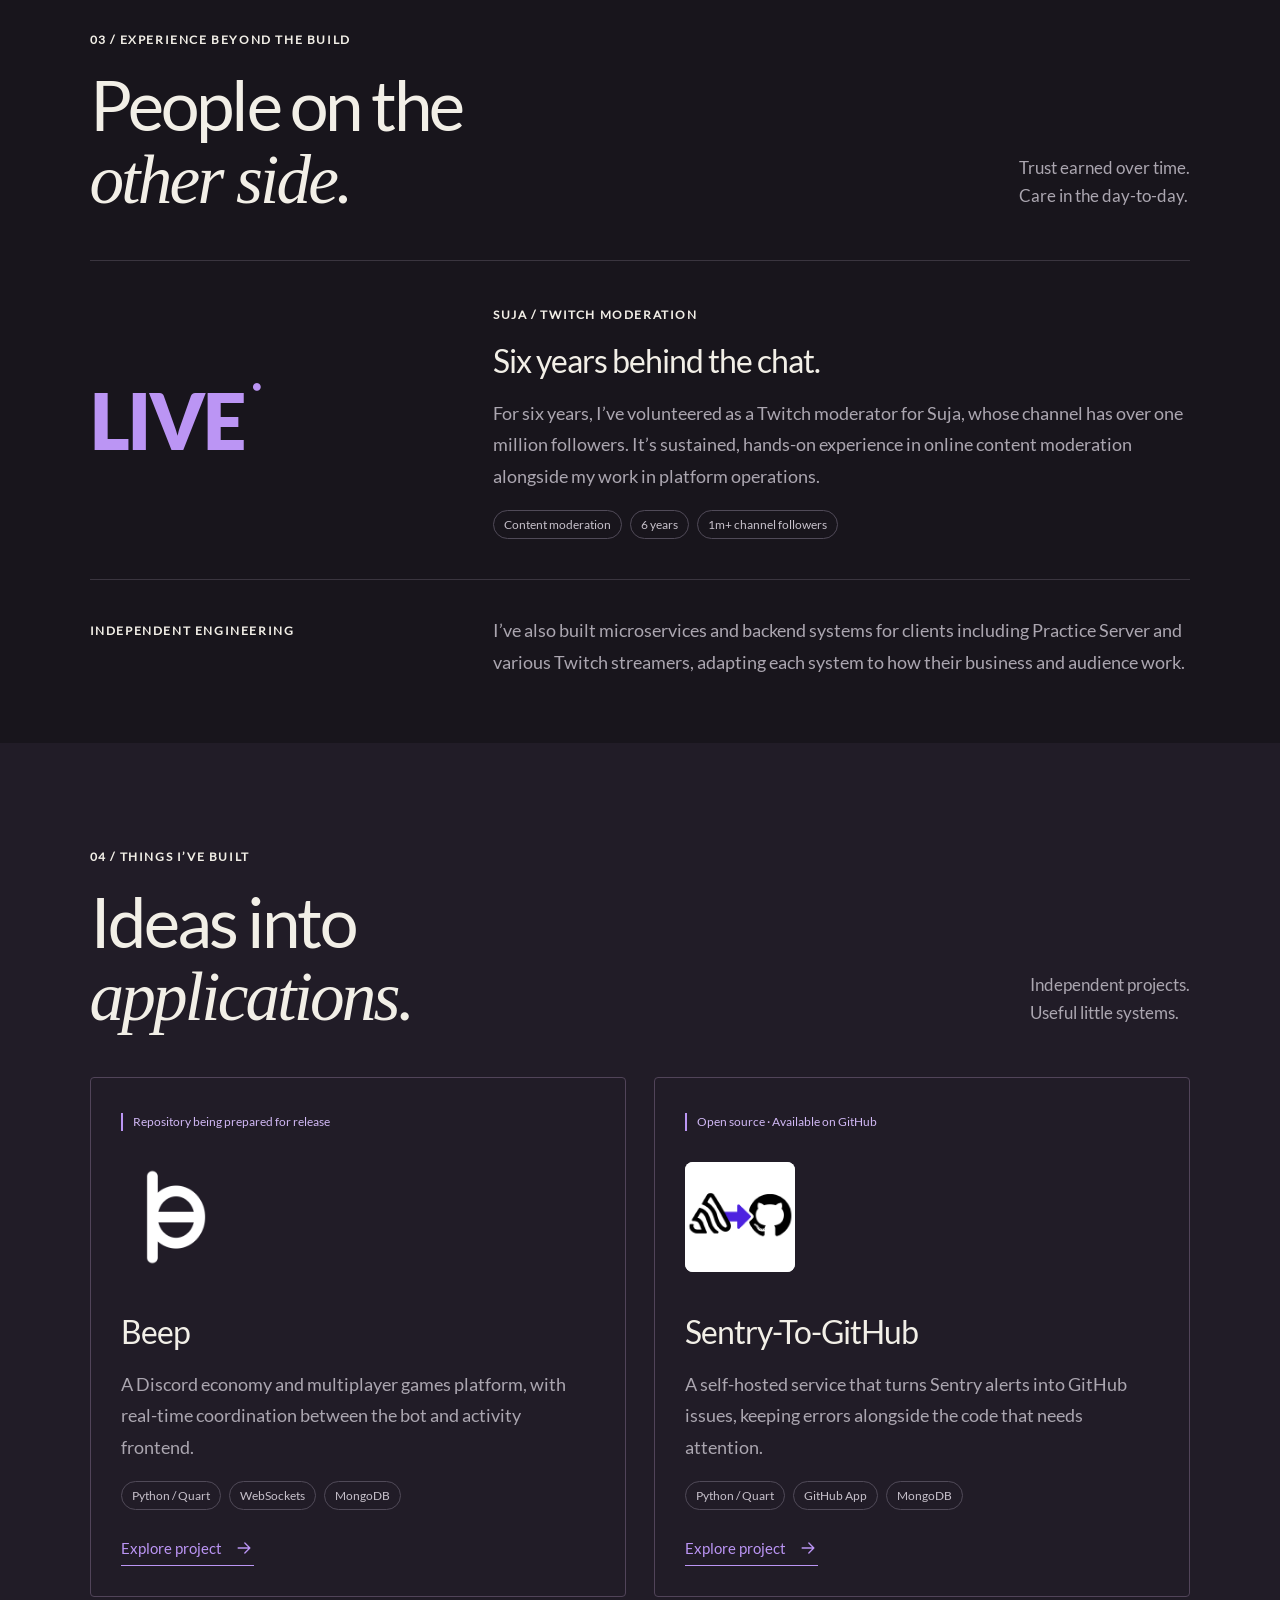
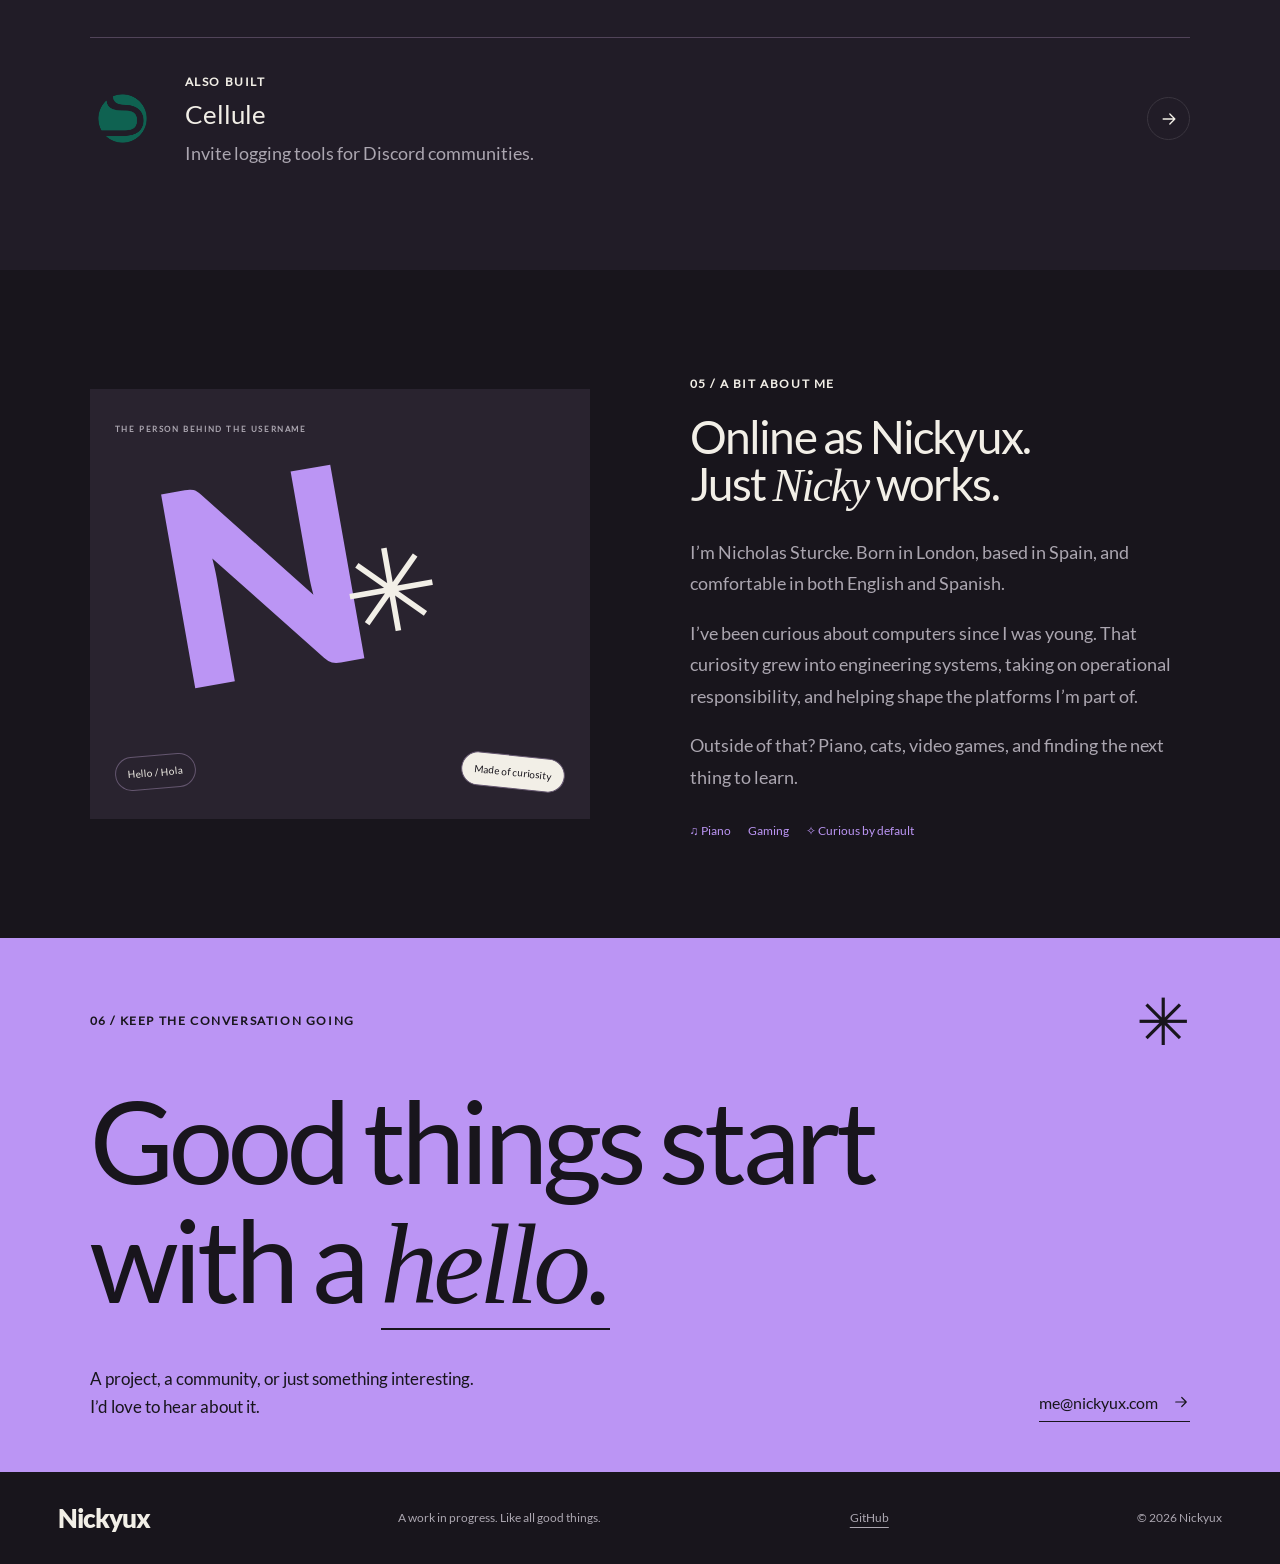
==== commit 589bf451: "Link public Sentry-To-GitHub repository" ====
--- a/index.html
+++ b/index.html
@@ -153,7 +153,7 @@
 <p>A Discord economy and multiplayer games platform, with real-time coordination between the bot and activity frontend.</p>
 <div class="tags"><span>Python / Quart</span><span>WebSockets</span><span>MongoDB</span>
 </div><span class="card-action">Explore project <svg class="link-arrow cue-right" viewBox="0 0 24 24" fill="none" aria-hidden="true" focusable="false"><path d="M5 12h14m-6-6 6 6-6 6"/></svg></span></a>
-<a class="lab-card reveal" href="/work/sentry-to-github/"><span class="release-status">Repository being prepared for release</span>
+<a class="lab-card reveal" href="/work/sentry-to-github/"><span class="release-status">Open source · Available on GitHub</span>
 <div class="sentry-card-logo"><img src="/static/img/sentry-to-github.png" alt="Sentry to GitHub logo" width="120" height="120" loading="lazy"></div>
 <h3>Sentry-To-GitHub
 </h3>
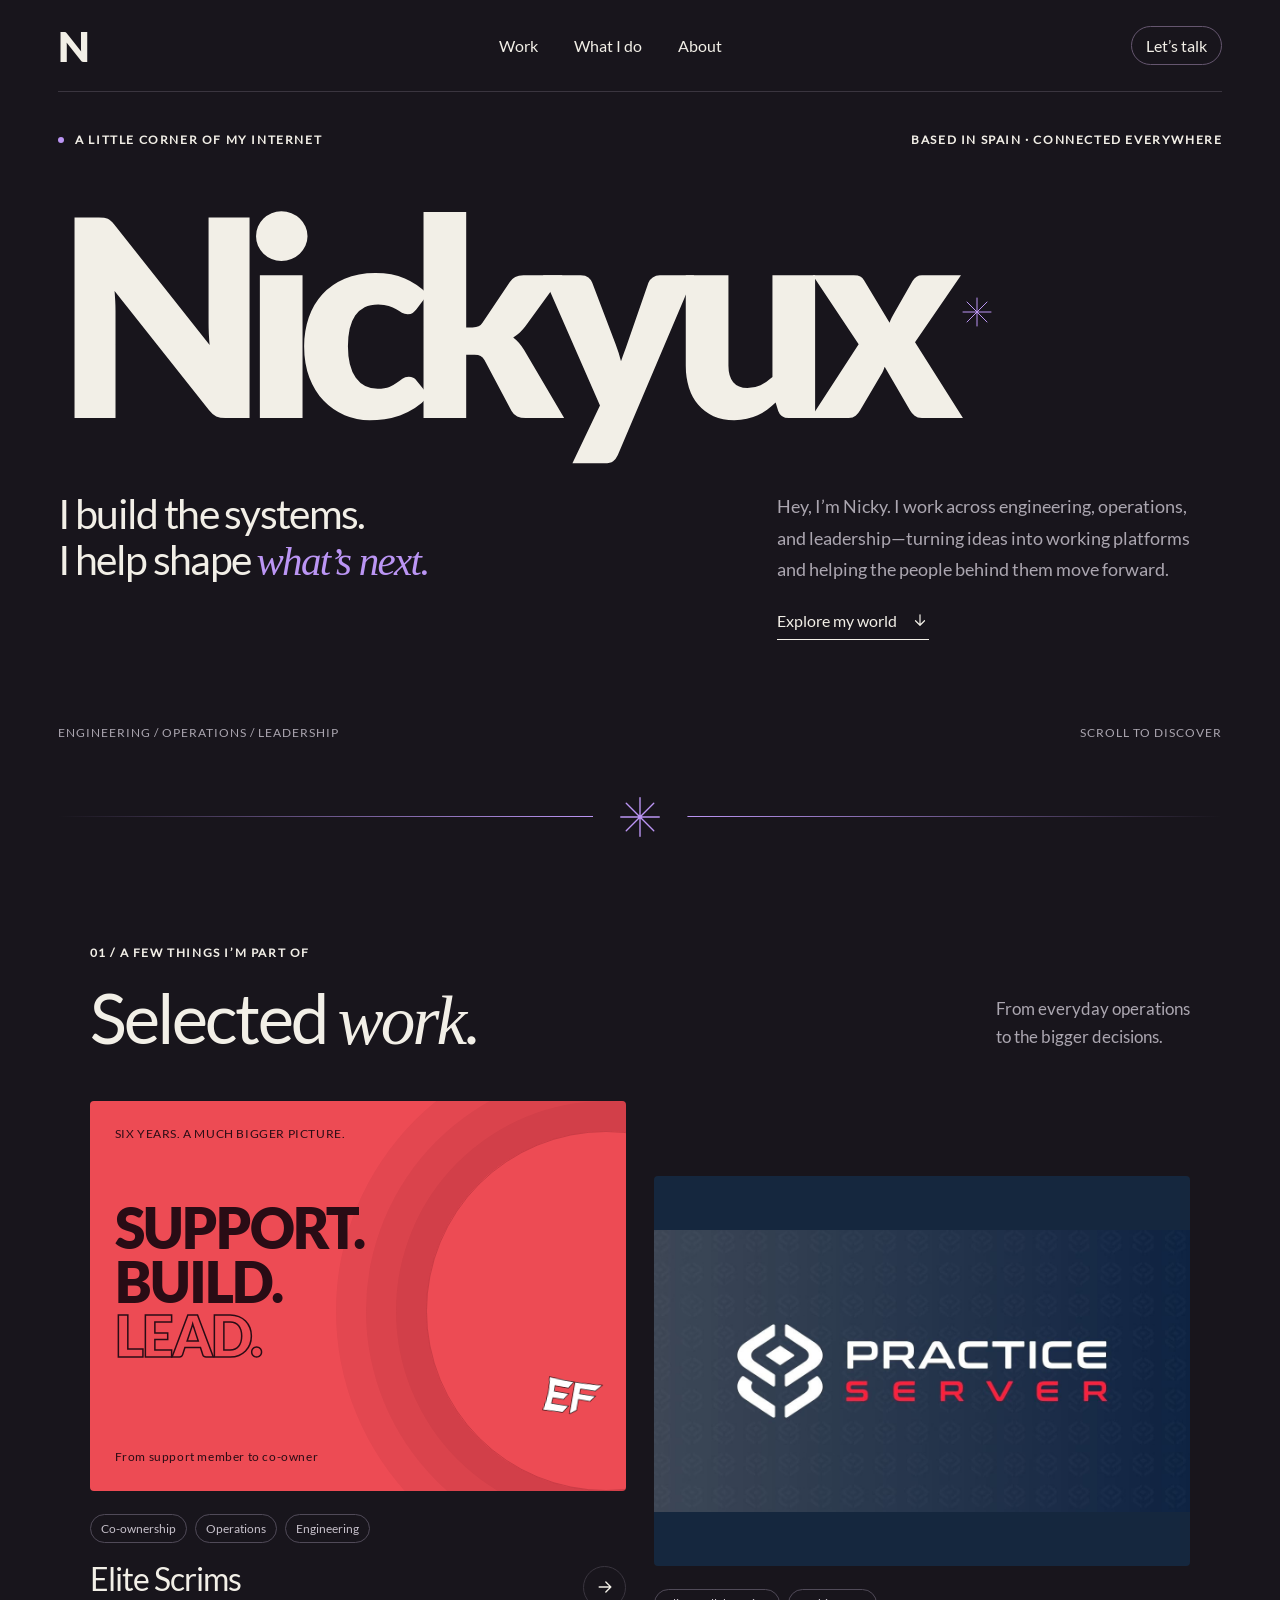
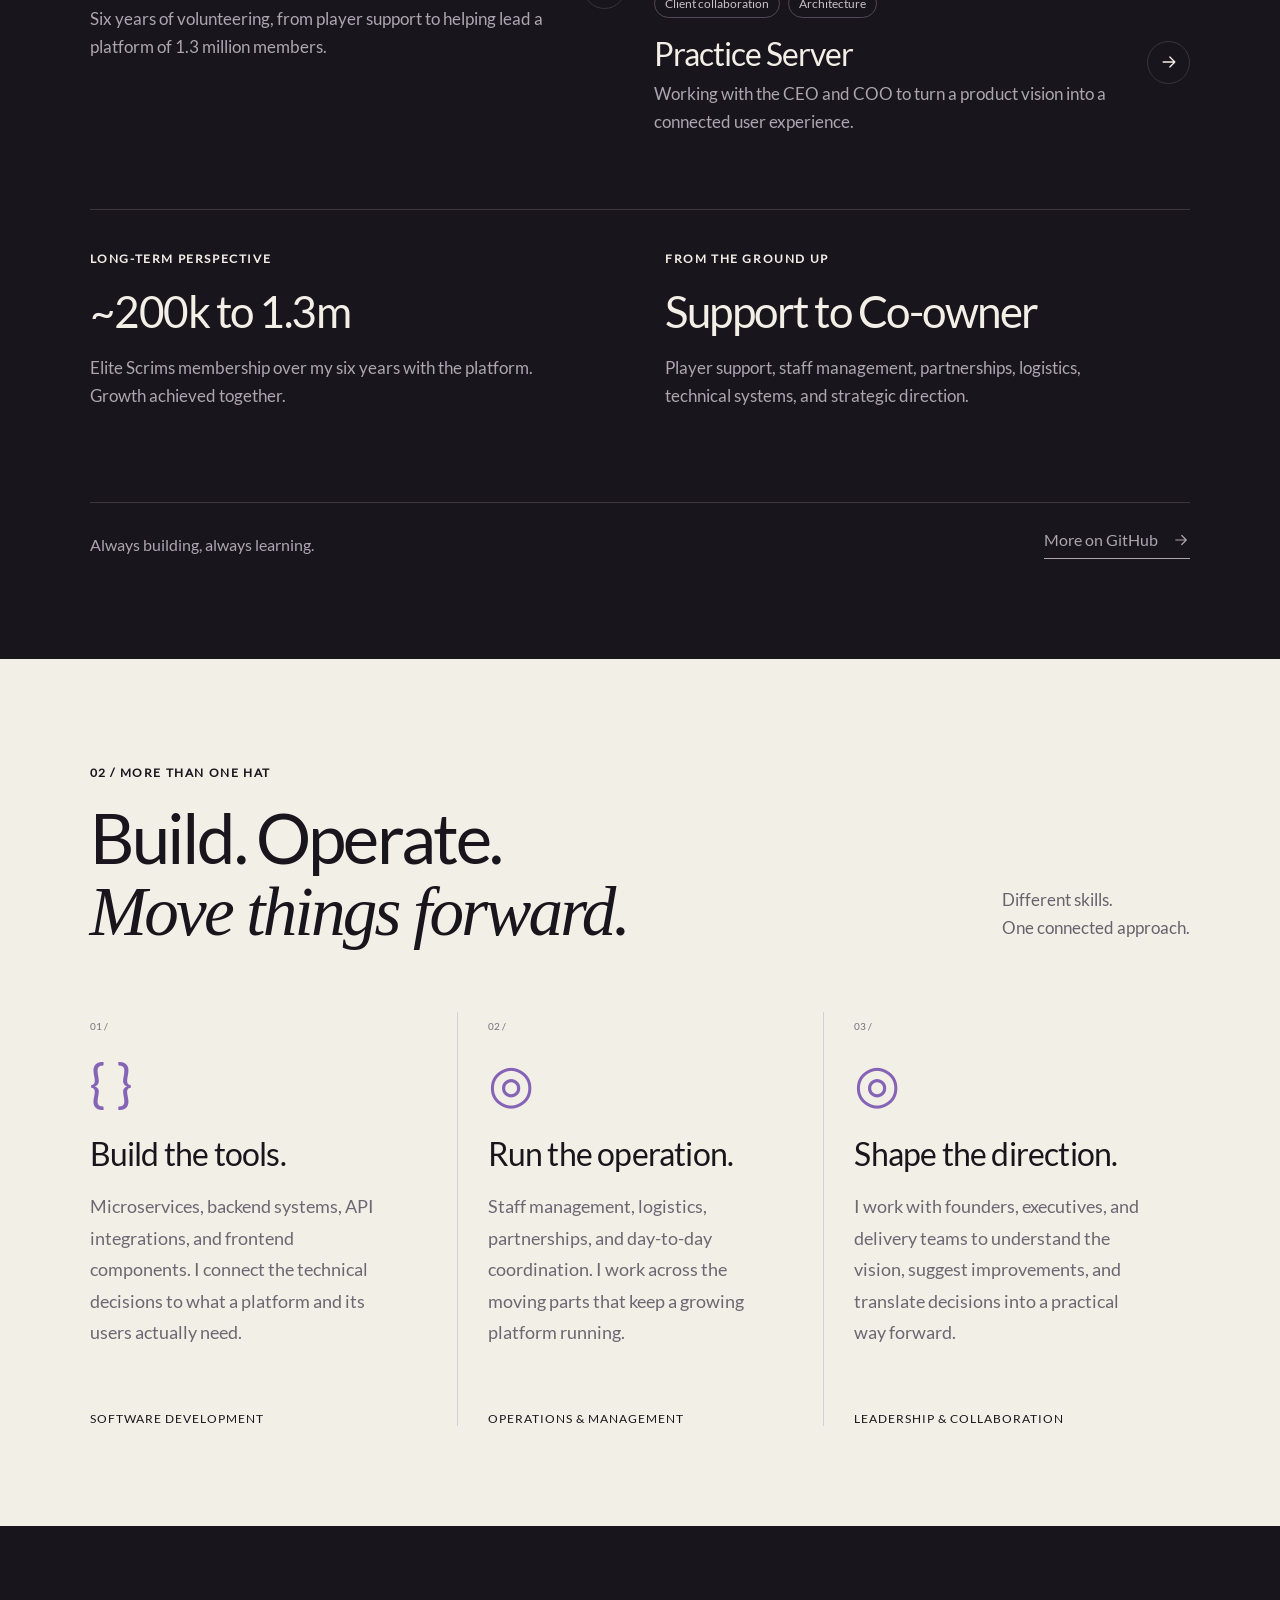
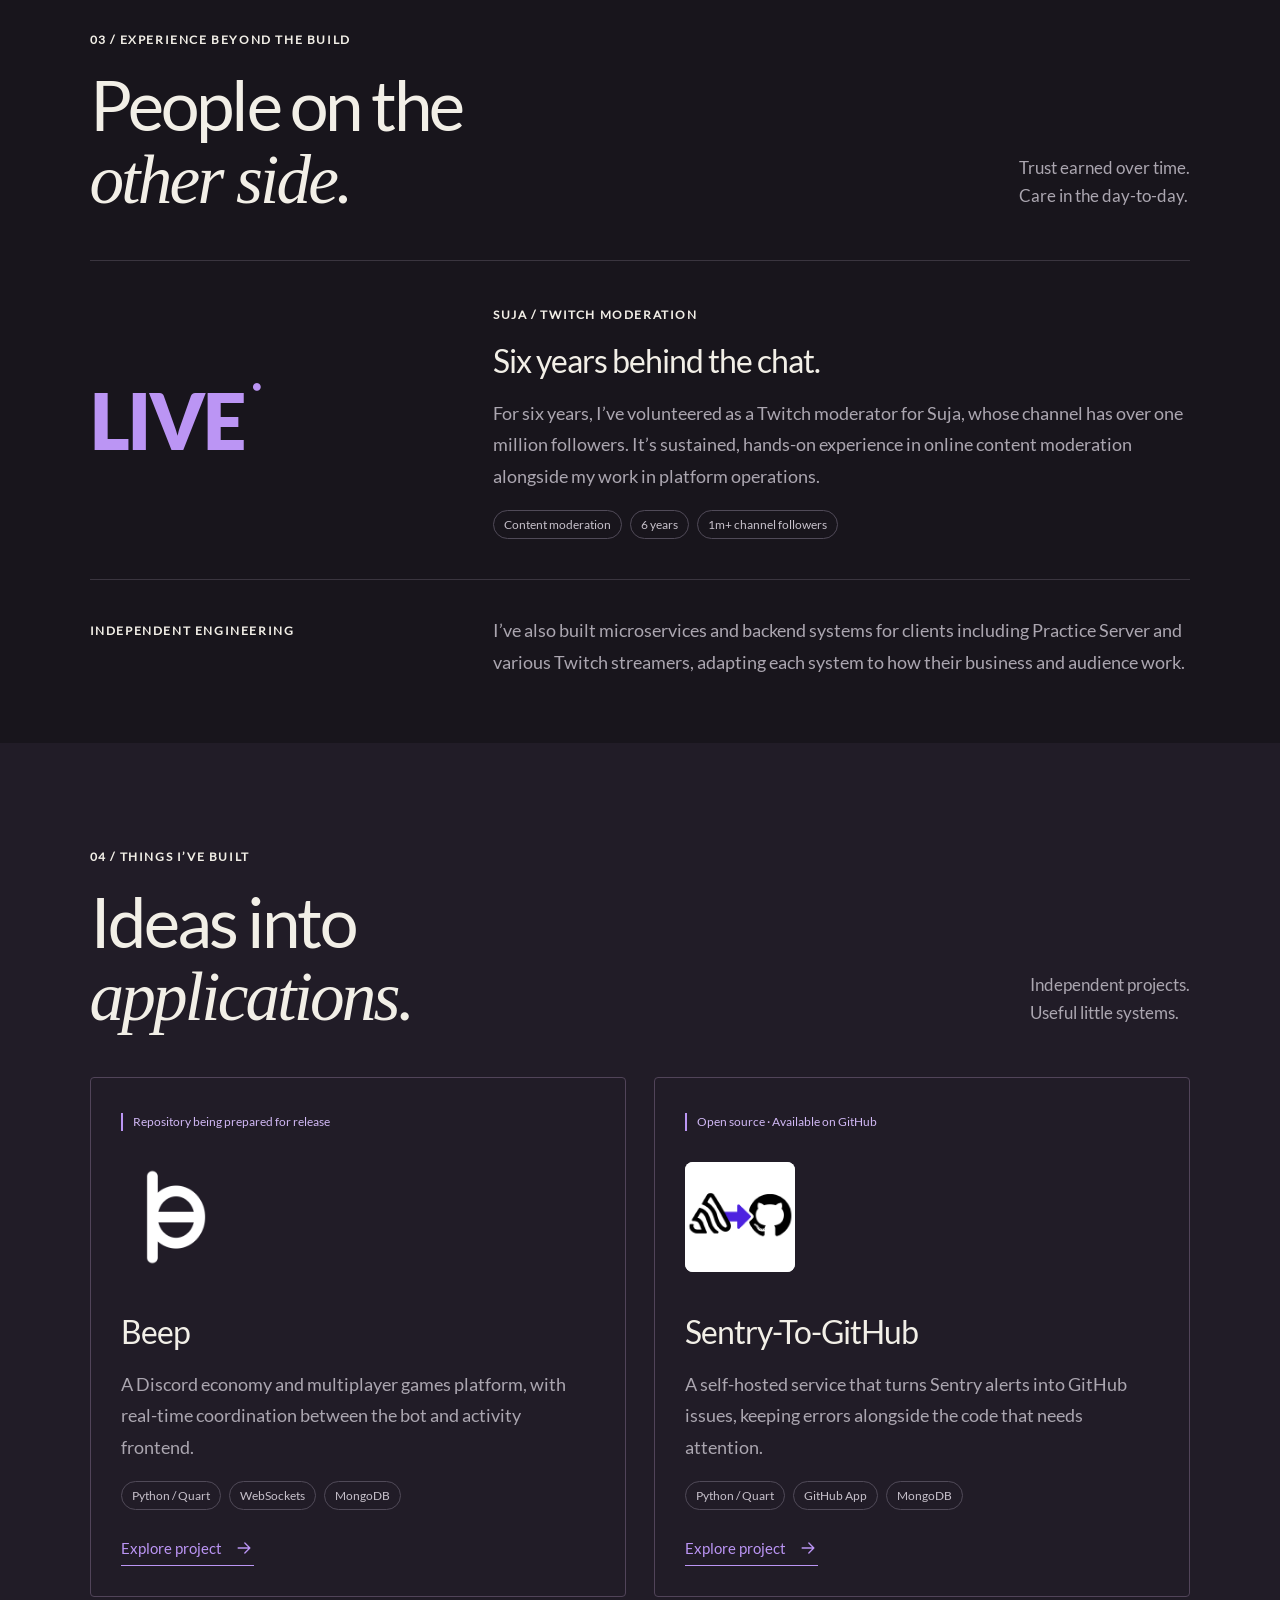
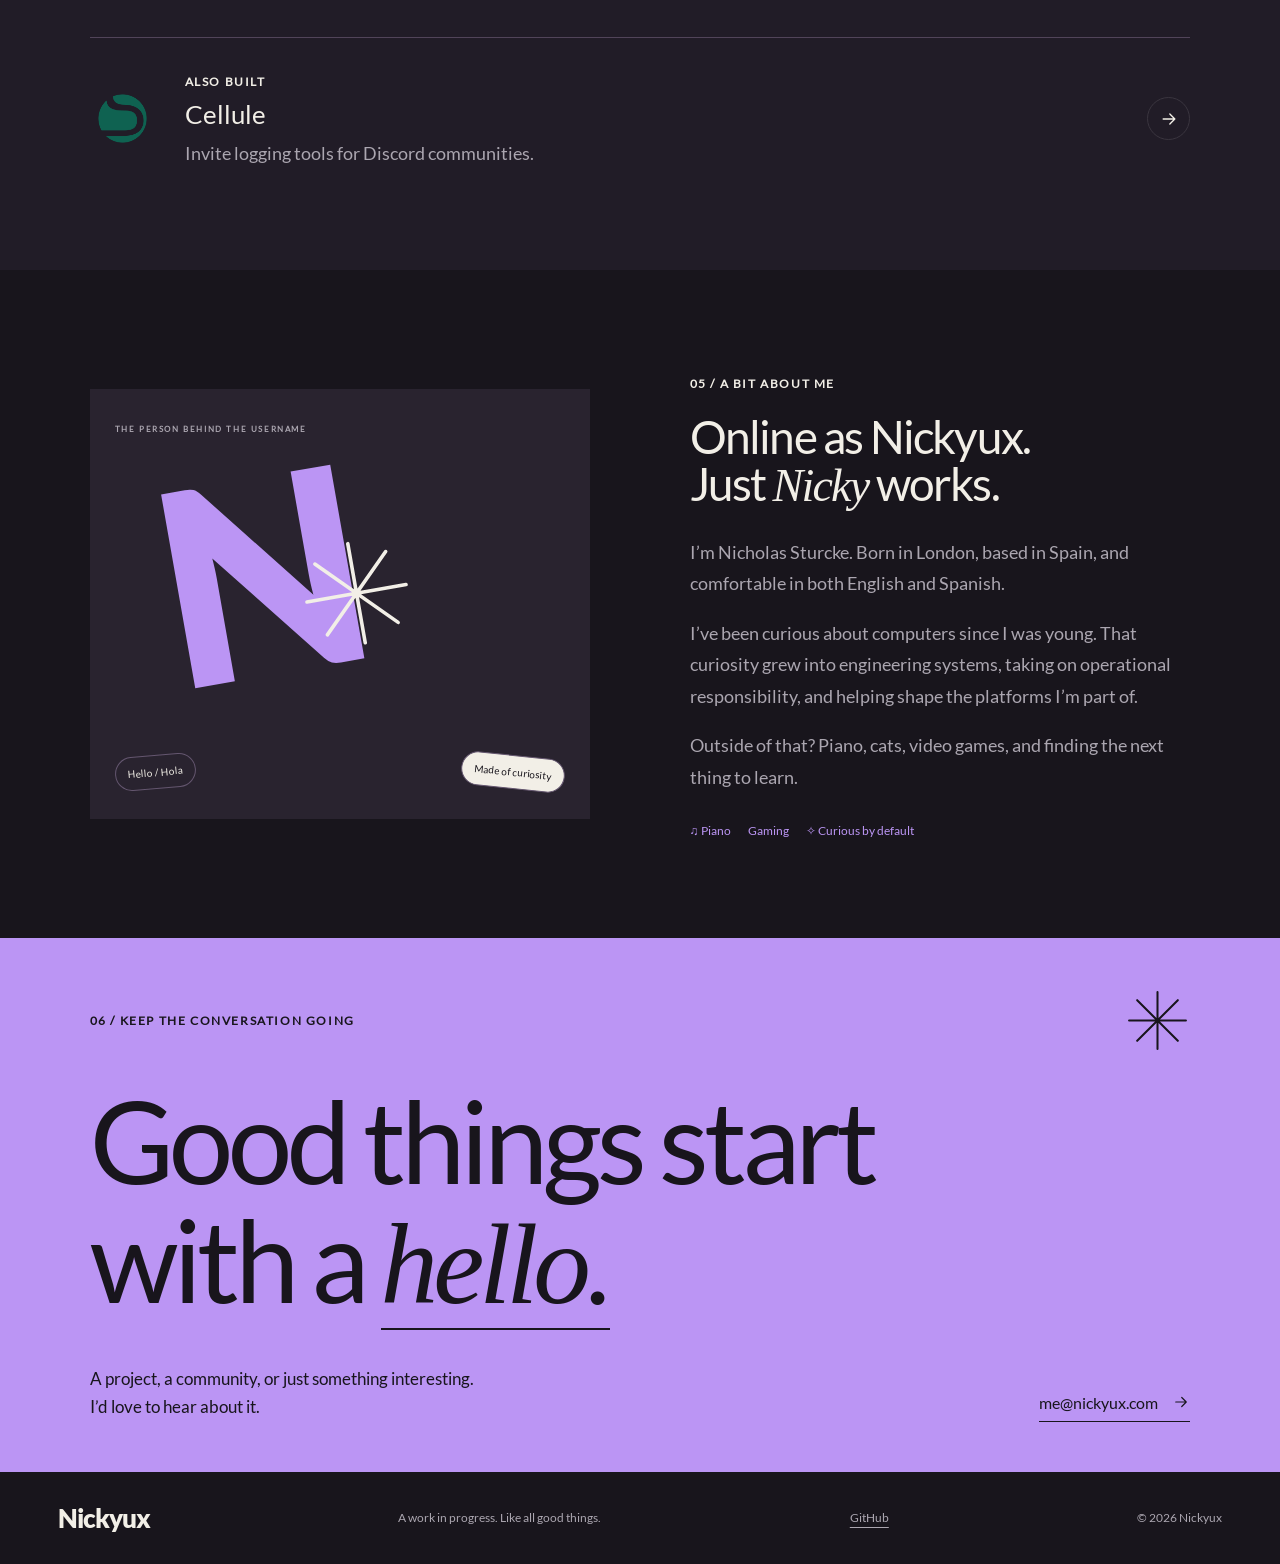
==== commit 723dce25: "Update preview with GSAP animations and keyboard navigation" ====
--- a/index.html
+++ b/index.html
@@ -8,6 +8,10 @@
 <title>Nickyux — Engineering, operations & leadership</title>
 <link rel="icon" href="/static/img/favicon.ico">
 <link rel="stylesheet" href="/static/css/portfolio.css"><link rel="stylesheet" href="/static/css/portfolio-refresh.css">
+<link rel="stylesheet" href="/static/css/scroll-motion.css">
+<script src="/static/js/vendor/gsap.min.js" defer></script>
+<script src="/static/js/vendor/ScrollTrigger.min.js" defer></script>
+<script src="/static/js/scroll-motion.js" defer></script>
 <script src="/static/js/portfolio.js" defer>
 </script>
 </head>
@@ -29,7 +33,7 @@
 <section class="hero" aria-labelledby="hero-title">
 <div class="hero-top"><span class="eyebrow"><i class="status-dot"></i> A little corner of my internet</span><span class="eyebrow location">Based in Spain · Connected everywhere</span>
 </div>
-<h1 id="hero-title" class="wordmark" aria-label="Nickyux"><span aria-hidden="true">N</span><span aria-hidden="true">i</span><span aria-hidden="true">c</span><span aria-hidden="true">k</span><span aria-hidden="true">y</span><span aria-hidden="true">u</span><span aria-hidden="true">x</span><b aria-hidden="true">✳</b>
+<h1 id="hero-title" class="wordmark" aria-label="Nickyux"><span aria-hidden="true">N</span><span aria-hidden="true">i</span><span aria-hidden="true">c</span><span aria-hidden="true">k</span><span aria-hidden="true">y</span><span aria-hidden="true">u</span><span aria-hidden="true">x</span><b aria-hidden="true"><svg class="asterisk-icon" viewBox="0 0 48 48" fill="none" aria-hidden="true" focusable="false"><path d="M24 3v42M3 24h42M9 9l30 30M9 39L39 9"/></svg></b>
 </h1>
 <div class="hero-bottom">
 <p>I build the systems.<br>I help shape <em>what’s next.</em>
@@ -41,7 +45,7 @@
 <div class="hero-foot"><span>Engineering / Operations / Leadership</span><span>Scroll to discover</span>
 </div>
 </section>
-<div class="chapter-divider" aria-hidden="true"><span></span><i>✳</i><span></span>
+<div class="chapter-divider" aria-hidden="true"><span></span><i><svg class="asterisk-icon" viewBox="0 0 48 48" fill="none" aria-hidden="true" focusable="false"><path d="M24 3v42M3 24h42M9 9l30 30M9 39L39 9"/></svg></i><span></span>
 </div>
 <section class="work section" id="work">
 <div class="section-heading reveal">
@@ -169,7 +173,7 @@
 </section>
 <section class="about section" id="about">
 <div class="about-art reveal"><span class="eyebrow">The person behind the username</span>
-<div class="personal-mark" aria-hidden="true">N<span>✳</span>
+<div class="personal-mark" aria-hidden="true">N<span><svg class="asterisk-icon" viewBox="0 0 48 48" fill="none" aria-hidden="true" focusable="false"><path d="M24 3v42M3 24h42M9 9l30 30M9 39L39 9"/></svg></span>
 </div>
 <div class="about-stickers"><span>Hello / Hola</span><span>Made of curiosity</span>
 </div>
@@ -184,7 +188,7 @@
 </div>
 </section>
 <section class="contact section" id="contact">
-<div class="contact-top"><span class="eyebrow">06 / Keep the conversation going</span><span class="contact-star" aria-hidden="true">✳</span>
+<div class="contact-top"><span class="eyebrow">06 / Keep the conversation going</span><span class="contact-star" aria-hidden="true"><svg class="asterisk-icon" viewBox="0 0 48 48" fill="none" aria-hidden="true" focusable="false"><path d="M24 3v42M3 24h42M9 9l30 30M9 39L39 9"/></svg></span>
 </div>
 <h2>Good things start<br>with a <a href="mailto:me@nickyux.com"><em>hello.</em></a>
 </h2>
--- a/static/css/portfolio-refresh.css
+++ b/static/css/portfolio-refresh.css
@@ -130,6 +130,49 @@
 }
 
 /* Sparse, font-independent navigation icons. */
+.back-to-top-button {
+  position: fixed;
+  right: max(22px, env(safe-area-inset-right));
+  bottom: calc(22px + env(safe-area-inset-bottom));
+  z-index: 15;
+  display: grid;
+  place-items: center;
+  width: 48px;
+  height: 48px;
+  padding: 0;
+  border: 1px solid #18151c;
+  border-radius: 50%;
+  background: var(--purple);
+  color: var(--ink);
+  box-shadow: 0 4px 20px #0004;
+  cursor: pointer;
+  opacity: 0;
+  visibility: hidden;
+  pointer-events: none;
+  transform: translateY(12px) scale(.9);
+  transition: opacity .22s ease, transform .28s ease, background .2s, visibility 0s .28s;
+}
+.back-to-top-button.is-visible {
+  opacity: 1;
+  visibility: visible;
+  pointer-events: auto;
+  transform: translateY(0) scale(1);
+  transition-delay: 0s;
+}
+.back-to-top-button svg { display: block; width: 22px; height: 22px; stroke: currentColor; stroke-width: 1.7; stroke-linecap: round; stroke-linejoin: round; }
+.back-to-top-button.is-visible:hover { background: var(--paper); transform: translateY(-3px); }
+.back-to-top-button:focus-visible { outline: 3px solid var(--paper); outline-offset: 4px; }
+.asterisk-icon {
+  display: block;
+  width: 1em;
+  height: 1em;
+  flex-shrink: 0;
+  stroke: currentColor;
+  stroke-width: 1.5;
+  stroke-linecap: round;
+}
+.chapter-divider i, .contact-star { display: inline-flex; align-items: center; justify-content: center; }
+.personal-mark > span { display: block; }
 .link-arrow {
   display: block;
   width: 20px;
--- a/static/css/scroll-motion.css
+++ b/static/css/scroll-motion.css
@@ -0,0 +1,33 @@
+/* Scroll choreography is an enhancement: the base page stays readable. */
+.gsap-ready .reveal { transition: none; }
+.motion-word { display: inline-block; overflow: clip; vertical-align: bottom; padding-bottom: .12em; margin-bottom: -.12em; }
+.motion-word > span { display: inline-block; transform-origin: 50% 100%; }
+.scroll-progress { position: fixed; inset: 0 0 auto; height: 3px; background: var(--purple); z-index: 25; transform-origin: left; pointer-events: none; }
+.growth-track { grid-column: 1 / -1; height: 3px; background: var(--line); margin-top: 15px; overflow: hidden; }
+.growth-track > span { display: block; height: 100%; background: var(--purple); transform-origin: left; }
+.gsap-ready .experience-strip { background: var(--ink); }
+.gsap-ready .project-art { transform-origin: 50% 70%; }
+.gsap-ready .skill { perspective: 800px; }
+.gsap-ready .contact { overflow: clip; }
+.gsap-ready .lab-grid { perspective: 1200px; }
+.gsap-ready .project { perspective: 1400px; }
+.gsap-ready .section-heading { perspective: 900px; }
+.growth-stage { grid-column: 1 / -1; position: relative; height: 290px; display: flex; align-items: center; justify-content: center; flex-direction: column; overflow: clip; isolation: isolate; }
+.growth-readout { font: 900 clamp(100px, 13vw, 190px)/1 Display, sans-serif; letter-spacing: -.075em; color: var(--purple); }
+.growth-unit { font-size: .65em; }
+.growth-caption { font-size: 11px; letter-spacing: 2px; margin-top: 12px; text-align: center; }
+.growth-orbits { position: absolute; width: 540px; height: 230px; z-index: -1; }
+.growth-orbits i { position: absolute; inset: 0; border: 1px solid #bb95f47a; border-radius: 50%; }
+.growth-orbits i:nth-child(2) { transform: rotate(60deg); }
+.growth-orbits i:nth-child(3) { transform: rotate(-60deg); }
+.gsap-ready .experience-strip { row-gap: 20px; }
+.gsap-ready .contact { position: relative; isolation: isolate; }
+.contact-halo { position: absolute; width: 650px; height: 650px; border: 1px solid #18151c20; border-radius: 50%; right: -170px; top: -60px; z-index: -1; pointer-events: none; box-shadow: 0 0 0 70px #18151c07, 0 0 0 140px #18151c07, 0 0 0 210px #18151c07; }
+@media (max-width: 999px) {
+  .growth-stage { height: 220px; }
+  .growth-orbits { width: 340px; height: 160px; }
+  .growth-caption { font-size: 9px; letter-spacing: 1px; }
+}
+@media (prefers-reduced-motion: reduce) {
+  .scroll-progress, .growth-track { display: none; }
+}
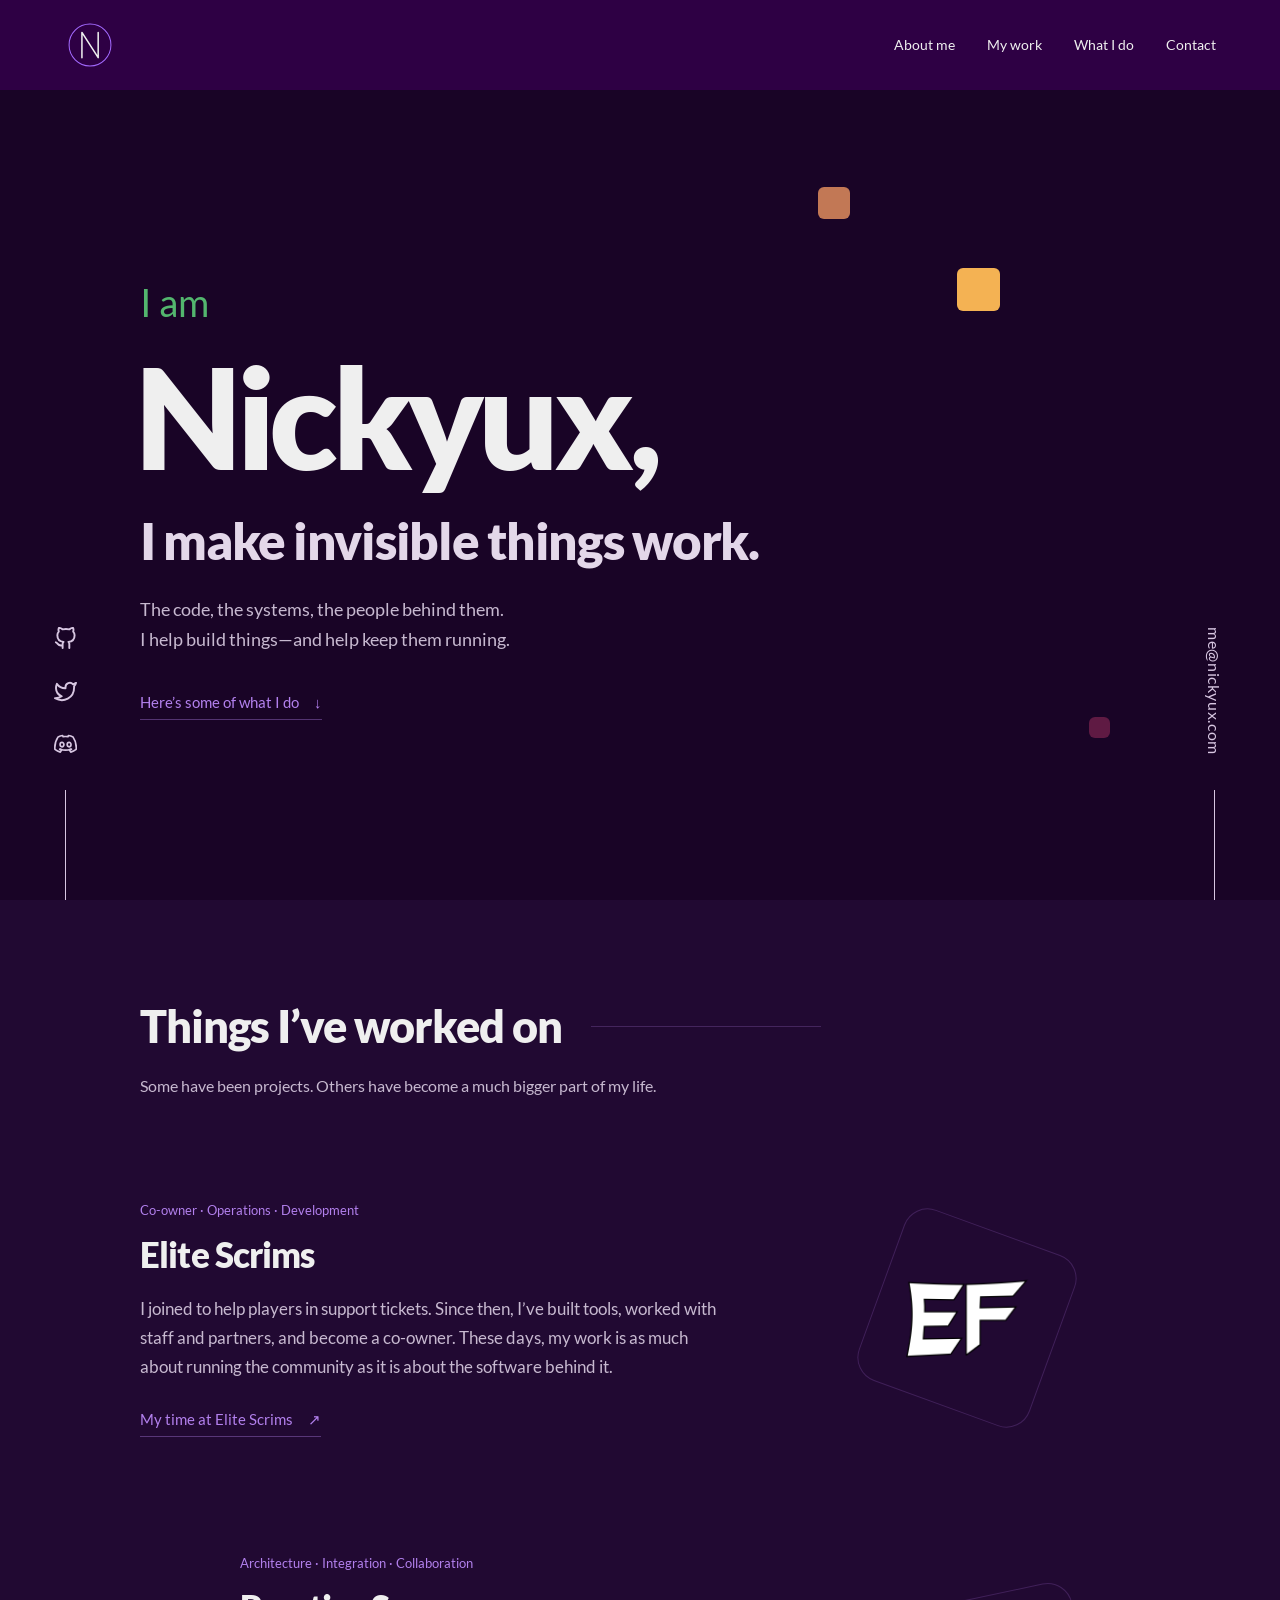
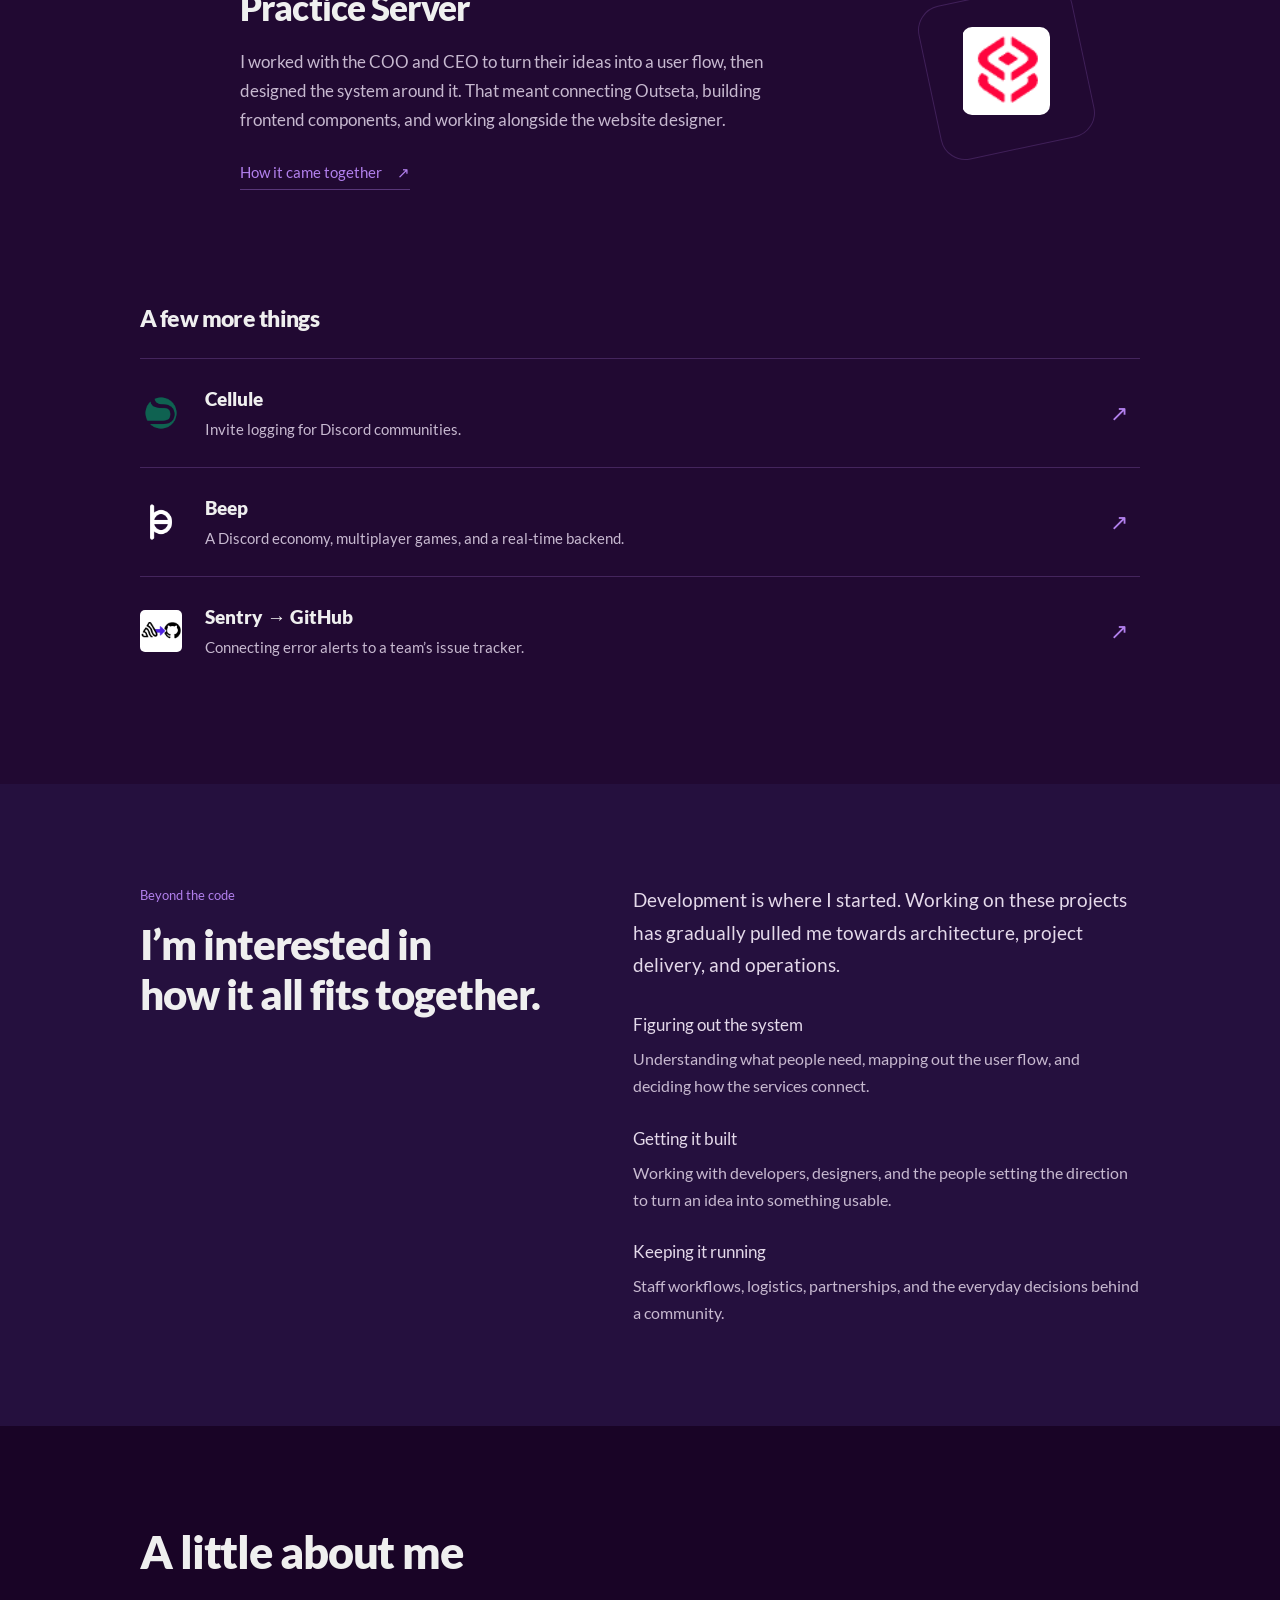
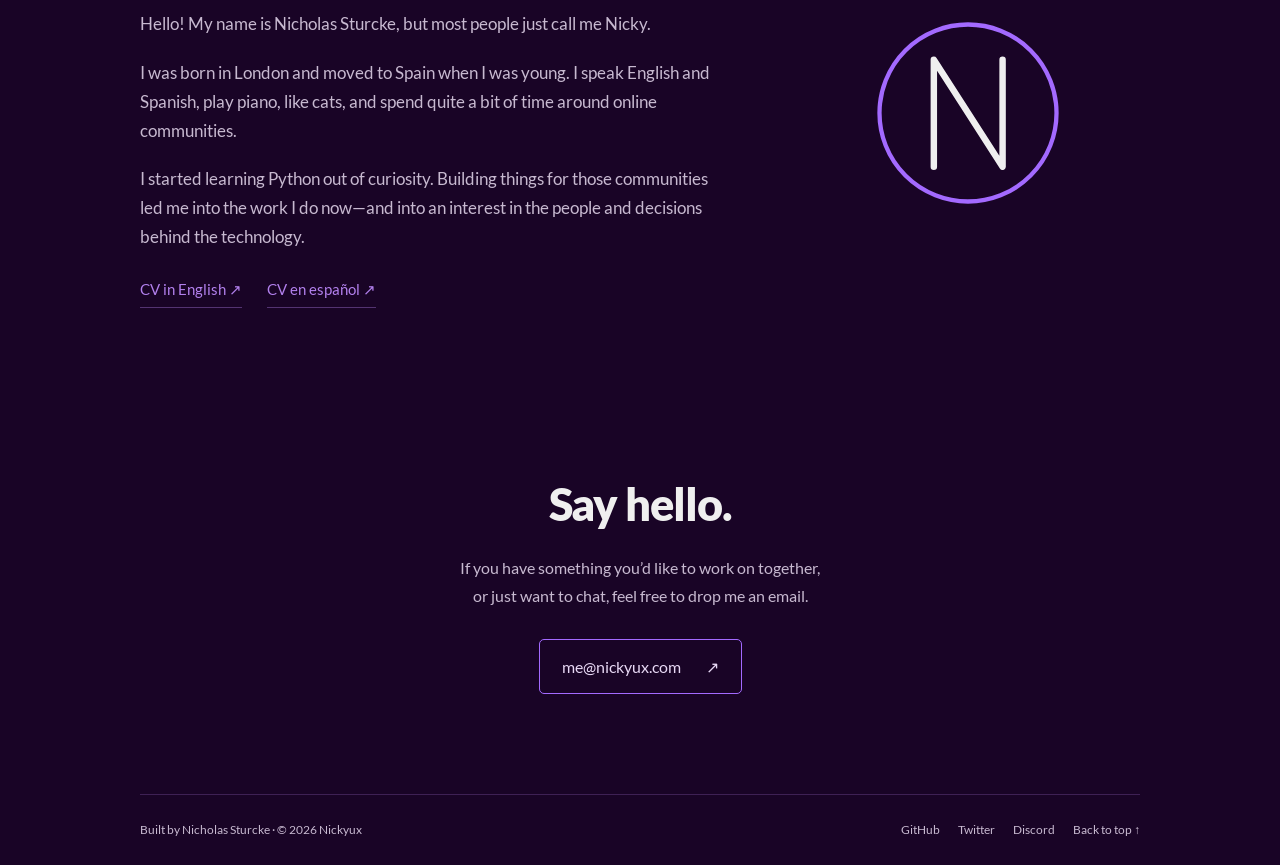
==== commit c06d2d8d: "testing new website look" ====
--- a/index.html
+++ b/index.html
@@ -3,201 +3,219 @@
 <head>
 <meta charset="utf-8">
 <meta name="viewport" content="width=device-width, initial-scale=1">
-<meta name="description" content="Nicky — engineering systems, leading operations, and helping online platforms grow.">
-<meta name="theme-color" content="#18151c">
-<title>Nickyux — Engineering, operations & leadership</title>
+<title>Nickyux — Nicky’s personal website</title>
+<meta name="description" content="I’m Nicky. I work across technical architecture, project delivery, and operations to help online platforms run and grow.">
+<meta name="theme-color" content="#180623">
+<link rel="canonical" href="https://nickyux.com/">
+<meta property="og:type" content="website">
+<meta property="og:title" content="Nickyux — Nicky’s personal website">
+<meta property="og:description" content="I’m Nicky. I work across technical architecture, project delivery, and operations to help online platforms run and grow.">
+<meta property="og:url" content="https://nickyux.com/">
+<meta property="og:image" content="https://nickyux.com/static/img/logo.png">
 <link rel="icon" href="/static/img/favicon.ico">
-<link rel="stylesheet" href="/static/css/portfolio.css"><link rel="stylesheet" href="/static/css/portfolio-refresh.css">
-<link rel="stylesheet" href="/static/css/scroll-motion.css">
-<script src="/static/js/vendor/gsap.min.js" defer></script>
-<script src="/static/js/vendor/ScrollTrigger.min.js" defer></script>
-<script src="/static/js/scroll-motion.js" defer></script>
+<link rel="stylesheet" href="/static/css/portfolio.css">
 <script src="/static/js/portfolio.js" defer>
 </script>
 </head>
-<body>
-<div class="entrance" aria-hidden="true">
-<div class="entrance-panel">
-</div>
-<div class="entrance-name">Nickyux
-</div>
-<div class="entrance-rule">
-</div>
-</div>
+<body id="top">
+<template id="loading-template">
+  <div class="loading-body" aria-hidden="true">
+    <svg class="loading-logo" viewBox="0 0 512 512" width="150" height="150" focusable="false">
+      <path class="loading-circle" d="M256.5,462.5 C142.729,462.5 50.5,370.271 50.5,256.5 C50.5,142.729 142.729,50.5 256.5,50.5 C370.271,50.5 462.5,142.729 462.5,256.5 C462.5,370.271 370.271,462.5 256.5,462.5 z" />
+      <path class="loading-letter" d="M176.5,381 L176.5,132 L336.5,381 L336.5,132" />
+    </svg>
+  </div>
+</template>
+<script src="/static/js/loading.js">
+</script>
 <a class="skip" href="#main">Skip to content</a>
-<header class="header"><a class="brand" href="/" aria-label="Nickyux home">N</a>
-<nav aria-label="Main navigation"><a href="#work">Work</a><a href="#approach">What I do</a><a href="#about">About</a>
-</nav><a class="header-contact" href="mailto:me@nickyux.com">Let’s talk </a>
+<header class="header">
+<a class="brand" href="/" aria-label="Nickyux home">
+<svg viewBox="0 0 512 512" aria-hidden="true" focusable="false">
+<circle cx="256" cy="256" r="206"/>
+<path d="M176.5,381 L176.5,132 L336.5,381 L336.5,132"/>
+</svg>
+</a>
+<nav aria-label="Main navigation">
+<a href="/#about">About me</a>
+<a href="/#work">My work</a>
+<a href="/#approach">What I do</a>
+<a href="/#contact">Contact</a>
+</nav>
 </header>
+<aside class="social-rail" aria-label="Social links">
+<a href="https://github.com/nmsturcke" aria-label="GitHub" target="_blank" rel="noreferrer">
+                        <svg xmlns="http://www.w3.org/2000/svg" role="img" viewBox="0 0 24 24" fill="none" stroke="currentColor" stroke-width="2" stroke-linecap="round" stroke-linejoin="round" class="socials-logo github">
+<title>GitHub</title>
+<path d="M9 19c-5 1.5-5-2.5-7-3m14 6v-3.87a3.37 3.37 0 0 0-.94-2.61c3.14-.35 6.44-1.54 6.44-7A5.44 5.44 0 0 0 20 4.77 5.07 5.07 0 0 0 19.91 1S18.73.65 16 2.48a13.38 13.38 0 0 0-7 0C6.27.65 5.09 1 5.09 1A5.07 5.07 0 0 0 5 4.77a5.44 5.44 0 0 0-1.5 3.78c0 5.42 3.3 6.61 6.44 7A3.37 3.37 0 0 0 9 18.13V22">
+</path>
+</svg>
+                    </a>
+<a href="https://twitter.com/nickyux3003" aria-label="Twitter" target="_blank" rel="noreferrer">
+                        <svg xmlns="http://www.w3.org/2000/svg" role="img" viewBox="0 0 24 24" fill="none" stroke="currentColor" stroke-width="2" stroke-linecap="round" stroke-linejoin="round" class="socials-logo twitter">
+<title>Twitter</title>
+<path d="M23 3a10.9 10.9 0 0 1-3.14 1.53 4.48 4.48 0 0 0-7.86 3v1A10.66 10.66 0 0 1 3 4s-4 9 5 13a11.64 11.64 0 0 1-7 2c9 5 20 0 20-11.5a4.5 4.5 0 0 0-.08-.83A7.72 7.72 0 0 0 23 3z">
+</path>
+</svg>
+                    </a>
+<a href="https://discord.gg/8HfUfuKtC7" aria-label="Discord" target="_blank" rel="noreferrer">
+                        <svg viewBox="-10 -30 275 275" version="1.1" xmlns="http://www.w3.org/2000/svg" role="img" fill="none" stroke-width="20" stroke-linecap="round" stroke-linejoin="round" class="socials-logo twitter">
+                            <g>
+                                <path d="M216.856339,16.5966031 C200.285002,8.84328665 182.566144,3.2084988 164.041564,0 C161.766523,4.11318106 159.108624,9.64549908 157.276099,14.0464379 C137.583995,11.0849896 118.072967,11.0849896 98.7430163,14.0464379 C96.9108417,9.64549908 94.1925838,4.11318106 91.8971895,0 C73.3526068,3.2084988 55.6133949,8.86399117 39.0420583,16.6376612 C5.61752293,67.146514 -3.4433191,116.400813 1.08711069,164.955721 C23.2560196,181.510915 44.7403634,191.567697 65.8621325,198.148576 C71.0772151,190.971126 75.7283628,183.341335 79.7352139,175.300261 C72.104019,172.400575 64.7949724,168.822202 57.8887866,164.667963 C59.7209612,163.310589 61.5131304,161.891452 63.2445898,160.431257 C105.36741,180.133187 151.134928,180.133187 192.754523,160.431257 C194.506336,161.891452 196.298154,163.310589 198.110326,164.667963 C191.183787,168.842556 183.854737,172.420929 176.223542,175.320965 C180.230393,183.341335 184.861538,190.991831 190.096624,198.16893 C211.238746,191.588051 232.743023,181.531619 254.911949,164.955721 C260.227747,108.668201 245.831087,59.8662432 216.856339,16.5966031 Z M85.4738752,135.09489 C72.8290281,135.09489 62.4592217,123.290155 62.4592217,108.914901 C62.4592217,94.5396472 72.607595,82.7145587 85.4738752,82.7145587 C98.3405064,82.7145587 108.709962,94.5189427 108.488529,108.914901 C108.508531,123.290155 98.3405064,135.09489 85.4738752,135.09489 Z M170.525237,135.09489 C157.88039,135.09489 147.510584,123.290155 147.510584,108.914901 C147.510584,94.5396472 157.658606,82.7145587 170.525237,82.7145587 C183.391518,82.7145587 193.761324,94.5189427 193.539891,108.914901 C193.539891,123.290155 183.391518,135.09489 170.525237,135.09489 Z" >
+</path>
+                            </g>
+                        </svg>
+                    </a>
+</aside>
+<aside class="email-rail" aria-label="Email">
+<a href="mailto:me@nickyux.com">me@nickyux.com</a>
+</aside>
 <main id="main">
-<section class="hero" aria-labelledby="hero-title">
-<div class="hero-top"><span class="eyebrow"><i class="status-dot"></i> A little corner of my internet</span><span class="eyebrow location">Based in Spain · Connected everywhere</span>
-</div>
-<h1 id="hero-title" class="wordmark" aria-label="Nickyux"><span aria-hidden="true">N</span><span aria-hidden="true">i</span><span aria-hidden="true">c</span><span aria-hidden="true">k</span><span aria-hidden="true">y</span><span aria-hidden="true">u</span><span aria-hidden="true">x</span><b aria-hidden="true"><svg class="asterisk-icon" viewBox="0 0 48 48" fill="none" aria-hidden="true" focusable="false"><path d="M24 3v42M3 24h42M9 9l30 30M9 39L39 9"/></svg></b>
+
+<section class="hero wrap" aria-labelledby="hero-title">
+<div class="hero-copy">
+<p class="hello">I am</p>
+<h1 id="hero-title">Nickyux<span>,</span>
 </h1>
-<div class="hero-bottom">
-<p>I build the systems.<br>I help shape <em>what’s next.</em>
-</p>
-<div class="hero-description">
-<p>Hey, I’m Nicky. I work across engineering, operations, and leadership—turning ideas into working platforms and helping the people behind them move forward.</p><a class="text-link" href="#work">Explore my world<svg class="link-arrow cue-down" viewBox="0 0 24 24" fill="none" aria-hidden="true" focusable="false"><path d="M5 12h14m-6-6 6 6-6 6"/></svg></a>
-</div>
-</div>
-<div class="hero-foot"><span>Engineering / Operations / Leadership</span><span>Scroll to discover</span>
-</div>
-</section>
-<div class="chapter-divider" aria-hidden="true"><span></span><i><svg class="asterisk-icon" viewBox="0 0 48 48" fill="none" aria-hidden="true" focusable="false"><path d="M24 3v42M3 24h42M9 9l30 30M9 39L39 9"/></svg></i><span></span>
-</div>
+<h2>I make invisible things work.</h2>
+<p class="hero-intro">The code, the systems, the people behind them.<br>I help build things—and help keep them running.</p>
+<a class="text-link" href="#work">Here’s some of what I do <span aria-hidden="true">↓</span>
+</a>
+</div>
+<div class="hero-shapes" aria-hidden="true">
+<span class="shape shape-one">
+</span>
+<span class="shape shape-two">
+</span>
+<span class="shape shape-three">
+</span>
+</div>
+</section>
 <section class="work section" id="work">
-<div class="section-heading reveal">
-<div><span class="eyebrow">01 / A few things I’m part of</span>
-<h2>Selected <em>work.</em>
+<div class="wrap">
+<div class="section-head reveal">
+<h2>Things I’ve worked on<span class="heading-line" aria-hidden="true">
+</span>
 </h2>
-</div>
-<p>From everyday operations<br>to the bigger decisions.</p>
-</div>
-<a class="project project-elite reveal" href="/work/elite-scrims/">
-<div class="project-art elite-art"><span class="art-label">SIX YEARS. A MUCH BIGGER PICTURE.</span>
-<div class="elite-rings" aria-hidden="true">
-</div>
-<div class="elite-word">SUPPORT.<br>BUILD.<br><span>LEAD.</span>
-</div><img class="elite-logo" src="/static/img/elite.png" alt="Elite Scrims logo"><span class="art-caption">From support member to co-owner</span>
-</div>
-<div class="project-info">
+<p>Some have been projects. Others have become a much bigger part of my life.</p>
+</div>
+<article class="project reveal">
+<div class="project-copy">
+<p class="project-role">Co-owner · Operations · Development</p>
+<h3>
+<a href="/work/elite-scrims/">Elite Scrims</a>
+</h3>
+<p>I joined to help players in support tickets. Since then, I’ve built tools, worked with staff and partners, and become a co-owner. These days, my work is as much about running the community as it is about the software behind it.</p>
+<a class="text-link" href="/work/elite-scrims/">My time at Elite Scrims <span aria-hidden="true">↗</span>
+</a>
+</div>
+<a class="project-mark elite-mark" href="/work/elite-scrims/" aria-label="Read about Elite Scrims">
+<img src="/static/img/elite.png" alt="" width="160" height="160" loading="lazy">
+</a>
+</article>
+<article class="project project-offset reveal">
+<div class="project-copy">
+<p class="project-role">Architecture · Integration · Collaboration</p>
+<h3>
+<a href="/work/practice-server/">Practice Server</a>
+</h3>
+<p>I worked with the COO and CEO to turn their ideas into a user flow, then designed the system around it. That meant connecting Outseta, building frontend components, and working alongside the website designer.</p>
+<a class="text-link" href="/work/practice-server/">How it came together <span aria-hidden="true">↗</span>
+</a>
+</div>
+<a class="project-mark practice-mark" href="/work/practice-server/" aria-label="Read about Practice Server">
+<img src="/static/img/practice-server-logo.png" alt="" width="120" height="120" loading="lazy">
+</a>
+</article>
+<div class="other-work reveal" id="projects">
+<h3>A few more things</h3>
+<a class="project-row" href="/work/cellule/">
+<img src="/static/img/cellule.png" alt="" width="42" height="42" loading="lazy">
+<span>
+<strong>Cellule</strong>
+<span class="row-description">Invite logging for Discord communities.</span>
+</span>
+<span class="row-arrow" aria-hidden="true">↗</span>
+</a>
+<a class="project-row" href="/work/beep/">
+<img src="/static/img/beep.png" alt="" width="42" height="42" loading="lazy">
+<span>
+<strong>Beep</strong>
+<span class="row-description">A Discord economy, multiplayer games, and a real-time backend.</span>
+</span>
+<span class="row-arrow" aria-hidden="true">↗</span>
+</a>
+<a class="project-row" href="/work/sentry-to-github/">
+<img src="/static/img/sentry-to-github.png" alt="" width="42" height="42" loading="lazy">
+<span>
+<strong>Sentry → GitHub</strong>
+<span class="row-description">Connecting error alerts to a team’s issue tracker.</span>
+</span>
+<span class="row-arrow" aria-hidden="true">↗</span>
+</a>
+</div>
+</div>
+</section>
+<section class="approach section" id="approach">
+<div class="wrap approach-layout">
+<div class="reveal">
+<p class="project-role">Beyond the code</p>
+<h2>I’m interested in<br>how it all fits together.</h2>
+</div>
+<div class="approach-copy reveal">
+<p>Development is where I started. Working on these projects has gradually pulled me towards architecture, project delivery, and operations.</p>
+<dl>
 <div>
-<div class="tags"><span>Co-ownership</span><span>Operations</span><span>Engineering</span>
-</div>
-<h3>Elite Scrims</h3>
-<p>Six years of volunteering, from player support to helping lead a platform of 1.3 million members.</p>
-</div><span class="circle-arrow" aria-hidden="true"><svg class="link-arrow" viewBox="0 0 24 24" fill="none" aria-hidden="true" focusable="false"><path d="M5 12h14m-6-6 6 6-6 6"/></svg></span>
-</div></a>
-<a class="project project-practice reveal" href="/work/practice-server/">
-<div class="project-art practice-brand-art"><img src="/static/img/practice-server-banner.png" alt="Practice Server" width="1200" height="630" loading="lazy">
-</div>
-<div class="project-info">
+<dt>Figuring out the system</dt>
+<dd>Understanding what people need, mapping out the user flow, and deciding how the services connect.</dd>
+</div>
 <div>
-<div class="tags"><span>Client collaboration</span><span>Architecture</span>
-</div>
-<h3>Practice Server</h3>
-<p>Working with the CEO and COO to turn a product vision into a connected user experience.</p>
-</div><span class="circle-arrow" aria-hidden="true"><svg class="link-arrow" viewBox="0 0 24 24" fill="none" aria-hidden="true" focusable="false"><path d="M5 12h14m-6-6 6 6-6 6"/></svg></span>
-</div></a>
-<div class="experience-strip reveal">
-<div><span class="eyebrow">Long-term perspective</span><strong>~200k to 1.3m</strong>
-<p>Elite Scrims membership over my six years with the platform. Growth achieved together.</p>
-</div>
-<div><span class="eyebrow">From the ground up</span><strong>Support to Co-owner</strong>
-<p>Player support, staff management, partnerships, logistics, technical systems, and strategic direction.</p>
-</div>
-</div>
-<div class="work-note"><span>Always building, always learning.</span><a class="text-link" href="https://github.com/nmsturcke" target="_blank" rel="noopener noreferrer">More on GitHub<svg class="link-arrow cue-right" viewBox="0 0 24 24" fill="none" aria-hidden="true" focusable="false"><path d="M5 12h14m-6-6 6 6-6 6"/></svg></a>
-</div>
-</section>
-<section class="approach section" id="approach">
-<div class="section-heading reveal">
-<div><span class="eyebrow">02 / More than one hat</span>
-<h2>Build. Operate.<br><em>Move things forward.</em>
-</h2>
-</div>
-<p>Different skills.<br>One connected approach.</p>
-</div>
-<div class="skills">
-<article class="skill reveal"><span class="skill-number">01 /</span>
-<div class="skill-icon" aria-hidden="true">{ }</div>
-<h3>Build the tools.</h3>
-<p>Microservices, backend systems, API integrations, and frontend components. I connect the technical decisions to what a platform and its users actually need.</p><span class="skill-label">Software development</span>
-</article>
-<article class="skill reveal"><span class="skill-number">02 /</span>
-<div class="skill-icon" aria-hidden="true">◎</div>
-<h3>Run the operation.</h3>
-<p>Staff management, logistics, partnerships, and day-to-day coordination. I work across the moving parts that keep a growing platform running.</p><span class="skill-label">Operations & management</span>
-</article>
-<article class="skill reveal"><span class="skill-number">03 /</span>
-<div class="skill-icon" aria-hidden="true">◎</div>
-<h3>Shape the direction.</h3>
-<p>I work with founders, executives, and delivery teams to understand the vision, suggest improvements, and translate decisions into a practical way forward.</p><span class="skill-label">Leadership & collaboration</span>
-</article>
-</div>
-</section>
-<section class="ongoing section" id="experience">
-<div class="section-heading reveal">
-<div><span class="eyebrow">03 / Experience beyond the build</span>
-<h2>People on the<br><em>other side.</em>
-</h2>
-</div>
-<p>Trust earned over time.<br>Care in the day-to-day.</p>
-</div>
-<article class="moderation-feature reveal">
-<div class="moderation-mark" aria-hidden="true">LIVE<span>●</span>
-</div>
-<div><span class="eyebrow">Suja / Twitch moderation</span>
-<h3>Six years behind the chat.</h3>
-<p>For six years, I’ve volunteered as a Twitch moderator for Suja, whose channel has over one million followers. It’s sustained, hands-on experience in online content moderation alongside my work in platform operations.</p>
-<div class="tags"><span>Content moderation</span><span>6 years</span><span>1m+ channel followers</span>
-</div>
-</div>
-</article>
-<div class="freelance-note reveal"><span class="eyebrow">Independent engineering</span>
-<p>I’ve also built microservices and backend systems for clients including Practice Server and various Twitch streamers, adapting each system to how their business and audience work.</p>
-</div>
-</section>
-<section class="projects-lab section" id="projects">
-<div class="section-heading reveal">
-<div><span class="eyebrow">04 / Things I’ve built</span>
-<h2>Ideas into<br><em>applications.</em>
-</h2>
-</div>
-<p>Independent projects.<br>Useful little systems.</p>
-</div>
-<div class="lab-grid">
-<a class="lab-card reveal" href="/work/beep/"><span class="release-status">Repository being prepared for release</span>
-<div class="beep-card-logo"><img src="/static/img/beep.png" alt="Beep logo" width="1024" height="1024" loading="lazy">
-</div>
-<h3>Beep
-</h3>
-<p>A Discord economy and multiplayer games platform, with real-time coordination between the bot and activity frontend.</p>
-<div class="tags"><span>Python / Quart</span><span>WebSockets</span><span>MongoDB</span>
-</div><span class="card-action">Explore project <svg class="link-arrow cue-right" viewBox="0 0 24 24" fill="none" aria-hidden="true" focusable="false"><path d="M5 12h14m-6-6 6 6-6 6"/></svg></span></a>
-<a class="lab-card reveal" href="/work/sentry-to-github/"><span class="release-status">Open source · Available on GitHub</span>
-<div class="sentry-card-logo"><img src="/static/img/sentry-to-github.png" alt="Sentry to GitHub logo" width="120" height="120" loading="lazy"></div>
-<h3>Sentry-To-GitHub
-</h3>
-<p>A self-hosted service that turns Sentry alerts into GitHub issues, keeping errors alongside the code that needs attention.</p>
-<div class="tags"><span>Python / Quart</span><span>GitHub App</span><span>MongoDB</span>
-</div><span class="card-action">Explore project <svg class="link-arrow cue-right" viewBox="0 0 24 24" fill="none" aria-hidden="true" focusable="false"><path d="M5 12h14m-6-6 6 6-6 6"/></svg></span></a>
-</div>
-<a class="cellule-row reveal" href="/work/cellule/"><img src="/static/img/cellule.png" alt="">
-<div><span class="eyebrow">Also built</span>
-<h3>Cellule</h3>
-<p>Invite logging tools for Discord communities.</p>
-</div><span class="circle-arrow" aria-hidden="true"><svg class="link-arrow" viewBox="0 0 24 24" fill="none" aria-hidden="true" focusable="false"><path d="M5 12h14m-6-6 6 6-6 6"/></svg></span></a>
+<dt>Getting it built</dt>
+<dd>Working with developers, designers, and the people setting the direction to turn an idea into something usable.</dd>
+</div>
+<div>
+<dt>Keeping it running</dt>
+<dd>Staff workflows, logistics, partnerships, and the everyday decisions behind a community.</dd>
+</div>
+</dl>
+</div>
+</div>
 </section>
 <section class="about section" id="about">
-<div class="about-art reveal"><span class="eyebrow">The person behind the username</span>
-<div class="personal-mark" aria-hidden="true">N<span><svg class="asterisk-icon" viewBox="0 0 48 48" fill="none" aria-hidden="true" focusable="false"><path d="M24 3v42M3 24h42M9 9l30 30M9 39L39 9"/></svg></span>
-</div>
-<div class="about-stickers"><span>Hello / Hola</span><span>Made of curiosity</span>
-</div>
-</div>
-<div class="about-copy reveal"><span class="eyebrow">05 / A bit about me</span>
-<h2>Online as Nickyux.<br>Just <em>Nicky</em> works.</h2>
-<p>I’m Nicholas Sturcke. Born in London, based in Spain, and comfortable in both English and Spanish.</p>
-<p>I’ve been curious about computers since I was young. That curiosity grew into engineering systems, taking on operational responsibility, and helping shape the platforms I’m part of.</p>
-<p>Outside of that? Piano, cats, video games, and finding the next thing to learn.</p>
-<div class="interests"><span>♫ Piano</span><span>Gaming</span><span>✧ Curious by default</span>
-</div>
-</div>
-</section>
-<section class="contact section" id="contact">
-<div class="contact-top"><span class="eyebrow">06 / Keep the conversation going</span><span class="contact-star" aria-hidden="true"><svg class="asterisk-icon" viewBox="0 0 48 48" fill="none" aria-hidden="true" focusable="false"><path d="M24 3v42M3 24h42M9 9l30 30M9 39L39 9"/></svg></span>
-</div>
-<h2>Good things start<br>with a <a href="mailto:me@nickyux.com"><em>hello.</em></a>
-</h2>
-<div class="contact-bottom">
-<p>A project, a community, or just something interesting.<br>I’d love to hear about it.</p><a class="text-link" href="mailto:me@nickyux.com">me@nickyux.com<svg class="link-arrow cue-right" viewBox="0 0 24 24" fill="none" aria-hidden="true" focusable="false"><path d="M5 12h14m-6-6 6 6-6 6"/></svg></a>
-</div>
+<div class="wrap about-layout">
+<div class="about-copy reveal">
+<h2>A little about me</h2>
+<p>Hello! My name is Nicholas Sturcke, but most people just call me Nicky.</p>
+<p>I was born in London and moved to Spain when I was young. I speak English and Spanish, play piano, like cats, and spend quite a bit of time around online communities.</p>
+<p>I started learning Python out of curiosity. Building things for those communities led me into the work I do now—and into an interest in the people and decisions behind the technology.</p>
+<div class="cv-links">
+<a class="text-link" href="/static/cv/SturckeNicholas_EN.pdf">CV in English ↗</a>
+<a class="text-link" href="/static/cv/SturckeNicholas_ES.pdf" lang="es">CV en español ↗</a>
+</div>
+</div>
+<div class="about-mark reveal" aria-hidden="true">
+<svg viewBox="0 0 512 512" aria-hidden="true" focusable="false">
+<circle cx="256" cy="256" r="206"/>
+<path d="M176.5,381 L176.5,132 L336.5,381 L336.5,132"/>
+</svg>
+</div>
+</div>
+</section>
+<section class="contact wrap" id="contact">
+<h2>Say hello.</h2>
+<p>If you have something you’d like to work on together,<br>or just want to chat, feel free to drop me an email.</p>
+<a class="hello-button" href="mailto:me@nickyux.com">me@nickyux.com <span aria-hidden="true">↗</span>
+</a>
 </section>
 </main>
-<footer><a class="footer-brand" href="#main">Nickyux</a><span>A work in progress. Like all good things.</span><a href="https://github.com/nmsturcke" target="_blank" rel="noopener noreferrer">GitHub</a><span>© <span data-year>2026</span> Nickyux</span>
+<footer class="footer wrap">
+<span>Built by Nicholas Sturcke · © <span data-year>2026</span> Nickyux</span>
+<div class="footer-links">
+<a href="https://github.com/nmsturcke">GitHub</a>
+<a href="https://twitter.com/nickyux3003">Twitter</a>
+<a href="https://discord.gg/8HfUfuKtC7">Discord</a>
+<a href="#top">Back to top ↑</a>
+</div>
 </footer>
 </body>
 </html>
--- a/static/css/portfolio.css
+++ b/static/css/portfolio.css
@@ -1,9 +1,337 @@
-@font-face{font-family:Body;src:url('/static/fonts/Lato-Regular.ttf') format('truetype');font-display:swap}@font-face{font-family:Display;src:url('/static/fonts/Lato-Black.ttf') format('truetype');font-weight:900;font-display:swap}
-:root{--ink:#18151c;--paper:#f2efe7;--purple:#bb95f4;--muted:#aba6b0;--line:#3a353f}*{box-sizing:border-box}html{scroll-behavior:smooth;scroll-padding-top:40px}body{margin:0;background:var(--ink);color:var(--paper);font-family:Body,Arial,sans-serif;-webkit-font-smoothing:antialiased}a{color:inherit;text-decoration:none}a:focus-visible{outline:3px solid var(--purple);outline-offset:7px}::selection{background:var(--purple);color:var(--ink)}.skip{position:fixed;top:-100px;left:20px;background:var(--paper);color:var(--ink);padding:16px;z-index:99}.skip:focus{top:15px}.header{height:92px;margin:0 4.5%;display:flex;align-items:center;justify-content:space-between;border-bottom:1px solid var(--line);gap:24px}.brand{font:900 49px/1 Display,sans-serif;letter-spacing:-7px}.brand span{font:24px Body;display:inline-block;transform:translate(5px,-15px);color:var(--purple)}nav{display:flex;gap:36px;font-size:14px}nav a{padding:12px 0}nav a:hover,.header-contact:hover{color:var(--purple)}nav span{color:var(--muted);font-size:10px;vertical-align:super}.header-contact{font-size:14px}.header-contact span{margin-left:25px}.hero{padding:40px 4.5% 25px;position:relative;overflow:hidden}.eyebrow{text-transform:uppercase;font-size:10px;letter-spacing:1.6px;font-weight:600}.hero-top{display:flex;justify-content:space-between}.status-dot{display:inline-block;width:6px;height:6px;border-radius:50%;background:var(--purple);margin:0 8px 1px 0}.wordmark{font:900 clamp(100px,23.4vw,370px)/1 Display,sans-serif;letter-spacing:-.082em;margin:27px 0 42px;display:flex;position:relative;width:max-content;max-width:100%}.wordmark>span{display:inline-block;animation:letter-in 1s cubic-bezier(.2,.7,.2,1) both;animation-delay:calc(var(--index,0)*65ms)}.wordmark b{font:32px Body;letter-spacing:0;margin:22px 0 0 18px;color:var(--purple)}.hero-bottom{display:grid;grid-template-columns:1.3fr 1fr;gap:12%}.hero-bottom>p{font-size:clamp(26px,3.2vw,48px);line-height:1.12;letter-spacing:-1.7px;margin:0}em{font-family:Georgia,serif;font-weight:400}.hero-bottom em{color:var(--purple)}.hero-description{max-width:370px}.hero-description p{font-size:15px;line-height:1.7;color:var(--muted);margin:0 0 23px}.text-link{display:inline-flex;gap:35px;align-items:center;font-size:13px;padding-bottom:9px;border-bottom:1px solid currentColor}.text-link span{display:inline-block;transition:transform .25s}.text-link:hover span{transform:translate(3px,-3px)}.hero-foot{margin-top:85px;display:flex;justify-content:space-between;color:var(--muted);font-size:10px;text-transform:uppercase;letter-spacing:1px}.ticker{margin-top:17px;background:var(--purple);color:var(--ink);overflow:hidden;padding:17px 0;clip-path:polygon(0 10%,100% 0,100% 90%,0 100%);font:900 22px Display,sans-serif;letter-spacing:-.4px}.ticker div{width:max-content;animation:marquee 35s linear infinite}.ticker span{margin:0 32px}.section{padding:100px 7%}.section-heading{display:flex;justify-content:space-between;align-items:end;gap:25px;margin-bottom:45px}h2{font-size:clamp(38px,5.4vw,78px);line-height:1.03;letter-spacing:-2.8px;font-weight:500;margin:21px 0 0}.section-heading>p{font-size:14px;line-height:1.6;color:var(--muted);margin:0 0 5px}.work{display:grid;grid-template-columns:1fr 1fr;column-gap:28px}.work .section-heading,.work-note{grid-column:1/-1}.project{min-width:0;display:block}.project-elite{margin-top:75px}.project-art{height:390px;border-radius:4px;position:relative;overflow:hidden;transition:transform .5s}.project:hover .project-art{transform:translateY(-6px)}.art-label,.art-caption{position:absolute;left:25px;font-size:9px;letter-spacing:1.1px}.art-label{top:25px}.art-caption{bottom:25px}.cellule-art{background:#d5c3ef;color:#473063}.art-grid{position:absolute;inset:0;background-image:linear-gradient(#8e64b315 1px,transparent 1px),linear-gradient(90deg,#8e64b315 1px,transparent 1px);background-size:32px 32px}.cellule-symbol{position:absolute;top:66px;left:calc(50% - 72px);height:144px;width:144px;border-radius:35px;background:#ece0ff;box-shadow:0 24px 45px #51316c25;transform:rotate(-9deg);display:grid;place-items:center;transition:transform .5s}.cellule-symbol img{width:95px;height:95px;object-fit:contain}.project:hover .cellule-symbol{transform:rotate(0deg) translateY(-7px)}.notification{position:absolute;left:12%;right:10%;top:230px;background:#faf7ff;border:1px solid white;box-shadow:0 12px 30px #49306415;border-radius:12px;padding:19px 16px;display:flex;align-items:center;gap:12px;transform:rotate(3deg)}.notification-icon{font-size:25px}.notification strong{display:block;font-size:14px}.notification small{display:block;font-size:10px;margin-top:5px;color:#776486}.notification-spark{font-size:28px;margin-left:auto}.elite-art{background:#c7f16f;color:#213311}.elite-word{font:900 clamp(30px,4.4vw,68px)/.96 Display,sans-serif;letter-spacing:-2px;position:absolute;left:25px;top:99px;z-index:1}.elite-word>span{color:transparent;-webkit-text-stroke:1.5px #213311}.elite-rings{border:1px solid #42631440;position:absolute;width:360px;height:360px;right:-160px;top:30px;border-radius:50%;box-shadow:0 0 0 30px #42631410,0 0 0 60px #42631410,0 0 0 90px #42631410;transition:transform .8s}.project:hover .elite-rings{transform:scale(1.2)}.elite-logo{width:57px;height:57px;object-fit:contain;position:absolute;right:25px;bottom:65px;transform:rotate(10deg)}.project-info{display:flex;justify-content:space-between;align-items:center;gap:15px;padding:23px 0}.tags{display:flex;flex-wrap:wrap;gap:7px}.tags span{border:1px solid #504a58;padding:5px 9px;border-radius:20px;font-size:9px;color:#c7c1cb}.project h3{font-size:30px;font-weight:400;letter-spacing:-1px;margin:16px 0 7px}.project-info p{font-size:12px;color:var(--muted);line-height:1.5;margin:0}.circle-arrow{border:1px solid var(--line);border-radius:50%;width:43px;height:43px;display:grid;place-items:center;font-size:21px;flex-shrink:0;transition:background .2s,color .2s}.project:hover .circle-arrow{background:var(--purple);color:var(--ink)}.work-note{border-top:1px solid var(--line);padding-top:27px;margin-top:40px;display:flex;justify-content:space-between;align-items:center;font-size:12px;color:var(--muted)}.approach{background:var(--paper);color:var(--ink)}.approach .section-heading>p{color:#69616e}.skills{display:grid;grid-template-columns:repeat(3,1fr);margin-top:65px}.skill{padding:0 30px;border-left:1px solid #d4cfd6;position:relative}.skill:first-child{border-left:0;padding-left:0}.skill:last-child{padding-right:0}.skill-number{font-size:10px;color:#786f7e}.skill-icon{height:95px;display:flex;align-items:center;font-size:53px;color:#8664b5}.skill h3{font-size:25px;font-weight:500;letter-spacing:-.8px;margin:5px 0 17px}.skill p{font-size:14px;line-height:1.8;color:#6e6672;max-width:290px;min-height:100px}.skill-label{display:block;margin-top:30px;text-transform:uppercase;font-size:9px;letter-spacing:1px}.about{display:grid;grid-template-columns:1fr 1fr;gap:9%;align-items:center}.about-art{height:430px;background:#29232f;padding:25px;position:relative;overflow:hidden}.about-art>.eyebrow{font-size:8px;color:var(--muted)}.personal-mark{font:900 330px/.85 Display,sans-serif;letter-spacing:-25px;position:absolute;left:14%;top:40px;color:var(--purple);transform:rotate(-10deg)}.personal-mark>span{position:absolute;font:150px/1 Body;right:-95px;top:95px;color:var(--paper);animation:orbit 40s linear infinite}.about-stickers{position:absolute;bottom:30px;left:25px;right:25px;display:flex;justify-content:space-between;gap:10px}.about-stickers span{font-size:10px;border:1px solid #64566f;padding:10px 12px;border-radius:30px;transform:rotate(-5deg)}.about-stickers span+span{transform:rotate(6deg);background:var(--paper);color:var(--ink)}.about-copy h2{font-size:clamp(35px,3.6vw,55px);margin-bottom:27px;letter-spacing:-1.8px}.about-copy p{font-size:14px;color:var(--muted);line-height:1.8}.interests{display:flex;flex-wrap:wrap;gap:17px;font-size:10px;color:var(--purple);margin-top:30px}.contact{background:var(--purple);color:var(--ink);padding-top:50px;padding-bottom:50px}.contact-top{display:flex;align-items:center;justify-content:space-between}.contact-star{font-size:65px;line-height:1}.contact h2{font-size:clamp(50px,9vw,140px);letter-spacing:-5px;margin:28px 0 42px}.contact h2 a{border-bottom:2px solid #18151c}.contact h2 a span{display:inline-block;font-size:.7em;margin-left:30px;transition:transform .3s}.contact h2 a:hover span{transform:translate(10px,-10px)}.contact-bottom{display:flex;justify-content:space-between;align-items:end;gap:20px}.contact-bottom p{font-size:13px;line-height:1.7;margin:0}footer{padding:30px 4.5%;display:flex;align-items:center;justify-content:space-between;gap:20px;color:var(--muted);font-size:10px}.footer-brand{font:900 26px Display;color:var(--paper);letter-spacing:-1px}.reveal{transition:opacity .7s,transform .7s}.motion-ready .reveal:not(.visible){opacity:0;transform:translateY(24px)}
-.case-hero{padding:65px 7% 60px}.case-hero h1{font:900 clamp(65px,12vw,170px)/1 Display;margin:35px 0 20px;letter-spacing:-.06em}.case-intro{font-size:clamp(22px,3vw,40px);max-width:800px;line-height:1.3}.case-meta{display:flex;gap:70px;border-top:1px solid var(--line);padding-top:25px;margin-top:45px}.case-meta div{display:grid;gap:12px;font-size:14px}.case-meta small{color:var(--muted);text-transform:uppercase;font-size:9px;letter-spacing:1px}.case-visual{margin:0 7%;height:380px}.case-visual .elite-word{font-size:75px}.case-body{max-width:1000px;margin:auto;padding:70px 7%}.case-body article{display:grid;grid-template-columns:1fr 2fr;gap:40px;padding:35px 0;border-bottom:1px solid var(--line)}.case-body h2{font-size:28px;letter-spacing:-1px;margin:0}.case-body p{margin:0 0 18px;line-height:1.8;font-size:15px;color:var(--muted)}.placeholder{border-left:2px solid var(--purple);padding-left:20px}.placeholder small{display:block;text-transform:uppercase;letter-spacing:1px;font-size:9px;color:var(--purple);margin-bottom:10px}.case-next{display:flex;justify-content:space-between;gap:20px;margin:10px 7% 70px;padding-top:30px;border-top:1px solid var(--line);font-size:20px}
-@keyframes letter-in{from{opacity:0;transform:translateY(65%) rotate(6deg)}to{opacity:1;transform:translateY(0) rotate(0)}}@keyframes orbit{to{transform:rotate(360deg)}}@keyframes marquee{to{transform:translateX(-50%)}}
-@media(min-width:1600px){.hero,.section,.case-hero{padding-left:max(7%,calc((100vw - 1440px)/2));padding-right:max(7%,calc((100vw - 1440px)/2))}.wordmark{font-size:310px}.project-art{height:460px}}
-@media(max-width:900px){.location{display:none}.hero-bottom{gap:5%}.project-art{height:320px}.cellule-symbol{top:62px;width:110px;height:110px;left:calc(50% - 55px)}.cellule-symbol img{width:75px;height:75px}.notification{top:195px;left:6%;right:6%;padding:15px 10px}.art-caption{font-size:8px}.elite-word{top:95px;font-size:43px}.section{padding:75px 5%}.about{gap:6%}.about-art{height:370px}.personal-mark{font-size:280px}.personal-mark>span{font-size:110px;right:-60px}.skill{padding:0 18px}.skill p{min-height:155px}.wordmark{font-size:23vw}}
-@media(max-width:600px){.header{height:75px;gap:15px}.brand{font-size:40px}nav{gap:19px;font-size:12px}.header-contact{font-size:0}.header-contact span{font-size:22px;margin:0}.hero{padding-top:27px}.eyebrow{font-size:8px;letter-spacing:1.2px}.wordmark{font-size:23vw;margin:35px 0}.wordmark b{font-size:16px;margin:7px 0 0 9px}.hero-bottom{grid-template-columns:1fr;gap:24px}.hero-bottom>p{font-size:35px;letter-spacing:-1px}.hero-description{max-width:100%}.hero-description p{font-size:13px;max-width:330px}.hero-foot{margin-top:44px;font-size:7px;gap:18px}.hero-foot span:first-child{max-width:180px}.ticker{font-size:16px;padding:13px 0;margin-top:12px}.ticker span{margin:0 20px}.section{padding:60px 5%}.section-heading{align-items:start;gap:20px;margin-bottom:30px}.section-heading>p{font-size:11px;padding-top:0}.section-heading{flex-direction:column}.section-heading h2{font-size:41px;letter-spacing:-2px}.work{grid-template-columns:1fr}.project-elite{margin-top:25px}.project-art{height:345px}.elite-word{font-size:53px;top:92px}.cellule-symbol{top:65px;width:125px;height:125px;left:calc(50% - 62px)}.notification{top:214px;left:12%;right:10%}.project-info{padding:20px 0}.project h3{font-size:27px}.project-info p{font-size:11px}.work-note{gap:20px;margin-top:25px;font-size:10px}.work-note .text-link{font-size:11px;gap:15px;white-space:nowrap}.skills{grid-template-columns:1fr;margin-top:35px}.skill,.skill:first-child,.skill:last-child{border-left:0;border-top:1px solid #d4cfd6;padding:25px 0}.skill-icon{position:absolute;right:10px;top:25px;height:auto;font-size:39px}.skill h3{margin-top:25px}.skill p{min-height:0;max-width:90%}.skill-label{margin-top:20px}.about{grid-template-columns:1fr;gap:35px}.about-art{height:340px}.about-copy h2{font-size:40px}.contact h2{letter-spacing:-2.5px;font-size:15vw}.contact h2 a span{margin-left:15px}.contact-bottom{align-items:start;flex-direction:column;gap:25px}.contact-star{font-size:45px}.contact-bottom p{font-size:12px}footer{flex-wrap:wrap;padding:25px 5%;font-size:9px}footer>span:first-of-type{order:4;width:100%}.case-hero{padding:40px 5%}.case-meta{gap:25px;flex-wrap:wrap}.case-visual{margin:0 5%;height:330px}.case-body{padding:35px 5%}.case-body article{grid-template-columns:1fr;gap:20px}.case-next{font-size:16px}.case-visual .elite-word{font-size:53px}}
-@media(prefers-reduced-motion:reduce){html{scroll-behavior:auto}*,*::before,*::after{animation:none!important;transition:none!important}.motion-ready .reveal:not(.visible){opacity:1;transform:none}}
+@font-face {
+  font-family:Lato;
+  src:url('/static/fonts/Lato-Regular.ttf') format('truetype');
+  font-display:swap
+}
+@font-face {
+  font-family:Lato;
+  src:url('/static/fonts/Lato-Black.ttf') format('truetype');
+  font-weight:900;
+  font-display:swap
+}
+/* Original homepage loader: draw, rotate, shrink, then slide away. */
+body.is-loading { overflow: hidden; }
+.loading-body {
+  position: fixed;
+  inset: 0;
+  z-index: 999;
+  display: grid;
+  place-items: center;
+  background: #350448;
+  animation: loading-slide-up .5s 3.4s ease-in-out forwards;
+}
+.loading-logo {
+  width: 150px;
+  height: 150px;
+  animation: loading-swallow 1s 2.7s linear forwards;
+}
+.loading-logo path {
+  fill: none;
+  stroke-linecap: round;
+  stroke-linejoin: round;
+}
+.loading-circle {
+  stroke: #a36aff;
+  stroke-width: 10px;
+  stroke-dasharray: 1294.5201416015625;
+  stroke-dashoffset: 3884;
+  animation: loading-draw-circle 1s .2s cubic-bezier(.48,.41,.25,.99) forwards,
+    loading-remove-circle 1s 1.7s forwards;
+}
+.loading-letter {
+  stroke: #fff;
+  stroke-width: 15px;
+  stroke-dasharray: 2678.58;
+  stroke-dashoffset: 2678.58;
+  transform-origin: 50% 50%;
+  animation: loading-draw-letter 1s .2s cubic-bezier(.48,.41,.25,.99) forwards,
+    loading-remove-letter 1s 1.7s forwards;
+}
+@keyframes loading-draw-circle { to { stroke-dashoffset: 2588; } }
+@keyframes loading-draw-letter { to { stroke-dashoffset: 1785.72; } }
+@keyframes loading-remove-circle {
+  from { stroke-dashoffset: 2589; }
+  to { stroke-dashoffset: 1295; }
+}
+@keyframes loading-remove-letter { to { transform: rotate(179deg) scale(.7); } }
+@keyframes loading-swallow { to { transform: scale(.5); opacity: 0; } }
+@keyframes loading-slide-up { to { transform: translateY(-100%); visibility: hidden; } }
+@media (prefers-reduced-motion: reduce) {
+  .loading-body { display: none; }
+  body.is-loading { overflow: auto; }
+}
+@media print { .loading-body { display: none; } }
+:root { --bg:#190426; --text:#efefef; --muted:#c7b9d0; --lilac:#b280ed; --green:#53b66e; --line:#ad79db40; --yellow:#f4b253; }
+* { box-sizing:border-box; }
+html { scroll-behavior:smooth; scroll-padding-top:35px; }
+body { margin:0; background:var(--bg); color:var(--text); font-family:Lato,Arial,sans-serif; line-height:1.7; }
+a { color:inherit; text-decoration:none; }
+img { display:block; max-width:100%; }
+h1,h2,h3,p { margin:0; }
+h1,h2,h3 { line-height:1.2; }
+h1,h2,h3 { font-weight:900; letter-spacing:-.025em; }
+h2 { font-size:clamp(29px,3.5vw,46px); }
+p { color:var(--muted); }
+::selection { background:#a36aff; color:#190426; }
+:focus-visible { outline:2px solid var(--yellow); outline-offset:6px; }
+.wrap { width:min(1000px,calc(100% - 190px)); margin-inline:auto; }
+.skip { position:fixed; top:-100px; left:20px; z-index:1000; padding:10px 18px; background:var(--yellow); color:var(--bg); }
+.skip:focus { top:15px; }
+.header { height:90px; padding-inline:5%; display:flex; align-items:center; justify-content:space-between; gap:25px; background:#2e0044; }
+.brand { display:block; width:52px; height:52px; flex-shrink:0; }
+.brand svg,.about-mark svg { width:100%; height:100%; fill:none; stroke:#a36aff; stroke-width:10; stroke-linecap:round; stroke-linejoin:round; }
+.brand svg path,.about-mark svg path { stroke:#efefef; stroke-width:15; }
+.header nav { display:flex; gap:32px; font-size:14px; }
+.header nav a { padding-block:8px; }
+.header nav a:hover { color:var(--yellow); }
+.social-rail,.email-rail { position:fixed; bottom:0; z-index:20; display:flex; flex-direction:column; align-items:center; gap:22px; width:28px; color:#d7c6e1; }
+.social-rail { left:4%; }
+.email-rail { right:4%; }
+.social-rail::after,.email-rail::after { content:''; display:block; height:110px; width:1px; background:currentColor; margin-top:8px; }
+.social-rail a { display:block; line-height:0; padding:4px; transition:transform .2s,color .2s; }
+.social-rail svg { width:23px; height:23px; stroke:currentColor; }
+.email-rail a { writing-mode:vertical-rl; font-size:16px; letter-spacing:.04em; padding:5px; transition:transform .2s,color .2s; }
+.social-rail a:hover,.email-rail a:hover { color:var(--yellow); transform:translateY(-4px); }
+.hero { position:relative; display:flex; align-items:center; min-height:calc(100svh - 90px); padding-block:120px; }
+.hero-copy { position:relative; z-index:1; }
+.hello { font-size:clamp(25px,3vw,39px); color:var(--green); margin-bottom:8px; }
+.hero h1 { font-size:clamp(80px,11vw,150px); letter-spacing:-.045em; line-height:1.03; margin-left:-5px; }
+.hero h2 { font-size:clamp(29px,4vw,53px); margin-top:22px; color:#e3d7e9; }
+.hero-intro { font-size:18px; margin-top:22px; max-width:650px; }
+.text-link { display:inline-flex; align-items:center; gap:15px; font-size:15px; color:var(--lilac); padding-bottom:4px; border-bottom:1px solid #b280ed60; margin-top:25px; transition:color .2s; }
+.text-link:hover { color:var(--yellow); }
+.hero .text-link { margin-top:35px; }
+.hero-shapes { position:absolute; inset:0; overflow:hidden; pointer-events:none; }
+.shape { position:absolute; border-radius:6px; animation:float 9s ease-in-out infinite; }
+.shape-one { width:43px; height:43px; right:14%; top:22%; background:#f4b253; }
+.shape-two { width:32px; height:32px; right:29%; top:12%; background:#c27855; animation-delay:-4s; }
+.shape-three { width:21px; height:21px; right:3%; bottom:20%; background:#5f1a43; animation-delay:-2s; }
+.section { padding-block:100px; }
+.work { background:#210932; }
+.section-head { margin-bottom:65px; }
+.section-head h2 { display:flex; align-items:center; gap:30px; }
+.heading-line { height:1px; flex:1; max-width:230px; background:var(--line); }
+.section-head>p { margin-top:18px; max-width:600px; }
+.project { display:grid; grid-template-columns:1.7fr 1fr; align-items:center; gap:65px; padding-block:35px 80px; }
+.project-offset { margin-left:10%; grid-template-columns:1.7fr .8fr; }
+.project-role { color:var(--lilac); font-size:13px; margin-bottom:12px; }
+.project-copy h3 { font-size:35px; margin-bottom:20px; }
+.project-copy h3 a:hover { color:var(--lilac); }
+.project-copy>p:not(.project-role) { font-size:17px; }
+.project-mark { min-height:210px; display:grid; place-items:center; position:relative; }
+.project-mark::before { content:''; width:180px; height:180px; position:absolute; border:1px solid #9d64cc40; transform:rotate(20deg); border-radius:25px; transition:transform .5s; }
+.project-mark img { max-width:125px; max-height:125px; object-fit:contain; position:relative; }
+.practice-mark img { border-radius:10px; width:88px; height:88px; }
+.practice-mark::before { width:155px; height:155px; transform:rotate(-12deg); }
+.project-mark:hover::before { transform:rotate(0); }
+.other-work { margin-top:35px; }
+.other-work>h3 { font-size:23px; margin-bottom:25px; }
+.project-row { display:grid; grid-template-columns:42px 1fr 30px; gap:23px; align-items:center; padding:24px 0; border-top:1px solid var(--line); }
+.project-row img { width:42px; height:42px; object-fit:contain; border-radius:5px; }
+.project-row strong { display:block; font-size:19px; }
+.row-description { font-size:15px; color:var(--muted); }
+.row-arrow { color:var(--lilac); font-size:22px; transition:transform .3s; }
+.project-row:hover strong { color:var(--lilac); }
+.project-row:hover .row-arrow { transform:translate(4px,-4px); }
+.approach { background:#25103e; }
+.approach-layout { display:grid; grid-template-columns:1fr 1.2fr; gap:70px; }
+.approach h2 { font-size:clamp(28px,3.3vw,44px); }
+.approach-copy>p { font-size:19px; color:#e4d9ea; }
+.approach-copy dl { margin:30px 0 0; }
+.approach-copy dl div { margin-top:25px; }
+.approach-copy dt { font-size:17px; color:#e4d9ea; margin-bottom:5px; }
+.approach-copy dd { margin:0; color:var(--muted); font-size:16px; }
+.about-layout { display:grid; grid-template-columns:1.7fr 1fr; gap:70px; align-items:center; }
+.about-copy h2 { margin-bottom:30px; }
+.about-copy p { margin-top:20px; font-size:17px; }
+.about-mark { width:220px; max-width:100%; justify-self:center; transform:rotate(-8deg); }
+.cv-links { display:flex; flex-wrap:wrap; gap:25px; }
+.contact { padding-block:70px 100px; text-align:center; }
+.contact p { margin-top:23px; }
+.hello-button { display:inline-flex; gap:25px; border:1px solid #a36aff; border-radius:5px; padding:13px 22px; color:#e8d9f5; margin-top:30px; transition:background .25s; }
+.hello-button:hover { background:#350448; }
+.footer { border-top:1px solid var(--line); padding-block:25px; display:flex; justify-content:space-between; align-items:center; gap:20px; color:var(--muted); font-size:12px; }
+.footer-links { display:flex; flex-wrap:wrap; gap:18px; }
+.footer a:hover { color:var(--yellow); }
+.eyebrow { display:block; color:var(--lilac); font-size:12px; }
+.accent { color:var(--lilac); }
+.reveal { opacity:1; transform:none; }
+.motion-ready .reveal.is-pending { opacity:0; transform:translateY(25px); }
+.motion-ready .reveal { transition:opacity .8s ease,transform .8s ease; }
+@keyframes float { 0%,100% {transform:translateY(0) rotate(35deg)} 50% {transform:translateY(-15px) rotate(47deg)} }
 
+.case-hero {
+  padding-block:45px 65px
+}
+.case-hero h1 {
+  font-size:clamp(54px,8.5vw,116px);
+  margin-top:45px;
+  max-width:1100px;
+  overflow-wrap:anywhere
+}
+.case-intro {
+  font-size:clamp(23px,3vw,35px);
+  max-width:850px;
+  line-height:1.35;
+  margin-top:28px
+}
+.case-meta {
+  display:grid;
+  grid-template-columns:repeat(3,1fr);
+  gap:30px;
+  border-top:1px solid var(--line);
+  margin-top:45px;
+  padding-top:25px
+}
+.case-meta .eyebrow {
+  margin-bottom:9px
+}
+.case-meta p {
+  color:var(--text);
+  font-size:14px
+}
+.case-visual {
+  background:#2b1040;
+  padding:50px;
+  min-height:240px;
+  display:flex;
+  align-items:center;
+  justify-content:center;
+  gap:50px
+}
+.case-visual img {
+  width:100px;
+  height:100px;
+  object-fit:contain
+}
+.case-visual p {
+  font-size:clamp(25px,4vw,52px);
+  font-weight:900;
+  line-height:1.15;
+  letter-spacing:-.035em;
+  color:var(--text);
+  max-width:750px
+}
+.case-body {
+  padding-block:45px 90px;
+  max-width:1050px
+}
+.case-section {
+  display:grid;
+  grid-template-columns:1fr 1.65fr;
+  gap:65px;
+  padding-block:48px;
+  border-bottom:1px solid var(--line)
+}
+.case-section h2 {
+  font-size:30px;
+  letter-spacing:-.025em
+}
+.case-section p {
+  font-size:18px;
+  margin-bottom:16px
+}
+.case-section p:last-child {
+  margin-bottom:0
+}
+.case-section ul {
+  color:var(--muted);
+  padding-left:20px
+}
+.case-section li {
+  margin-bottom:10px
+}
+.case-next {
+  display:flex;
+  justify-content:space-between;
+  gap:30px;
+  padding-bottom:70px
+}
+.case-next .text-link {
+  margin:0
+}
+.timeline {
+  display:flex;
+  gap:0;
+  margin-top:25px;
+  flex-wrap:wrap
+}
+.timeline span {
+  border-left:2px solid var(--lilac);
+  padding:8px 18px;
+  color:var(--text);
+  font-size:13px
+}
+.not-found {
+  min-height:65vh;
+  padding-block:100px
+}
+.not-found h1 {
+  font-size:clamp(60px,12vw,150px)
+}
+
+.case-hero h1 { font-size:clamp(46px,7vw,90px); }
+.case-meta { grid-template-columns:1fr 1fr; }
+.case-visual { background:#25103e; border-radius:5px; }
+.case-visual p { font-size:clamp(23px,3vw,38px); }
+@media(max-width:900px) {
+ .wrap { width:calc(100% - 150px); }
+ .header nav { gap:24px; }
+ .project,.project-offset { gap:35px; grid-template-columns:1.7fr .8fr; margin-left:0; }
+ .project-mark::before { width:125px; height:125px; }
+ .project-mark img { max-width:95px; max-height:95px; }
+ .approach-layout { gap:35px; }
+ .about-layout { gap:30px; }
+ .hero h1 { font-size:clamp(80px,13vw,120px); }
+ .section { padding-block:75px; }
+ .footer { flex-direction:column; align-items:start; }
+}
+@media(max-width:600px) {
+ .wrap { width:86%; }
+ .header { height:76px; padding-inline:7%; gap:20px; }
+ .brand { width:38px; height:38px; }
+ .header nav { gap:14px; font-size:12px; }
+ .header nav a:nth-child(3) { display:none; }
+ .social-rail,.email-rail { display:none; }
+ .hero { min-height:calc(90svh - 76px); padding-block:90px; }
+ .hero h1 { font-size:clamp(64px,18vw,100px); }
+ .hero h2 { font-size:31px; margin-top:20px; }
+ .hero-intro { font-size:16px; }
+ .shape-one { width:27px; height:27px; right:8%; top:14%; }
+ .shape-two { width:20px; height:20px; right:26%; top:7%; }
+ .shape-three { display:none; }
+ .section { padding-block:60px; }
+ .section-head { margin-bottom:30px; }
+ .section-head h2 { display:block; }
+ .heading-line { display:none; }
+ .project,.project-offset { grid-template-columns:1fr; gap:20px; padding-block:20px 50px; }
+ .project-mark { grid-row:1; min-height:120px; justify-self:start; width:110px; }
+ .project-mark::before { width:90px; height:90px; border-radius:16px; }
+ .project-mark img { max-width:65px; max-height:65px; }
+ .practice-mark img { width:55px; height:55px; }
+ .project-copy h3 { font-size:29px; }
+ .project-copy>p:not(.project-role) { font-size:16px; }
+ .project-row { gap:16px; grid-template-columns:35px 1fr 20px; }
+ .project-row img { width:35px; height:35px; }
+ .row-description { font-size:14px; display:block; margin-top:5px; }
+ .approach-layout,.about-layout { grid-template-columns:1fr; gap:30px; }
+ .approach-copy>p { font-size:17px; }
+ .about-mark { display:none; }
+ .about-copy p { font-size:16px; }
+ .contact { padding-block:50px 70px; }
+ .contact p br { display:none; }
+ .case-hero { padding-block:30px 45px; }
+ .case-meta { grid-template-columns:1fr; gap:22px; }
+ .case-intro { font-size:23px; }
+ .case-visual { flex-direction:column; align-items:start; padding:25px; gap:25px; }
+ .case-visual img { width:65px; height:65px; }
+ .case-section { grid-template-columns:1fr; gap:20px; padding-block:30px; }
+ .case-section p { font-size:16px; }
+ .case-next { flex-wrap:wrap; }
+}
+@media(prefers-reduced-motion:reduce) {
+ html { scroll-behavior:auto; }
+ *,*::before,*::after { animation:none!important; transition:none!important; }
+ .motion-ready .reveal.is-pending { opacity:1; transform:none; }
+}
+@media print { .social-rail,.email-rail { display:none; } }
